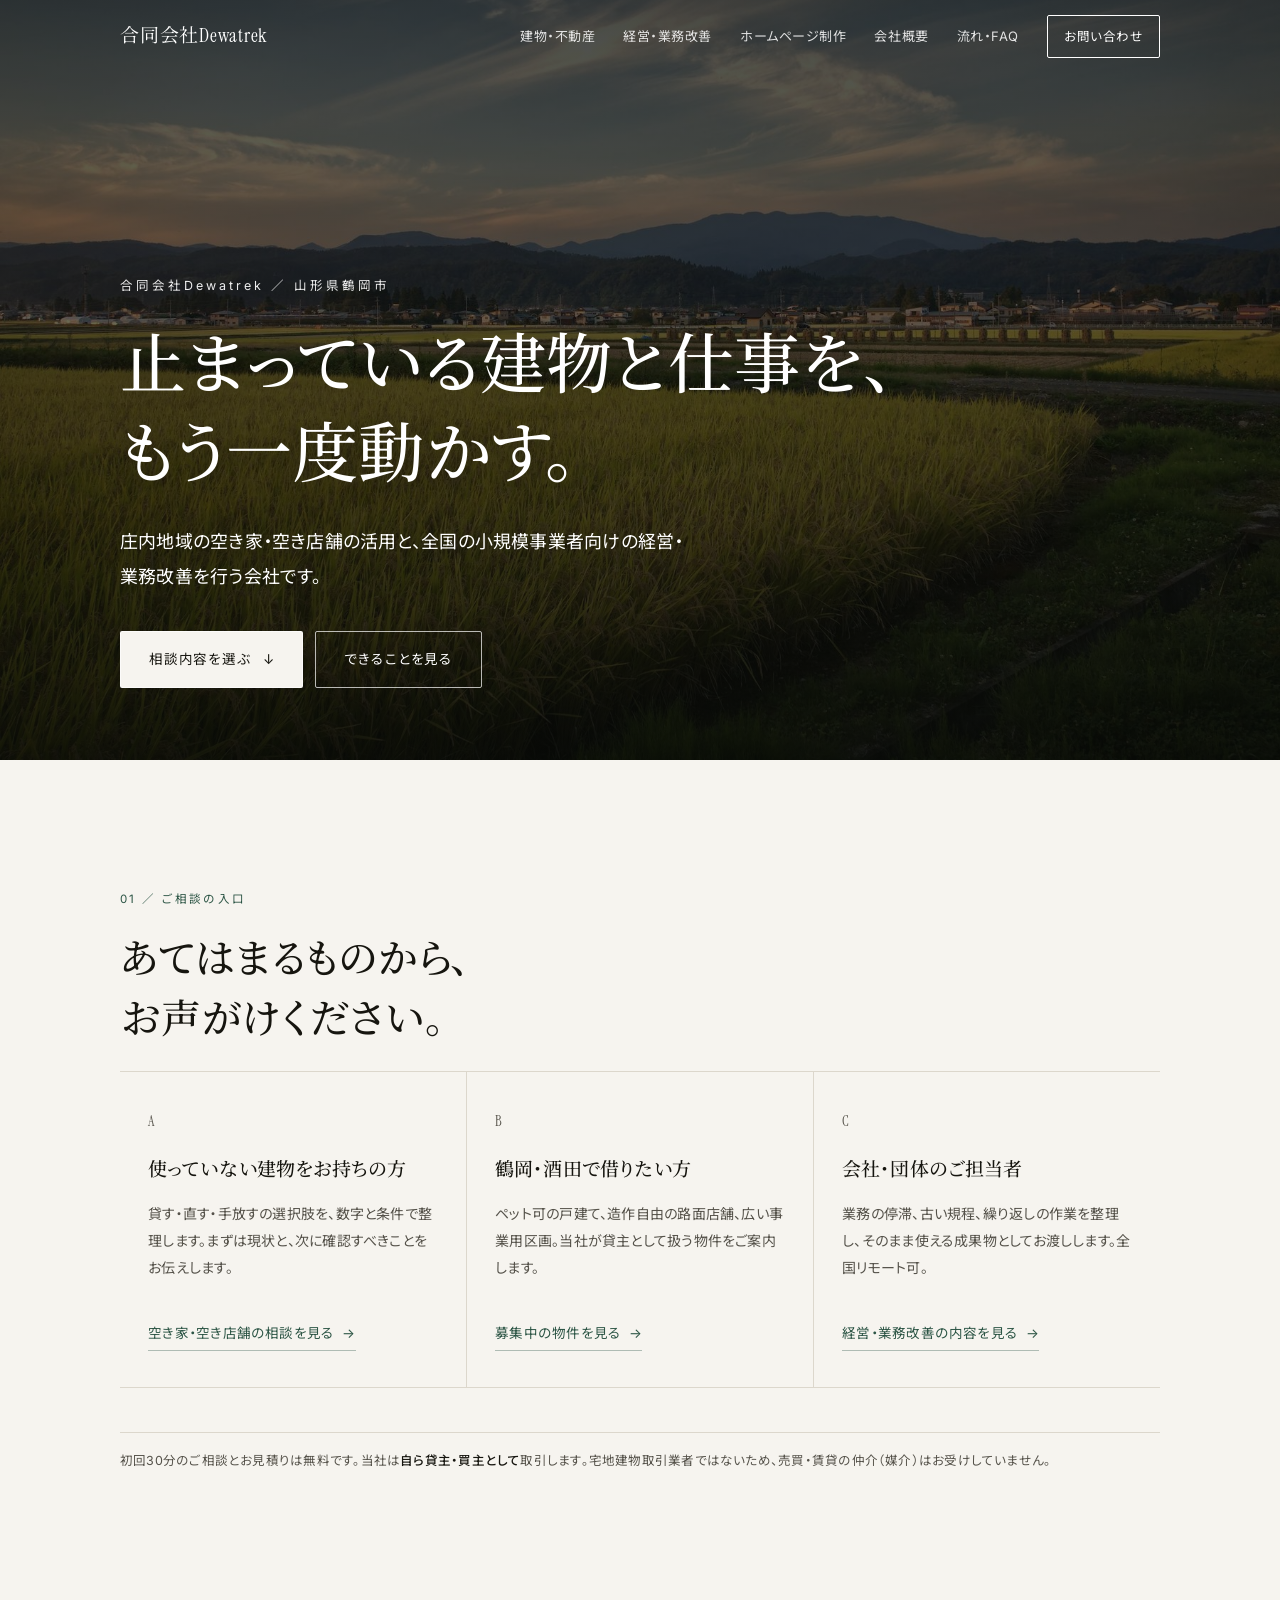
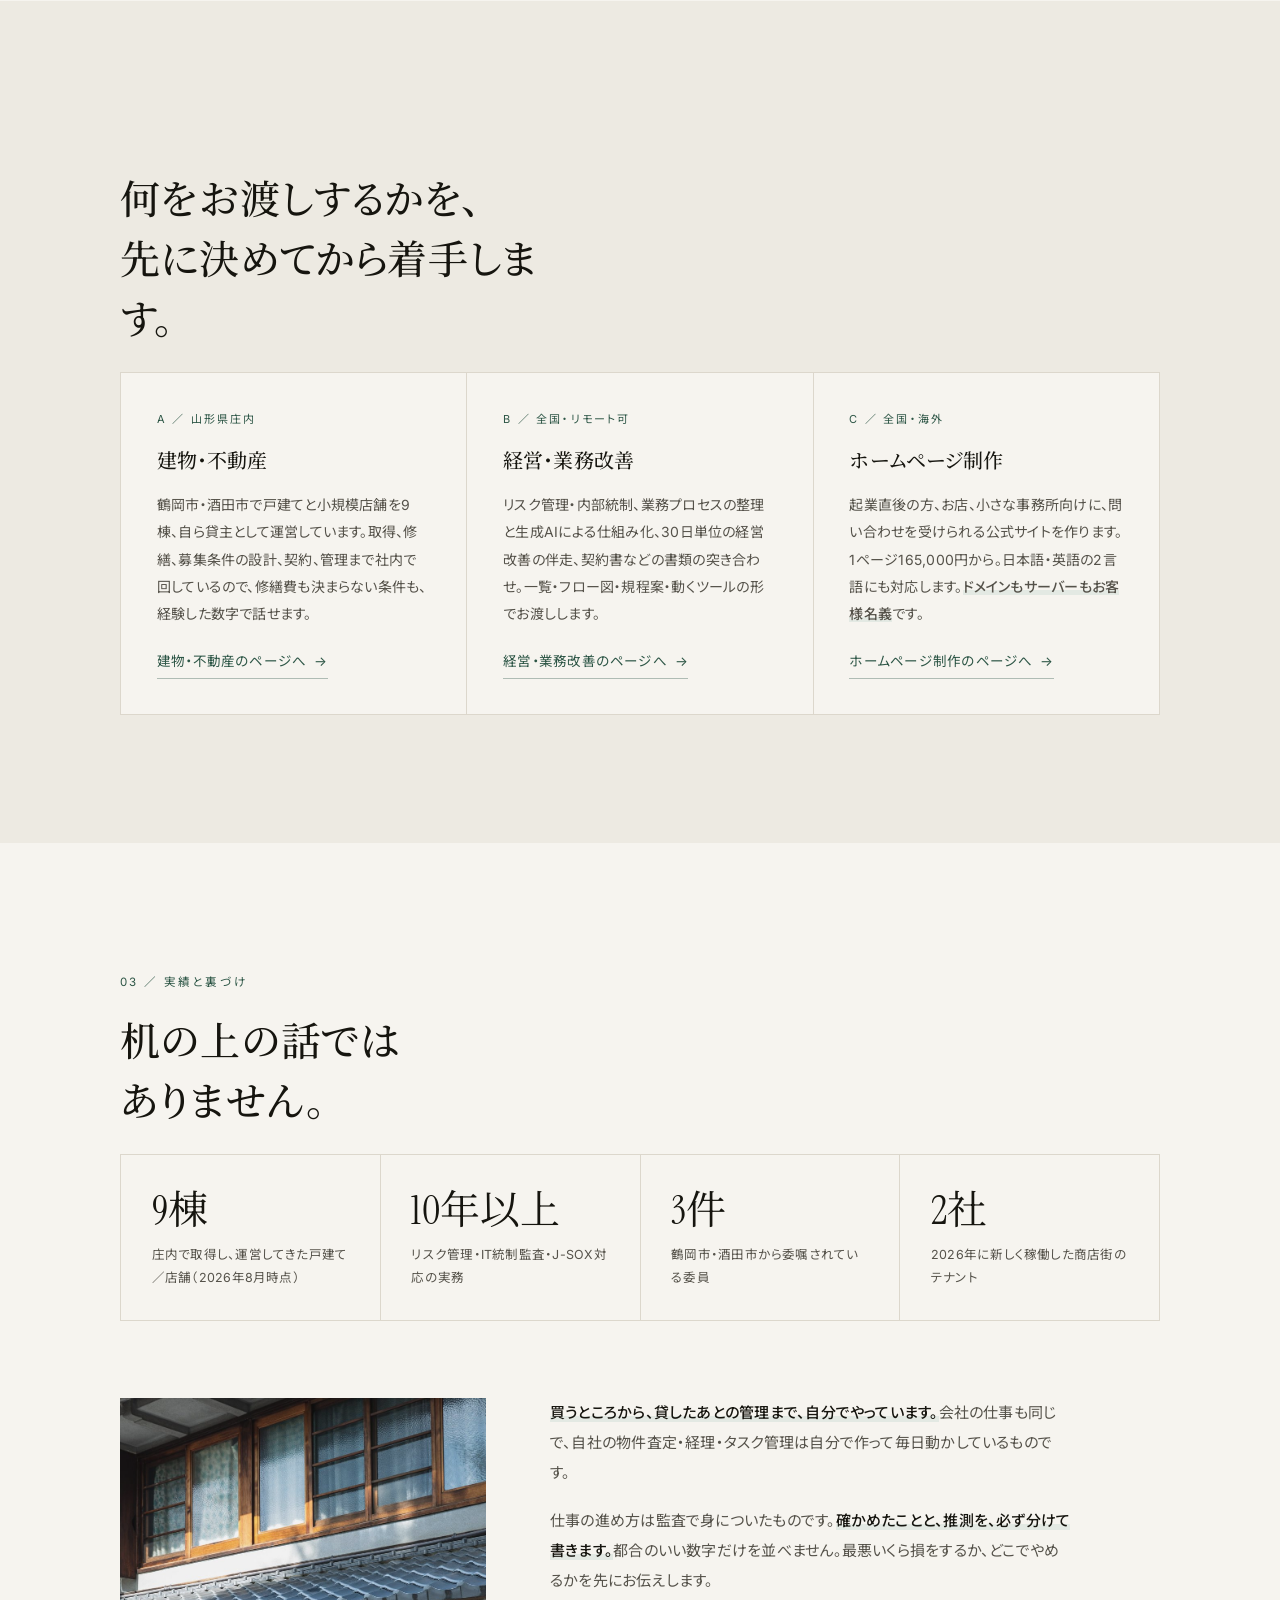
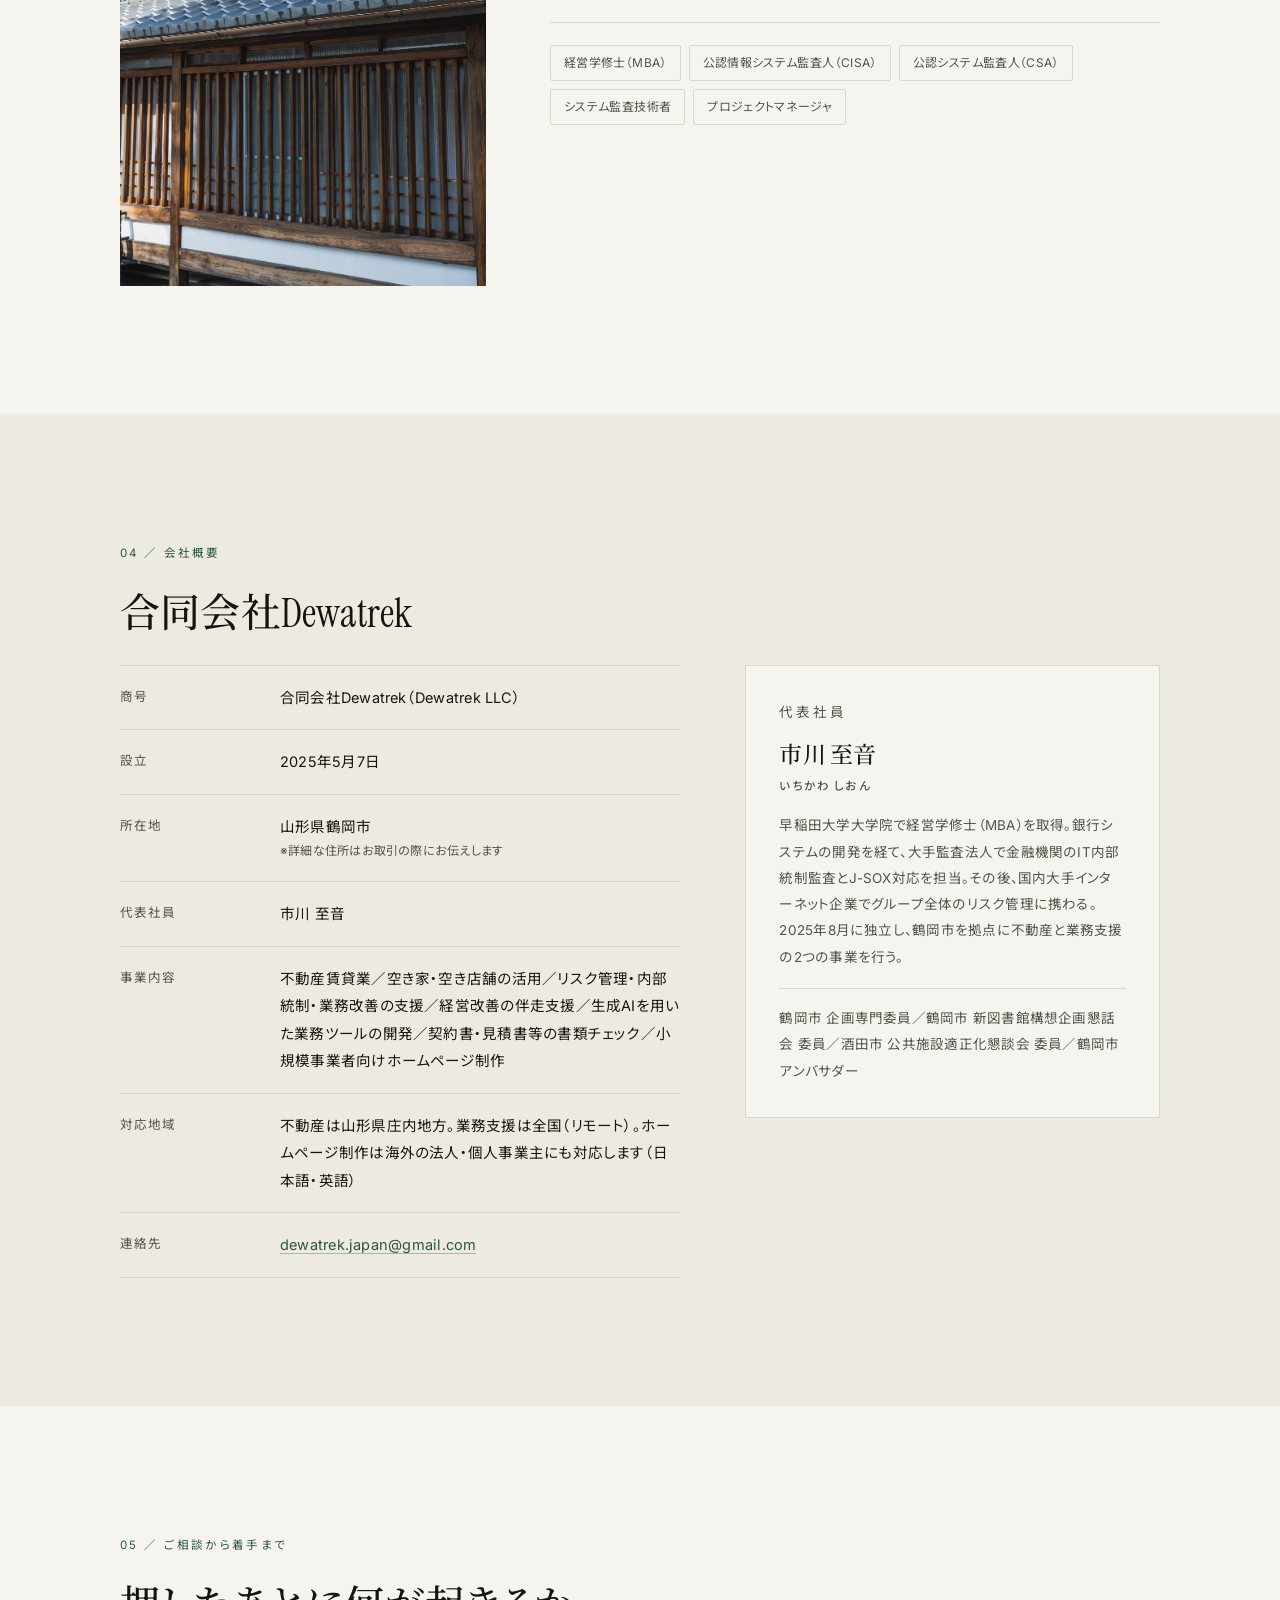
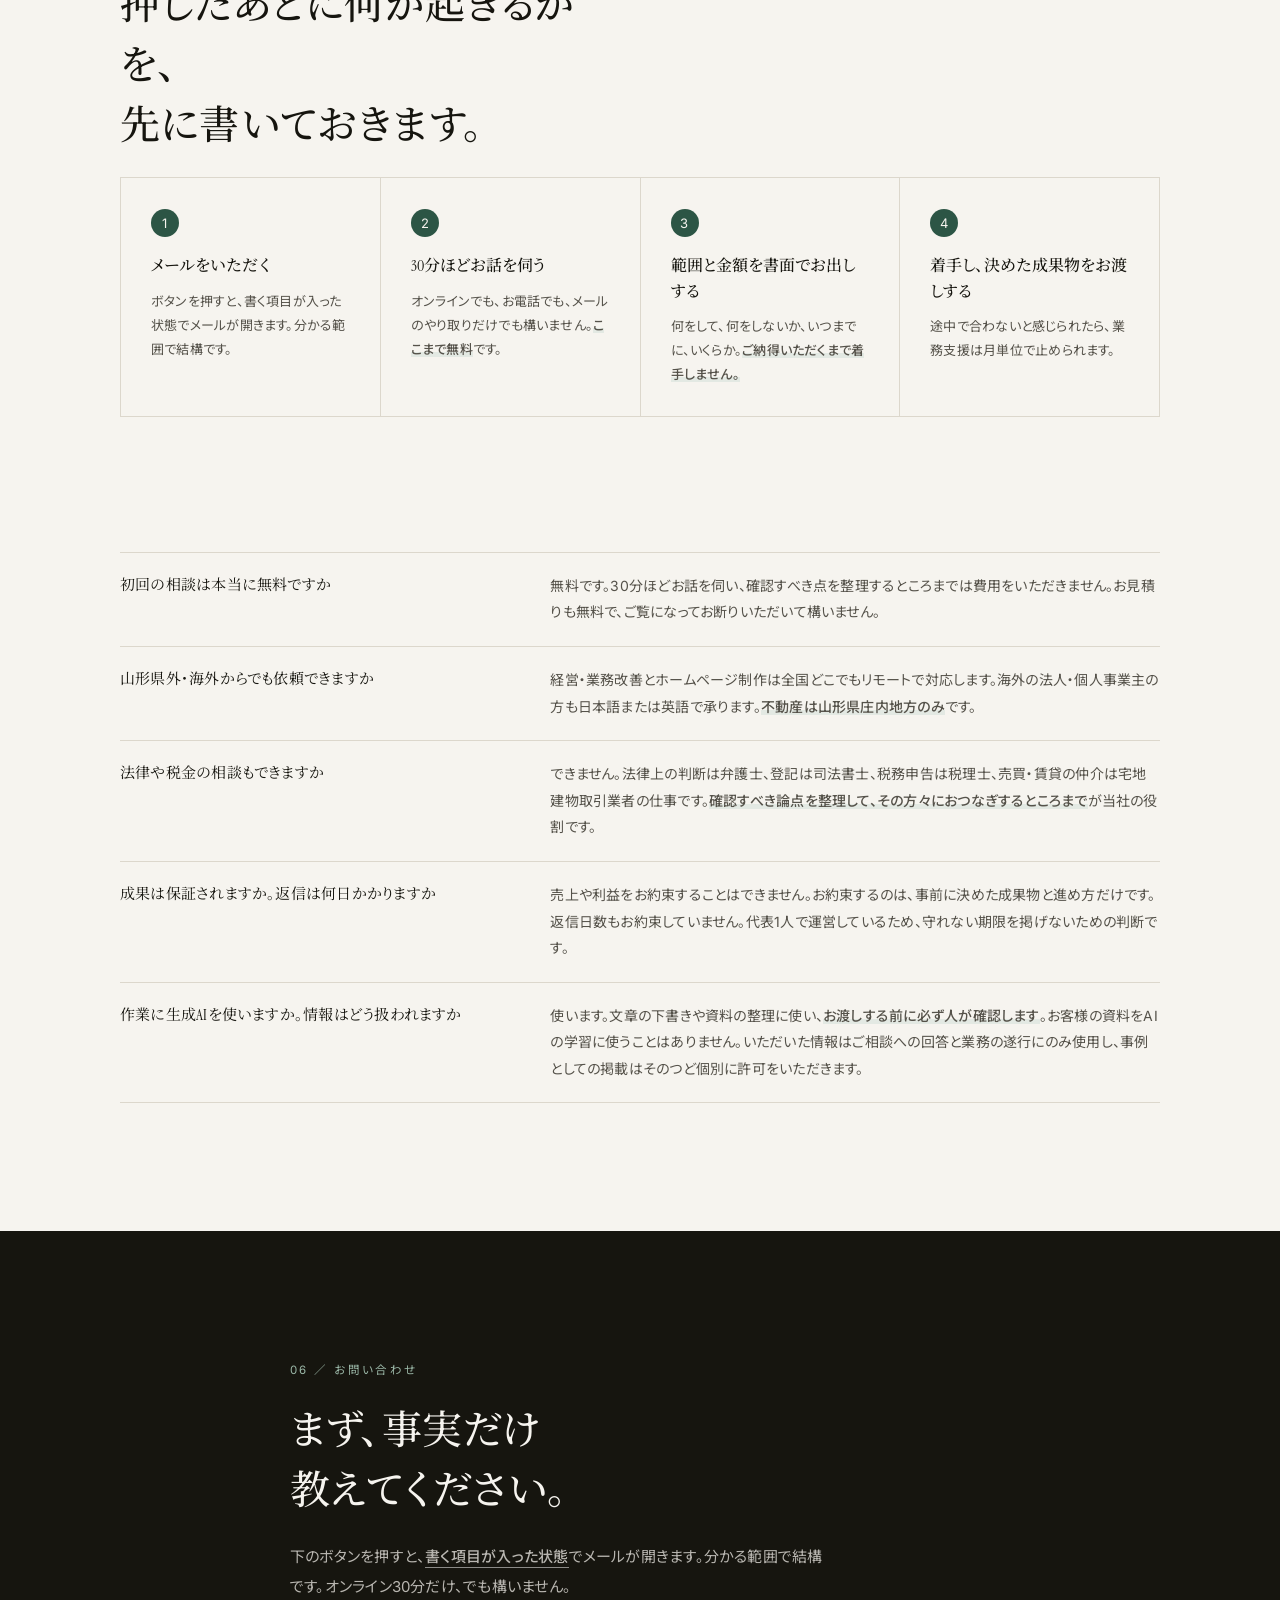
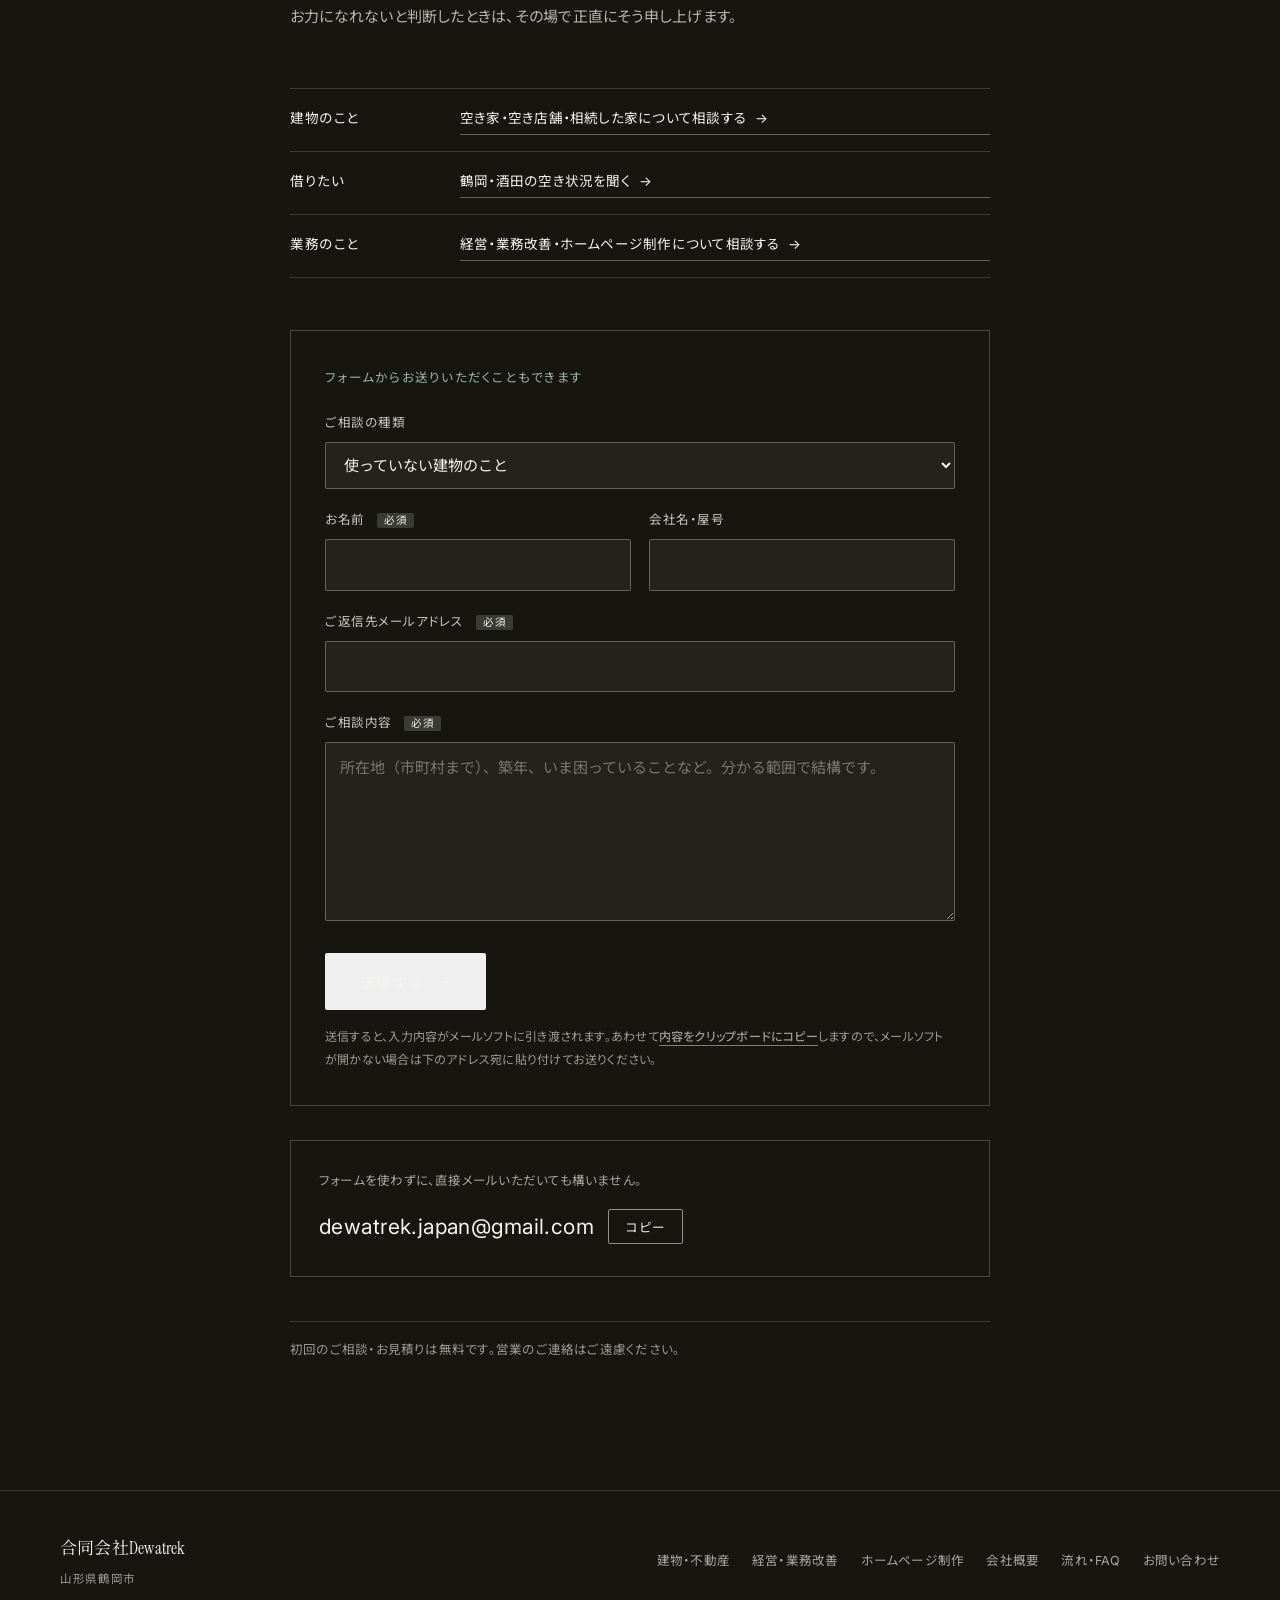
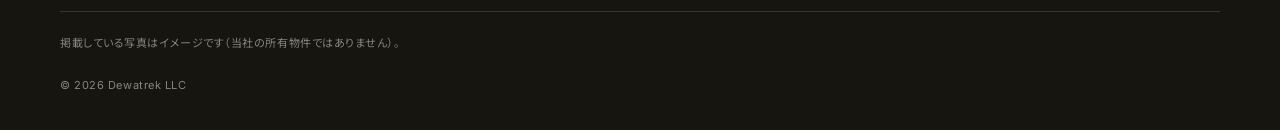
==== index.html @ 4a805bf4 "制作サービスとして不足していた要素を追加 ・制作の流れ6工程（どこで顧客承認を取るかを明示） ・お支払い・キャンセル・資料遅延・公開後保証の条件 ・「このサイト自体が制作例」セクション（重さ・コントラ" ====
<!DOCTYPE html>
<html lang="ja">
<head>
<meta charset="UTF-8">
<meta name="viewport" content="width=device-width, initial-scale=1">
<title>合同会社Dewatrek｜空き家活用・経営実行支援・ホームページ制作（山形県鶴岡市）</title>
<meta name="description" content="山形県庄内で空き家・空き店舗を9棟取得し、直して貸しています。あわせて全国の小規模事業者へ、リスク管理・内部統制、業務改善と生成AIの実装、30日単位の経営実行支援、ホームページ制作を行います。初回相談は無料。">
<!-- ★検索避け。検索に載せてよくなったら、この下の robots 行を消すこと（4ページ全部＋robots.txt） -->
<meta name="robots" content="noindex, nofollow">
<meta name="theme-color" content="#16150F">
<meta property="og:type" content="website">
<meta property="og:title" content="合同会社Dewatrek｜止まっている建物と仕事を、もう一度動かす。">
<meta property="og:description" content="山形県庄内の空き家・空き店舗活用と、全国の小規模事業者向け経営実行支援・ホームページ制作。">
<meta property="og:locale" content="ja_JP">
<meta property="og:image" content="assets/img/hero-shonai.jpg">
<link rel="icon" href="data:image/svg+xml,%3Csvg xmlns='http://www.w3.org/2000/svg' viewBox='0 0 64 64'%3E%3Crect width='64' height='64' fill='%2316150F'/%3E%3Cpath d='M19 17h12c11 0 17.5 6.4 17.5 15S42 47 31 47H19V17zm7 6v18h5c6.6 0 10.5-3.4 10.5-9s-3.9-9-10.5-9h-5z' fill='%23F6F4EF'/%3E%3C/svg%3E">
<script>document.documentElement.className+=' js';</script>
<link rel="manifest" href="manifest.json">
<link rel="apple-touch-icon" href="assets/img/apple-touch-icon.png">
<meta name="apple-mobile-web-app-capable" content="yes">
<meta name="apple-mobile-web-app-title" content="Dewatrek">
<meta name="mobile-web-app-capable" content="yes">
<link rel="preconnect" href="https://fonts.googleapis.com">
<link rel="preconnect" href="https://fonts.gstatic.com" crossorigin>
<link href="https://fonts.googleapis.com/css2?family=Instrument+Serif&family=Inter:wght@400;500&family=Noto+Sans+JP:wght@400;500&family=Noto+Serif+JP:wght@500;600&display=swap" rel="stylesheet">
<link rel="stylesheet" href="assets/css/style.css?v=20260807j">
<script type="application/ld+json">
{
  "@context":"https://schema.org",
  "@type":"Organization",
  "name":"合同会社Dewatrek",
  "alternateName":"Dewatrek LLC",
  "foundingDate":"2025-05-07",
  "email":"dewatrek.japan@gmail.com",
  "address":{"@type":"PostalAddress","addressRegion":"山形県","addressLocality":"鶴岡市","addressCountry":"JP"},
  "areaServed":"山形県庄内地方",
  "founder":{"@type":"Person","name":"市川至音"}
}
</script>
</head>
<body>

<a class="skip" href="#main">本文へスキップ</a>

<header class="hdr" id="hdr">
  <div class="shell hdr-in">
    <a class="brand" href="#top">合同会社Dewatrek</a>
    <nav class="nav" id="nav" aria-label="メインナビゲーション">
      <a href="real-estate.html">建物・不動産</a>
      <a href="business.html">経営・業務改善</a>
      <a href="web.html">ホームページ制作</a>
      <a href="#company">会社概要</a>
      <a href="#flow">流れ・FAQ</a>
      <a class="cta-sm" href="#contact">お問い合わせ</a>
    </nav>
    <button class="burger" id="burger" aria-expanded="false" aria-controls="nav" aria-label="メニューを開く"><span></span><span></span></button>
  </div>
</header>

<main id="main">

  <!-- HERO -->
  <section class="hero" id="top">
    <img class="hero-img" src="assets/img/hero-shonai.jpg" alt="" aria-hidden="true" fetchpriority="high" width="1800" height="1202">
    <div class="hero-scrim" aria-hidden="true"></div>
    <div class="shell hero-in">
      <p class="kicker fade">合同会社Dewatrek ／ 山形県鶴岡市</p>
      <h1 class="hero-h fade d1">止まっている<br class="mb">建物と仕事を、<br>もう一度動かす。</h1>
      <p class="hero-p fade d2">
        庄内地域の空き家・空き店舗の活用と、全国の小規模事業者向けの経営・業務改善を行う会社です。
      </p>
      <div class="hero-actions fade d3">
        <a class="btn btn-fill" href="#entry">相談内容を選ぶ<span aria-hidden="true">↓</span></a>
        <a class="btn" href="#pillars">できることを見る</a>
      </div>
    </div>
  </section>

  <!-- 01 相談の入口 -->
  <section class="sec" id="entry">
    <div class="shell">
      <p class="secnum fade">01 ／ ご相談の入口</p>
      <h2 class="sech fade">あてはまるものから、<br>お声がけください。</h2>

      <div class="entries">
        <article class="entry fade">
          <p class="entry-n">A</p>
          <h3>使っていない建物をお持ちの方</h3>
          <p>貸す・直す・手放すの選択肢を、数字と条件で整理します。まずは現状と、次に確認すべきことをお伝えします。</p>
          <a class="link" href="real-estate.html">空き家・空き店舗の相談を見る<span aria-hidden="true">→</span></a>
        </article>

        <article class="entry fade d1">
          <p class="entry-n">B</p>
          <h3>鶴岡・酒田で借りたい方</h3>
          <p>ペット可の戸建て、造作自由の路面店舗、広い事業用区画。当社が貸主として扱う物件をご案内します。</p>
          <a class="link" href="real-estate.html#rent">募集中の物件を見る<span aria-hidden="true">→</span></a>
        </article>

        <article class="entry fade d2">
          <p class="entry-n">C</p>
          <h3>会社・団体のご担当者</h3>
          <p>業務の停滞、古い規程、繰り返しの作業を整理し、そのまま使える成果物としてお渡しします。全国リモート可。</p>
          <a class="link" href="business.html">経営・業務改善の内容を見る<span aria-hidden="true">→</span></a>
        </article>
      </div>

      <p class="note fade">初回30分のご相談とお見積りは無料です。当社は<strong>自ら貸主・買主として</strong>取引します。宅地建物取引業者ではないため、売買・賃貸の仲介（媒介）はお受けしていません。</p>
    </div>
  </section>

  <!-- 02 3つの事業 -->
  <section class="sec sec-alt" id="pillars">
    <div class="shell">
      <p class="secnum fade">02 ／ 3つの事業</p>
      <h2 class="sech fade">何をお渡しするかを、<br>先に決めてから着手します。</h2>

      <div class="pillars3">
        <article class="fade">
          <p class="p-k">A ／ 山形県庄内</p>
          <h3>建物・不動産</h3>
          <p>鶴岡市・酒田市で戸建てと小規模店舗を9棟、自ら貸主として運営しています。取得、修繕、募集条件の設計、契約、管理まで社内で回しているので、修繕費も決まらない条件も、経験した数字で話せます。</p>
          <a class="link" href="real-estate.html">建物・不動産のページへ<span aria-hidden="true">→</span></a>
        </article>

        <article class="fade d1">
          <p class="p-k">B ／ 全国・リモート可</p>
          <h3>経営・業務改善</h3>
          <p>リスク管理・内部統制、業務プロセスの整理と生成AIによる仕組み化、30日単位の経営改善の伴走、契約書などの書類の突き合わせ。一覧・フロー図・規程案・動くツールの形でお渡しします。</p>
          <a class="link" href="business.html">経営・業務改善のページへ<span aria-hidden="true">→</span></a>
        </article>

        <article class="fade d2">
          <p class="p-k">C ／ 全国・海外</p>
          <h3>ホームページ制作</h3>
          <p>起業直後の方、お店、小さな事務所向けに、問い合わせを受けられる公式サイトを作ります。1ページ165,000円から。日本語・英語の2言語にも対応します。<strong>ドメインもサーバーもお客様名義</strong>です。</p>
          <a class="link" href="web.html">ホームページ制作のページへ<span aria-hidden="true">→</span></a>
        </article>
      </div>
    </div>
  </section>

  <!-- 03 実績と裏づけ -->
  <section class="sec" id="why">
    <div class="shell">
      <p class="secnum fade">03 ／ 実績と裏づけ</p>
      <h2 class="sech fade">机の上の話では<br>ありません。</h2>

      <dl class="facts">
        <div class="fade"><dt>9棟</dt><dd>庄内で取得し、運営してきた戸建て／店舗（2026年8月時点）</dd></div>
        <div class="fade d1"><dt>10年以上</dt><dd>リスク管理・IT統制監査・J-SOX対応の実務</dd></div>
        <div class="fade d2"><dt>3件</dt><dd>鶴岡市・酒田市から委嘱されている委員</dd></div>
        <div class="fade d3"><dt>2社</dt><dd>2026年に新しく稼働した商店街のテナント</dd></div>
      </dl>

      <div class="why-body">
        <figure class="why-fig fade">
          <img src="assets/img/koshi.jpg" alt="木の格子と瓦庇のある建物の外観" loading="lazy" width="900" height="1350">
        </figure>
        <div class="why-text">
          <p class="fade"><strong>買うところから、貸したあとの管理まで、自分でやっています。</strong>会社の仕事も同じで、自社の物件査定・経理・タスク管理は自分で作って毎日動かしているものです。</p>
          <p class="fade">仕事の進め方は監査で身についたものです。<strong>確かめたことと、推測を、必ず分けて書きます。</strong>都合のいい数字だけを並べません。最悪いくら損をするか、どこでやめるかを先にお伝えします。</p>
          <ul class="creds fade">
            <li>経営学修士（MBA）</li>
            <li>公認情報システム監査人（CISA）</li>
            <li>公認システム監査人（CSA）</li>
            <li>システム監査技術者</li>
            <li>プロジェクトマネージャ</li>
          </ul>
        </div>
      </div>
    </div>
  </section>

  <!-- ============================================================
       VOICES ／ 第三者の声（お客様の声）
       声が2件集まったらこのコメントを外して <li> を書き換えてください。
       「よかったです」で終わる声は載せない。困りごと→やったこと→どうなったか、が入っているものだけ。
       ============================================================
  <section class="sec voices">
    <div class="shell">
      <p class="secnum fade">— ／ お客様の声</p>
      <h2 class="sech fade">お取引いただいた方から。</h2>
      <ul class="voice-list">
        <li class="fade"><blockquote>（いただいた言葉をそのまま）</blockquote><p class="voice-w">鶴岡市／飲食店 A様</p></li>
        <li class="fade d1"><blockquote>（同上）</blockquote><p class="voice-w">酒田市／入居者 B様</p></li>
      </ul>
    </div>
  </section>
  -->

  <!-- 04 会社概要 -->
  <section class="sec sec-alt" id="company">
    <div class="shell">
      <p class="secnum fade">04 ／ 会社概要</p>
      <h2 class="sech fade">合同会社Dewatrek</h2>

      <div class="co">
        <dl class="dl fade">
          <div><dt>商号</dt><dd>合同会社Dewatrek（Dewatrek LLC）</dd></div>
          <div><dt>設立</dt><dd>2025年5月7日</dd></div>
          <div><dt>所在地</dt><dd>山形県鶴岡市<span class="sub">※詳細な住所はお取引の際にお伝えします</span></dd></div>
          <div><dt>代表社員</dt><dd>市川 至音</dd></div>
          <div><dt>事業内容</dt><dd>不動産賃貸業／空き家・空き店舗の活用／リスク管理・内部統制・業務改善の支援／経営改善の伴走支援／生成AIを用いた業務ツールの開発／契約書・見積書等の書類チェック／小規模事業者向けホームページ制作</dd></div>
          <div><dt>対応地域</dt><dd>不動産は山形県庄内地方。業務支援は全国（リモート）。ホームページ制作は海外の法人・個人事業主にも対応します（日本語・英語）</dd></div>
          <div><dt>連絡先</dt><dd><a href="mailto:dewatrek.japan@gmail.com">dewatrek.japan@gmail.com</a></dd></div>
        </dl>

        <aside class="rep fade">
          <p class="rep-k">代表社員</p>
          <h3 class="rep-n">市川 至音<span>いちかわ しおん</span></h3>
          <p>早稲田大学大学院で経営学修士（MBA）を取得。銀行システムの開発を経て、大手監査法人で金融機関のIT内部統制監査とJ-SOX対応を担当。その後、国内大手インターネット企業でグループ全体のリスク管理に携わる。2025年8月に独立し、鶴岡市を拠点に不動産と業務支援の2つの事業を行う。</p>
          <p class="rep-roles">鶴岡市 企画専門委員／鶴岡市 新図書館構想企画懇話会 委員／酒田市 公共施設適正化懇談会 委員／鶴岡市アンバサダー</p>
        </aside>
      </div>
    </div>
  </section>

  <!-- 05 流れ・FAQ -->
  <section class="sec" id="flow">
    <div class="shell">
      <p class="secnum fade">05 ／ ご相談から着手まで</p>
      <h2 class="sech fade">押したあとに何が起きるかを、<br>先に書いておきます。</h2>

      <ol class="flow">
        <li class="fade"><span>1</span><div><h3>メールをいただく</h3><p>ボタンを押すと、書く項目が入った状態でメールが開きます。分かる範囲で結構です。</p></div></li>
        <li class="fade"><span>2</span><div><h3>30分ほどお話を伺う</h3><p>オンラインでも、お電話でも、メールのやり取りだけでも構いません。<strong>ここまで無料</strong>です。</p></div></li>
        <li class="fade"><span>3</span><div><h3>範囲と金額を書面でお出しする</h3><p>何をして、何をしないか、いつまでに、いくらか。<strong>ご納得いただくまで着手しません。</strong></p></div></li>
        <li class="fade"><span>4</span><div><h3>着手し、決めた成果物をお渡しする</h3><p>途中で合わないと感じられたら、業務支援は月単位で止められます。</p></div></li>
      </ol>

      <h3 class="faq-h fade">よくいただくご質問</h3>
      <dl class="faq">
        <div class="fade"><dt>初回の相談は本当に無料ですか</dt><dd>無料です。30分ほどお話を伺い、確認すべき点を整理するところまでは費用をいただきません。お見積りも無料で、ご覧になってお断りいただいて構いません。</dd></div>
        <div class="fade"><dt>山形県外・海外からでも依頼できますか</dt><dd>経営・業務改善とホームページ制作は全国どこでもリモートで対応します。海外の法人・個人事業主の方も日本語または英語で承ります。<strong>不動産は山形県庄内地方のみ</strong>です。</dd></div>
        <div class="fade"><dt>法律や税金の相談もできますか</dt><dd>できません。法律上の判断は弁護士、登記は司法書士、税務申告は税理士、売買・賃貸の仲介は宅地建物取引業者の仕事です。<strong>確認すべき論点を整理して、その方々におつなぎするところまで</strong>が当社の役割です。</dd></div>
        <div class="fade"><dt>成果は保証されますか。返信は何日かかりますか</dt><dd>売上や利益をお約束することはできません。お約束するのは、事前に決めた成果物と進め方だけです。返信日数もお約束していません。代表1人で運営しているため、守れない期限を掲げないための判断です。</dd></div>
        <div class="fade"><dt>作業に生成AIを使いますか。情報はどう扱われますか</dt><dd>使います。文章の下書きや資料の整理に使い、<strong>お渡しする前に必ず人が確認します</strong>。お客様の資料をAIの学習に使うことはありません。いただいた情報はご相談への回答と業務の遂行にのみ使用し、事例としての掲載はそのつど個別に許可をいただきます。</dd></div>
      </dl>
    </div>
  </section>

  <!-- 06 お問い合わせ -->
  <section class="sec contact" id="contact">
    <div class="shell contact-in">
      <p class="secnum fade">06 ／ お問い合わせ</p>
      <h2 class="sech fade">まず、事実だけ<br>教えてください。</h2>
      <p class="lede fade">下のボタンを押すと、<strong>書く項目が入った状態</strong>でメールが開きます。分かる範囲で結構です。オンライン30分だけ、でも構いません。<br>お力になれないと判断したときは、その場で正直にそう申し上げます。</p>
      <ul class="ask fade">
        <li><span>建物のこと</span><a data-mail="building" href="mailto:dewatrek.japan@gmail.com?subject=%E5%BB%BA%E7%89%A9%E3%81%AE%E3%81%94%E7%9B%B8%E8%AB%87">空き家・空き店舗・相続した家について相談する<span aria-hidden="true">→</span></a></li>
        <li><span>借りたい</span><a data-mail="rent" href="mailto:dewatrek.japan@gmail.com?subject=%E5%85%A5%E5%B1%85%E3%81%AE%E3%81%94%E7%9B%B8%E8%AB%87">鶴岡・酒田の空き状況を聞く<span aria-hidden="true">→</span></a></li>
        <li><span>業務のこと</span><a data-mail="biz" href="mailto:dewatrek.japan@gmail.com?subject=%E6%A5%AD%E5%8B%99%E3%81%AE%E3%81%94%E7%9B%B8%E8%AB%87">経営・業務改善・ホームページ制作について相談する<span aria-hidden="true">→</span></a></li>
      </ul>
      <form class="cform fade" id="cform" novalidate>
        <p class="cform-k">フォームからお送りいただくこともできます</p>
        <div class="cform-row">
          <label for="f-type">ご相談の種類</label>
          <select id="f-type" name="type">
            <option>使っていない建物のこと</option>
            <option>鶴岡・酒田で借りたい</option>
            <option>経営・業務改善（リスク管理・内部統制・AI）</option>
            <option>ホームページ制作</option>
            <option>その他</option>
          </select>
        </div>
        <div class="cform-2">
          <div class="cform-row">
            <label for="f-name">お名前 <em>必須</em></label>
            <input id="f-name" name="name" type="text" autocomplete="name" required>
          </div>
          <div class="cform-row">
            <label for="f-org">会社名・屋号</label>
            <input id="f-org" name="org" type="text" autocomplete="organization">
          </div>
        </div>
        <div class="cform-row">
          <label for="f-mail">ご返信先メールアドレス <em>必須</em></label>
          <input id="f-mail" name="email" type="email" autocomplete="email" required>
        </div>
        <div class="cform-row">
          <label for="f-body">ご相談内容 <em>必須</em></label>
          <textarea id="f-body" name="message" rows="6" required placeholder="所在地（市町村まで）、築年、いま困っていることなど。分かる範囲で結構です。"></textarea>
        </div>
        <p class="cform-err" id="cform-err" role="alert" hidden></p>
        <button class="btn btn-lg" type="submit">送信する<span aria-hidden="true">→</span></button>
        <p class="cform-note">送信すると、入力内容がメールソフトに引き渡されます。あわせて<strong>内容をクリップボードにコピー</strong>しますので、メールソフトが開かない場合は下のアドレス宛に貼り付けてお送りください。</p>
      </form>

      <div class="mailbox fade">
        <p class="mailbox-k">フォームを使わずに、直接メールいただいても構いません。</p>
        <p class="mailbox-a"><span>dewatrek.japan@gmail.com</span><button type="button" class="copy" data-copy="dewatrek.japan@gmail.com">コピー</button></p>
      </div>
      <p class="note fade">初回のご相談・お見積りは無料です。営業のご連絡はご遠慮ください。</p>
    </div>
  </section>

</main>

<footer class="ftr">
  <div class="shell ftr-in">
    <p class="ftr-b">合同会社Dewatrek<span>山形県鶴岡市</span></p>
    <nav class="ftr-nav" aria-label="フッターナビゲーション">
      <a href="real-estate.html">建物・不動産</a>
      <a href="business.html">経営・業務改善</a>
      <a href="web.html">ホームページ制作</a>
      <a href="#company">会社概要</a>
      <a href="#flow">流れ・FAQ</a>
      <a href="#contact">お問い合わせ</a>
    </nav>
    <p class="ftr-note">掲載している写真はイメージです（当社の所有物件ではありません）。</p>
    <p class="ftr-c">© <span id="y">2026</span> Dewatrek LLC</p>
  </div>
</footer>

<script src="assets/js/main.js?v=20260807j"></script>
</body>
</html>
---- assets/css/style.css ----
/* =========================================================
   合同会社Dewatrek — corporate site
   方針: 静かなエディトリアル。紙色 + 墨 + 深緑1色。装飾より余白と罫線。
   ========================================================= */

:root{
  --paper:   #F6F4EF;
  --paper-2: #EDEAE2;
  --ink:     #16150F;
  --ink-2:   #55524A;
  --line:    #DCD7CC;
  --accent:  #2C5545;

  --shell: 1160px;
  --pad: clamp(20px, 5vw, 60px);

  --serif: "Instrument Serif", "Noto Serif JP", "Hiragino Mincho ProN", "Yu Mincho", serif;
  --sans:  "Inter", "Noto Sans JP", -apple-system, BlinkMacSystemFont, "Segoe UI",
           "Hiragino Kaku Gothic ProN", "Yu Gothic UI", Meiryo, sans-serif;
  --ease: cubic-bezier(.2,.7,.3,1);
}

*,*::before,*::after{box-sizing:border-box}
html{scroll-behavior:smooth;-webkit-text-size-adjust:100%}
body{
  margin:0;background:var(--paper);color:var(--ink);
  font-family:var(--sans);font-size:15px;line-height:2;
  font-feature-settings:"palt" 1;letter-spacing:.015em;
  -webkit-font-smoothing:antialiased;overflow-x:hidden;
}
img{display:block;max-width:100%;height:auto}
a{color:inherit;text-decoration:none}
h1,h2,h3{margin:0;font-weight:500;font-family:var(--serif);line-height:1.45;letter-spacing:.005em}
p{margin:0 0 1.2em}
p:last-child{margin-bottom:0}
ul,ol{margin:0;padding:0;list-style:none}
dl{margin:0}
strong{font-weight:500;background:linear-gradient(transparent 68%, #E3E9E3 68%)}

.shell{max-width:var(--shell);margin:0 auto;padding-left:var(--pad);padding-right:var(--pad)}
.sp{display:none}
/* 狭い画面でだけ入る改行。日本語の見出しが単語の途中で割れるのを防ぐ */
.mb{display:none}
@media (max-width:480px){ .mb{display:inline} }

.skip{position:absolute;left:-9999px;top:0;z-index:200;background:var(--ink);color:var(--paper);padding:12px 20px}
.skip:focus{left:0}
:focus-visible{outline:2px solid var(--accent);outline-offset:3px}

/* ---------- header ---------- */
.hdr{
  position:fixed;inset:0 0 auto 0;z-index:90;
  border-bottom:1px solid transparent;
  transition:background .45s var(--ease), border-color .45s var(--ease), color .45s var(--ease);
  color:#fff;
}
.hdr.stuck{
  background:rgba(246,244,239,.9);backdrop-filter:blur(12px);-webkit-backdrop-filter:blur(12px);
  border-bottom-color:var(--line);color:var(--ink);
}
.hdr-in{display:flex;align-items:center;justify-content:space-between;gap:20px;height:72px}
.brand{font-family:var(--serif);font-size:19px;letter-spacing:.04em;white-space:nowrap}
.nav{display:flex;align-items:center;gap:clamp(14px,2.2vw,30px)}
.nav a{font-size:13px;letter-spacing:.04em;opacity:.85;transition:opacity .25s}
.nav a:hover{opacity:1}
.nav .cta-sm{
  border:1px solid currentColor;border-radius:2px;padding:8px 16px;opacity:1;font-size:12.5px;
  transition:background .3s var(--ease), color .3s var(--ease);
}
.hdr.stuck .nav .cta-sm:hover{background:var(--ink);color:var(--paper)}
.nav .cta-sm:hover{background:#fff;color:var(--ink)}

.burger{display:none;width:40px;height:40px;border:0;background:none;padding:0;cursor:pointer;position:relative}
.burger span{position:absolute;left:9px;width:22px;height:1px;background:currentColor;transition:transform .3s var(--ease)}
.burger span:nth-child(1){top:17px}
.burger span:nth-child(2){top:23px}
.burger[aria-expanded="true"] span:nth-child(1){transform:translateY(3px) rotate(45deg)}
.burger[aria-expanded="true"] span:nth-child(2){transform:translateY(-3px) rotate(-45deg)}

/* ---------- hero ---------- */
.hero{position:relative;min-height:min(88vh,760px);display:flex;align-items:flex-end;overflow:hidden;color:#fff}
.hero-img{position:absolute;inset:0;width:100%;height:100%;object-fit:cover;object-position:center 62%}
/* 文字の可読性はデザインの好みではなくアクセシビリティの要件。
   稲や空の明るい部分に白文字が乗るため、全体を十分に暗く落としている。 */
.hero-scrim{
  position:absolute;inset:0;
  background:linear-gradient(180deg, rgba(8,10,7,.74) 0%, rgba(8,10,7,.58) 38%, rgba(8,10,7,.88) 100%);
}
.hero-in{position:relative;width:100%;padding-top:140px;padding-bottom:clamp(56px,8vh,96px)}
.kicker{font-size:12.5px;letter-spacing:.24em;margin-bottom:24px;color:rgba(255,255,255,.92)}
.hero-h{
  font-size:clamp(32px,6.2vw,66px);line-height:1.34;margin-bottom:26px;
  text-shadow:0 1px 30px rgba(0,0,0,.3);
}
.hero-p{font-size:clamp(16px,1.4vw,18px);max-width:52ch;color:#fff;margin-bottom:36px;line-height:1.95}
.hero-actions{display:flex;flex-wrap:wrap;gap:12px}
.btn-fill{background:var(--paper);color:var(--ink);border-color:var(--paper)}
.btn-fill:hover{background:transparent;color:#fff;border-color:rgba(255,255,255,.7)}
.hero-p strong{background:none;font-weight:500;border-bottom:1px solid rgba(255,255,255,.5);padding-bottom:1px}

.btn{
  display:inline-flex;align-items:center;gap:12px;
  border:1px solid rgba(255,255,255,.7);padding:14px 28px;border-radius:2px;
  font-size:13.5px;letter-spacing:.06em;
  transition:background .3s var(--ease), color .3s var(--ease), border-color .3s var(--ease);
}
.btn:hover{background:#fff;color:var(--ink);border-color:#fff}
.btn span{transition:transform .3s var(--ease)}
.btn:hover span{transform:translateY(2px)}
.btn-lg{border-color:var(--ink);color:var(--ink);font-size:15px;padding:17px 34px;font-family:var(--sans)}
.btn-lg:hover{background:var(--ink);color:var(--paper)}
.btn-lg:hover span{transform:translateX(4px)}

.wide-fig{margin:0 0 clamp(34px,4.5vw,56px)}
.wide-fig img{width:100%;aspect-ratio:21/9;object-fit:cover;object-position:center 40%;filter:saturate(.82)}

/* 下層ページの見出し帯（写真なし） */
.phero{background:var(--ink);color:var(--paper);padding:calc(72px + clamp(56px,8vw,96px)) 0 clamp(48px,7vw,84px)}
.phero .kicker{color:rgba(255,255,255,.8)}
.phero h1{font-size:clamp(28px,4.4vw,50px);line-height:1.4;margin-bottom:22px}
.phero p{font-size:clamp(16px,1.35vw,17px);color:rgba(255,255,255,.92);max-width:56ch;line-height:1.95}
.phero strong,.contact strong{
  background:none;font-weight:500;border-bottom:1px solid rgba(255,255,255,.5);padding-bottom:1px;
}
.crumb{font-size:12px;color:rgba(255,255,255,.62);margin-bottom:20px}
.crumb a{border-bottom:1px solid rgba(255,255,255,.3)}
.crumb a:hover{border-color:var(--paper)}

/* トップの3事業カード */
.pillars3{display:grid;grid-template-columns:repeat(3,1fr);gap:1px;background:var(--line);border:1px solid var(--line)}
.pillars3 article{background:var(--paper);padding:clamp(26px,2.8vw,36px);display:flex;flex-direction:column}
.pillars3 .p-k{font-size:11px;letter-spacing:.2em;color:var(--accent);margin-bottom:16px}
.pillars3 h3{font-size:20px;margin-bottom:14px;line-height:1.55}
.pillars3 p{font-size:14px;color:var(--ink-2);line-height:1.95;flex:1;margin-bottom:20px}
.pillars3 .link{margin-top:0}
@media (max-width:1000px){.pillars3{grid-template-columns:1fr}}

/* ---------- sections ---------- */
/* 固定ヘッダーの下に見出しが隠れないよう、リンクで飛んだときの余白を確保する */
section[id]{scroll-margin-top:76px}
.sec{padding:clamp(72px,10vw,132px) 0}
.sec-alt{background:var(--paper-2)}
.secnum{font-size:11.5px;letter-spacing:.2em;color:var(--accent);margin-bottom:18px}
.sech{font-size:clamp(23px,3.4vw,40px);line-height:1.5;margin-bottom:22px;max-width:26ch}
.lede{color:var(--ink-2);max-width:60ch;margin-bottom:clamp(34px,4.5vw,56px)}
.note{
  margin-top:clamp(28px,3.5vw,44px);font-size:12.5px;line-height:1.9;color:var(--ink-2);
  border-top:1px solid var(--line);padding-top:16px;
}
.note strong{background:none;font-weight:500;color:var(--ink)}

/* entries */
.entries{display:grid;grid-template-columns:repeat(3,1fr);gap:1px;background:var(--line);border-top:1px solid var(--line);border-bottom:1px solid var(--line)}
.entry{background:var(--paper);padding:clamp(26px,2.8vw,38px) clamp(22px,2.2vw,32px);display:flex;flex-direction:column}
.entry-n{
  font-family:var(--serif);font-size:13px;letter-spacing:.2em;color:var(--accent);
  margin-bottom:20px;
}
.entry h3{font-size:19px;margin-bottom:14px;line-height:1.6}
.entry p{font-size:14px;color:var(--ink-2);line-height:1.95;flex:1}
.sit{margin:0 0 16px;padding-bottom:14px;border-bottom:1px solid var(--line)}
.sit li{
  font-size:13px;color:var(--ink-2);line-height:1.8;padding-left:16px;position:relative;margin-bottom:6px;
}
.sit li::before{content:"";position:absolute;left:0;top:11px;width:7px;height:1px;background:var(--accent)}
.link{
  display:inline-flex;align-items:center;gap:8px;margin-top:22px;
  font-size:13.5px;color:var(--accent);border-bottom:1px solid rgba(44,85,69,.35);
  padding-bottom:3px;align-self:flex-start;transition:border-color .3s, gap .3s var(--ease);
}
.link:hover{border-color:var(--accent);gap:12px}

/* services */
.svc{display:grid;grid-template-columns:1.25fr .75fr;gap:clamp(32px,5vw,72px);align-items:start}
.svc-list{border-top:1px solid var(--line)}
.svc-g{
  margin:0;padding:20px 0 10px;font-size:15px;letter-spacing:.04em;color:var(--accent);
  font-family:var(--serif);display:flex;align-items:baseline;gap:12px;flex-wrap:wrap;
}
.svc-g b{
  font-family:var(--sans);font-size:11px;font-weight:500;letter-spacing:.1em;
  border:1px solid var(--accent);border-radius:2px;padding:2px 8px;
}
.svc-g em{font-family:var(--sans);font-style:normal;font-size:11.5px;letter-spacing:.08em;color:var(--ink-2)}
.svc-i + .svc-g{margin-top:18px;border-top:1px solid var(--line)}
.svc-i{padding:26px 0;border-bottom:1px solid var(--line)}
.svc-i h3{font-size:19px;margin-bottom:10px;display:flex;gap:16px;align-items:baseline;line-height:1.5}
.svc-i h3 span{font-family:var(--sans);font-size:11.5px;letter-spacing:.14em;color:var(--accent);flex:0 0 auto}
.svc-i p{font-size:14px;color:var(--ink-2);margin:0;padding-left:38px;line-height:1.95}
.deliv{
  margin:16px 0 0 38px;padding:16px 0 0;border-top:1px solid var(--line);
  display:grid;grid-template-columns:104px 1fr;gap:6px 18px;
}
.deliv dt{font-size:11.5px;letter-spacing:.08em;color:var(--accent);padding-top:3px}
.deliv dd{margin:0;font-size:13px;color:var(--ink-2);line-height:1.85}
.svc-fig{margin:0}
.svc-fig img{width:100%;aspect-ratio:3/4;object-fit:cover;filter:saturate(.82)}

/* 費用の考え方 */
.price{
  margin-top:clamp(38px,5vw,64px);border:1px solid var(--line);
  padding:clamp(26px,3vw,40px);background:var(--paper);
}
.price h3{font-size:19px;margin-bottom:20px}
.price ul{border-top:1px solid var(--line)}
.price li{
  display:grid;grid-template-columns:130px 1fr;gap:20px;padding:14px 0;
  border-bottom:1px solid var(--line);font-size:13.5px;color:var(--ink-2);line-height:1.85;
}
.price li span:first-child{color:var(--ink);letter-spacing:.04em}
.price-n{margin:16px 0 0;font-size:12.5px;color:var(--ink-2)}

/* facts */
.facts{
  display:grid;grid-template-columns:repeat(4,1fr);gap:1px;background:var(--line);
  border:1px solid var(--line);margin-bottom:clamp(44px,6vw,80px);
}
.facts>div{background:var(--paper);padding:clamp(22px,2.4vw,32px)}
.facts dt{font-family:var(--serif);font-size:clamp(28px,3.4vw,40px);line-height:1.2;margin-bottom:10px}
.facts dd{margin:0;font-size:12.5px;color:var(--ink-2);line-height:1.8}

.why-body{display:grid;grid-template-columns:.75fr 1.25fr;gap:clamp(32px,5vw,72px);align-items:start}
.why-fig{margin:0}
.why-fig img{width:100%;aspect-ratio:3/4;object-fit:cover;filter:saturate(.82)}
.why-text p{color:var(--ink-2);max-width:58ch}
.why-text strong{color:var(--ink)}
.creds{display:flex;flex-wrap:wrap;gap:8px;margin-top:26px;border-top:1px solid var(--line);padding-top:22px}
.creds li{font-size:12px;letter-spacing:.03em;color:var(--ink-2);border:1px solid var(--line);padding:5px 13px;border-radius:2px}

/* voices（第三者の声。index.html のコメントを外すと有効になる） */
.voice-list{display:grid;grid-template-columns:repeat(2,1fr);gap:1px;background:var(--line);border:1px solid var(--line)}
.voice-list li{background:var(--paper);padding:clamp(26px,2.8vw,38px)}
.voice-list blockquote{
  margin:0 0 18px;font-family:var(--serif);font-size:clamp(16px,1.7vw,20px);line-height:1.85;
}
.voice-list blockquote::before{content:"「"}
.voice-list blockquote::after{content:"」"}
.voice-w{margin:0;font-size:12.5px;color:var(--ink-2);letter-spacing:.06em}

/* company */
.co{display:grid;grid-template-columns:1.15fr .85fr;gap:clamp(32px,5vw,72px);align-items:start}
.dl{border-top:1px solid var(--line)}
.dl>div{display:grid;grid-template-columns:140px 1fr;gap:20px;padding:18px 0;border-bottom:1px solid var(--line)}
.dl dt{font-size:12.5px;letter-spacing:.08em;color:var(--ink-2)}
.dl dd{margin:0;font-size:14.5px;line-height:1.9}
.dl .sub{display:block;font-size:12px;color:var(--ink-2)}
.dl a{color:var(--accent);border-bottom:1px solid rgba(44,85,69,.35)}
.rep{border:1px solid var(--line);padding:clamp(24px,2.6vw,34px);background:var(--paper)}
.rep-k{font-size:11.5px;letter-spacing:.2em;color:var(--accent);margin-bottom:14px}
.rep-n{font-size:23px;margin-bottom:18px;display:flex;flex-direction:column;gap:5px}
.rep-n span{font-family:var(--sans);font-size:11.5px;letter-spacing:.1em;color:var(--ink-2)}
.rep p{font-size:13.5px;color:var(--ink-2);line-height:1.95}
.rep-roles{border-top:1px solid var(--line);padding-top:16px;margin-top:18px;font-size:12.5px}

/* 利用の流れ */
.flow{
  display:grid;grid-template-columns:repeat(4,1fr);gap:1px;background:var(--line);
  border:1px solid var(--line);margin-bottom:clamp(48px,6vw,84px);
}
.flow li{background:var(--paper);padding:clamp(22px,2.4vw,30px)}
.flow-6{grid-template-columns:repeat(3,1fr)}
@media (max-width:1000px){.flow-6{grid-template-columns:repeat(2,1fr)}}
@media (max-width:430px){.flow-6{grid-template-columns:1fr}}
.flow li span{
  display:inline-grid;place-items:center;width:28px;height:28px;border-radius:50%;
  background:var(--accent);color:var(--paper);font-size:13px;margin-bottom:16px;
}
.flow h3{font-size:16px;margin-bottom:10px;line-height:1.6}
.flow p{font-size:13px;color:var(--ink-2);margin:0;line-height:1.85}

/* FAQ */
.faq-h{font-size:clamp(19px,2.2vw,26px);margin-bottom:20px}
.faq{border-top:1px solid var(--line)}
.faq>div{
  display:grid;grid-template-columns:minmax(240px,.9fr) 1.4fr;gap:16px clamp(20px,3vw,44px);
  padding:20px 0;border-bottom:1px solid var(--line);
}
.faq dt{font-size:15px;font-family:var(--serif);line-height:1.7}
.faq dd{margin:0;font-size:14px;color:var(--ink-2);line-height:1.9}

/* contact */
.contact{background:var(--ink);color:var(--paper)}
.contact .secnum{color:#9BB8A8}
.contact .lede{color:rgba(246,244,239,.72)}
.contact .note{border-top-color:rgba(255,255,255,.16);color:rgba(246,244,239,.6)}
.contact-in{max-width:820px}
.ask{border-top:1px solid rgba(255,255,255,.16);margin-bottom:clamp(34px,4.5vw,52px)}
.ask li{
  display:grid;grid-template-columns:150px 1fr;gap:20px;padding:16px 0;
  border-bottom:1px solid rgba(255,255,255,.16);font-size:13.5px;color:rgba(246,244,239,.8);
}
.ask li span{color:var(--paper);letter-spacing:.04em}
.ask li a{
  display:inline-flex;align-items:center;gap:8px;color:var(--paper);
  border-bottom:1px solid rgba(246,244,239,.35);padding-bottom:2px;
  transition:border-color .3s, gap .3s var(--ease);
}
.ask li a:hover{border-bottom-color:var(--paper);gap:12px}
.contact .btn-lg{border-color:rgba(246,244,239,.7);color:var(--paper)}
.contact .btn-lg:hover{background:var(--paper);color:var(--ink)}

/* 問い合わせフォーム */
.cform{
  border:1px solid rgba(255,255,255,.22);padding:clamp(22px,3vw,34px);
  margin-bottom:clamp(24px,3vw,34px);text-align:left;
}
.cform-k{margin:0 0 20px;font-size:12.5px;letter-spacing:.1em;color:#9BB8A8}
.cform-row{margin-bottom:18px}
.cform-2{display:grid;grid-template-columns:1fr 1fr;gap:0 18px}
.cform label{display:block;font-size:12.5px;color:rgba(246,244,239,.8);margin-bottom:7px;letter-spacing:.04em}
.cform label em{
  font-style:normal;font-size:10.5px;margin-left:8px;padding:1px 7px;border-radius:2px;
  background:rgba(255,255,255,.16);color:var(--paper);letter-spacing:.06em;
}
.cform input,.cform select,.cform textarea{
  width:100%;font-family:var(--sans);font-size:15px;color:var(--paper);line-height:1.7;
  background:rgba(255,255,255,.06);border:1px solid rgba(255,255,255,.28);border-radius:2px;
  padding:12px 14px;transition:border-color .25s, background .25s;
}
.cform textarea{resize:vertical;min-height:120px}
.cform input:focus,.cform select:focus,.cform textarea:focus{
  outline:none;border-color:var(--paper);background:rgba(255,255,255,.1);
}
.cform input::placeholder,.cform textarea::placeholder{color:rgba(246,244,239,.4)}
.cform select option{background:var(--ink);color:var(--paper)}
.cform .btn-lg{margin-top:4px}
.cform-err{
  margin:0 0 14px;font-size:13px;color:#FFC7B8;
  border-left:2px solid #FFC7B8;padding-left:12px;
}
.cform-note{margin:16px 0 0;font-size:12px;color:rgba(246,244,239,.6);line-height:1.85}
.cform-note strong{background:none;border-bottom:1px solid rgba(255,255,255,.45);font-weight:500}
.cform-ok{
  margin:16px 0 0;font-size:13.5px;color:var(--paper);
  border:1px solid rgba(255,255,255,.35);padding:14px 16px;line-height:1.85;
}
@media (max-width:640px){ .cform-2{grid-template-columns:1fr} }

/* メールソフトが無い環境でも行き止まりにならないよう、宛先を必ず文字で出す */
.mailbox{
  border:1px solid rgba(255,255,255,.22);padding:clamp(20px,2.4vw,28px);
  margin-bottom:clamp(28px,3.5vw,40px);
}
.mailbox-k{margin:0 0 14px;font-size:12.5px;color:rgba(246,244,239,.65);line-height:1.85}
.mailbox-a{
  margin:0;display:flex;align-items:center;gap:14px;flex-wrap:wrap;
  font-size:clamp(16px,2vw,21px);letter-spacing:.02em;
}
.mailbox-a span{user-select:all;-webkit-user-select:all}
.copy{
  font-family:var(--sans);font-size:12.5px;letter-spacing:.04em;cursor:pointer;
  background:none;color:var(--paper);border:1px solid rgba(246,244,239,.55);
  border-radius:2px;padding:7px 16px;transition:background .3s var(--ease), color .3s var(--ease);
}
.copy:hover{background:var(--paper);color:var(--ink)}
.copy.done{background:var(--paper);color:var(--ink);border-color:var(--paper)}

/* footer */
.ftr{background:var(--ink);color:var(--paper);border-top:1px solid rgba(255,255,255,.14)}
.ftr-in{display:grid;grid-template-columns:1fr auto;gap:20px 40px;padding:40px 0 34px;align-items:center}
.ftr-b{margin:0;font-family:var(--serif);font-size:17px;display:flex;flex-direction:column;gap:3px}
.ftr-b span{font-family:var(--sans);font-size:11.5px;color:rgba(246,244,239,.6);letter-spacing:.06em}
.ftr-nav{display:flex;flex-wrap:wrap;gap:6px 22px;justify-content:flex-end}
.ftr-nav a{font-size:12.5px;color:rgba(246,244,239,.65);transition:color .25s}
.ftr-nav a:hover{color:var(--paper)}
.ftr-note,.ftr-c{
  grid-column:1/-1;margin:0;font-size:11px;color:rgba(246,244,239,.5);letter-spacing:.05em;
}
.ftr-note{border-top:1px solid rgba(255,255,255,.14);padding-top:20px}

/* ---------- motion ---------- */
/* ★ .js が付いているとき（＝JavaScriptが動くとき）だけ隠す。
   これが無いと、JS無効の閲覧者と印刷・PDF化で全ページ真っ白になる。 */
.js .fade{opacity:0;transform:translateY(14px);transition:opacity .9s var(--ease), transform .9s var(--ease)}
.fade.in{opacity:1;transform:none}
.fade.d1{transition-delay:.08s}
.fade.d2{transition-delay:.16s}
.fade.d3{transition-delay:.24s}

/* ---------- responsive ---------- */
@media (max-width:1000px){
  .svc,.why-body,.co{grid-template-columns:1fr}
  .svc-fig,.why-fig{order:-1}
  .svc-fig img,.why-fig img{aspect-ratio:16/9}
  .entries{grid-template-columns:1fr}
  .facts,.flow{grid-template-columns:repeat(2,1fr)}
  .voice-list{grid-template-columns:1fr}
  .faq>div{grid-template-columns:1fr;gap:6px}
}
@media (max-width:760px){
  .sp{display:inline}
  .burger{display:block}
  .nav{
    position:fixed;inset:72px 0 auto 0;flex-direction:column;align-items:stretch;gap:0;
    background:rgba(22,21,15,.97);color:#fff;padding:8px var(--pad) 26px;
    opacity:0;transform:translateY(-10px);pointer-events:none;
    transition:opacity .3s var(--ease), transform .3s var(--ease);
  }
  .nav.open{opacity:1;transform:none;pointer-events:auto}
  .nav a{padding:15px 0;border-bottom:1px solid rgba(255,255,255,.12);font-size:14.5px;color:#fff;opacity:.9}
  .nav .cta-sm{margin-top:18px;text-align:center;border-color:rgba(255,255,255,.6);border-radius:2px}
  .hero{min-height:82vh}
  .hero-in{padding-top:120px}
  .dl>div{grid-template-columns:1fr;gap:2px;padding:15px 0}
  .ask li,.price li{grid-template-columns:1fr;gap:2px}
  .deliv{grid-template-columns:1fr;gap:2px 0;margin-left:0}
  .deliv dt{padding-top:10px}
  .ftr-in{grid-template-columns:1fr}
  .ftr-nav{justify-content:flex-start}
}
@media (max-width:430px){
  .facts,.flow{grid-template-columns:1fr}
  .svc-i p{padding-left:0}
}

@media (prefers-reduced-motion: reduce){
  html{scroll-behavior:auto}
  *,*::before,*::after{transition-duration:.001ms !important;animation-duration:.001ms !important}
  .fade{opacity:1;transform:none}
}

/* 印刷・PDF。空白ページを出さないことを最優先にする。
   （原因だったのは .fade の opacity:0 で、それは .js 側で解決済み） */
@media print{
  .hdr,.burger,.btn,.hero-scrim,.hero-actions{display:none!important}
  body,.contact,.ftr,.sec-alt{background:#fff!important;color:#000!important}
  .contact *,.ftr *{color:#000!important}
  .hero{min-height:auto!important;display:block;color:#000!important}
  .hero-img{position:static!important;height:auto!important;max-height:70mm}
  .hero-in{padding:16px 0!important}
  .hero-h,.hero-p,.kicker{color:#000!important;text-shadow:none!important}
  .fade{opacity:1!important;transform:none!important}
  .svc-i,.entry,.flow li,.faq>div,.dl>div,.price li{break-inside:avoid}
  .sec{padding:18px 0!important}
  img{max-height:80mm;object-fit:contain}
  a[href^="mailto"]::after{content:" (" attr(href) ")";font-size:10px}
}
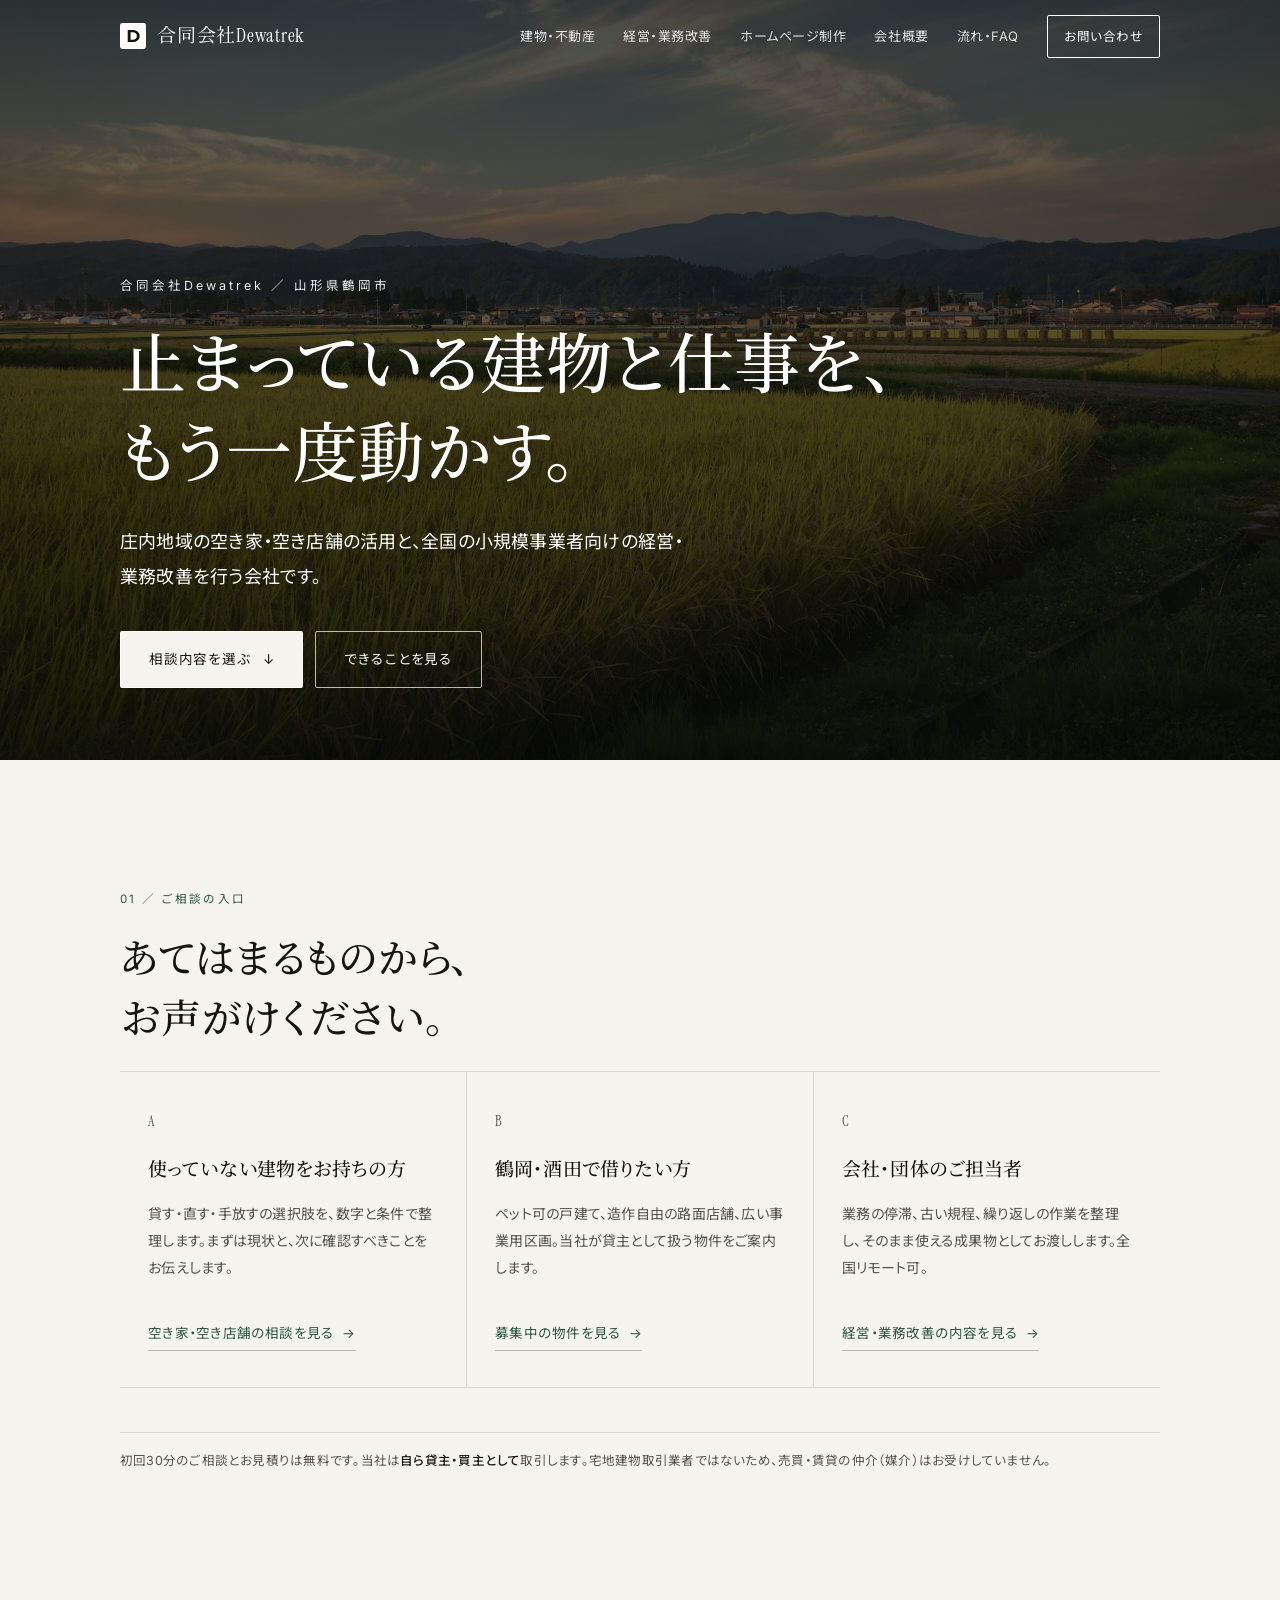
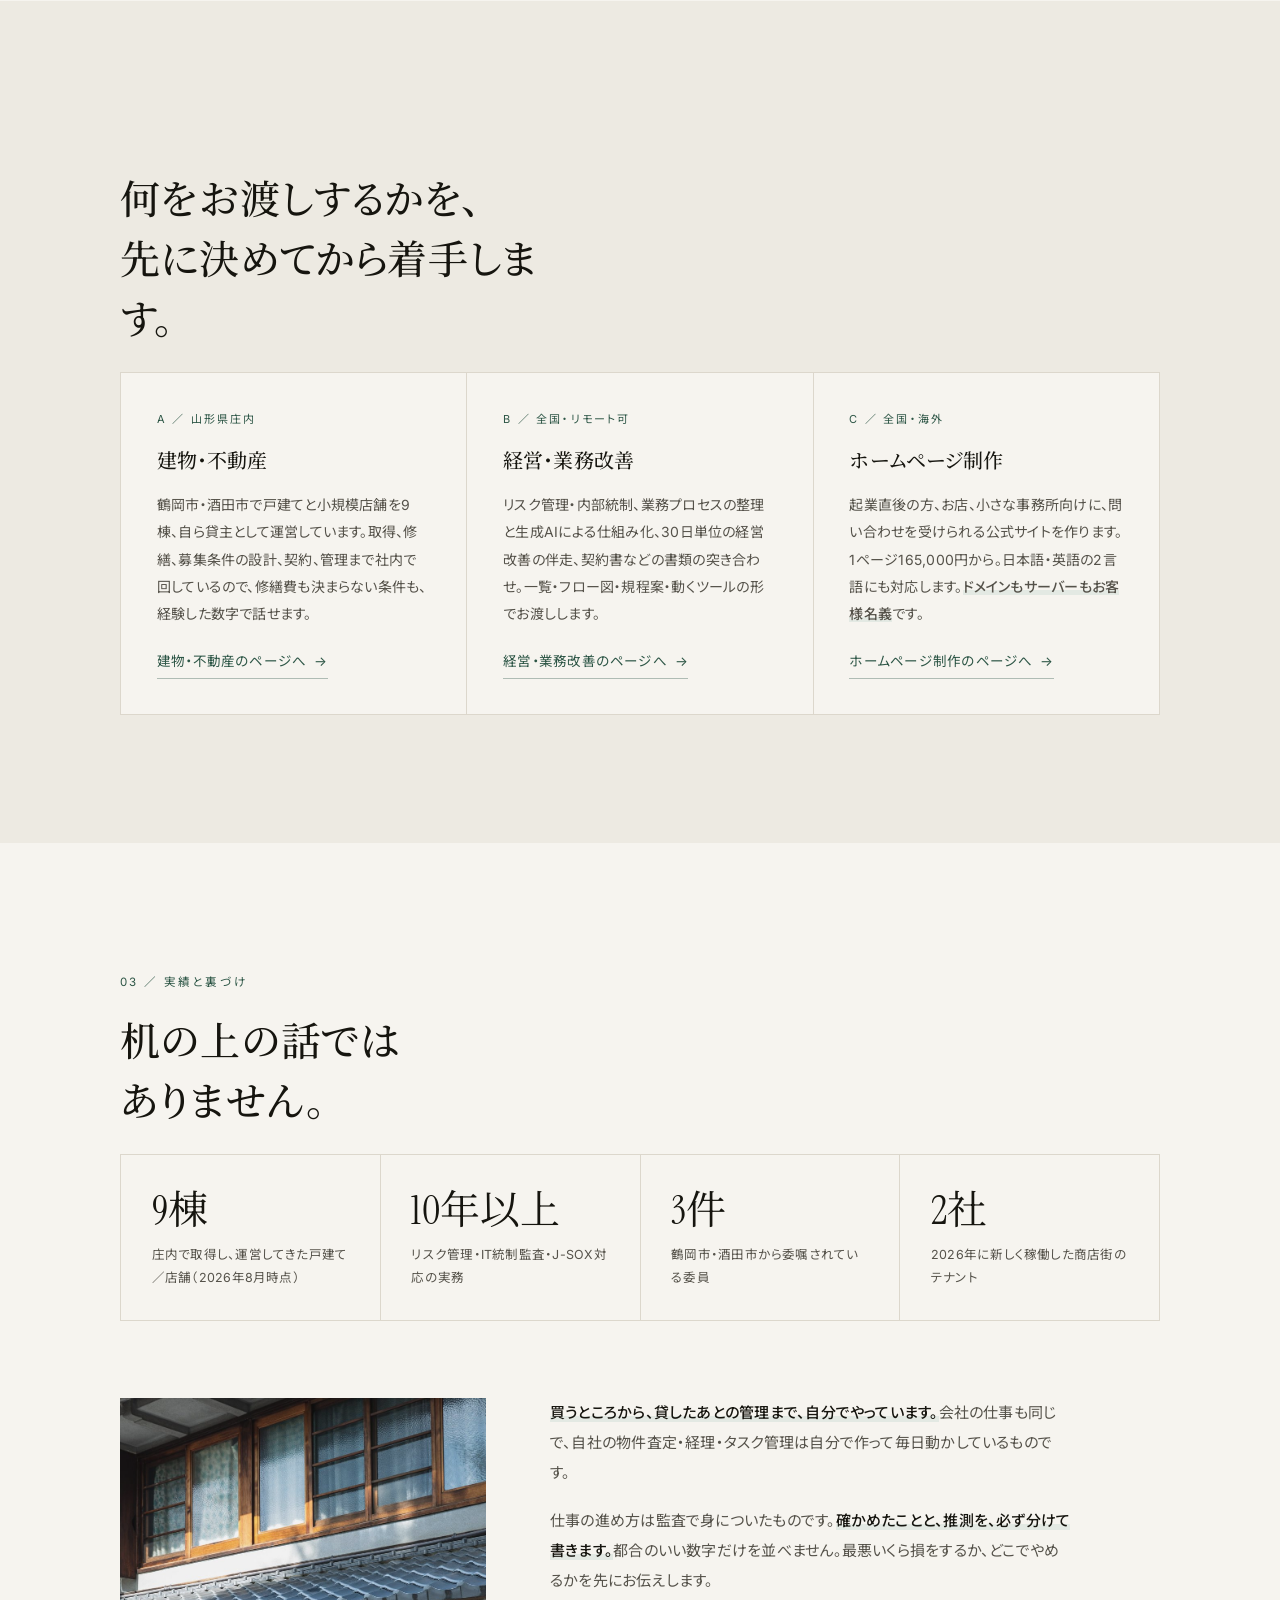
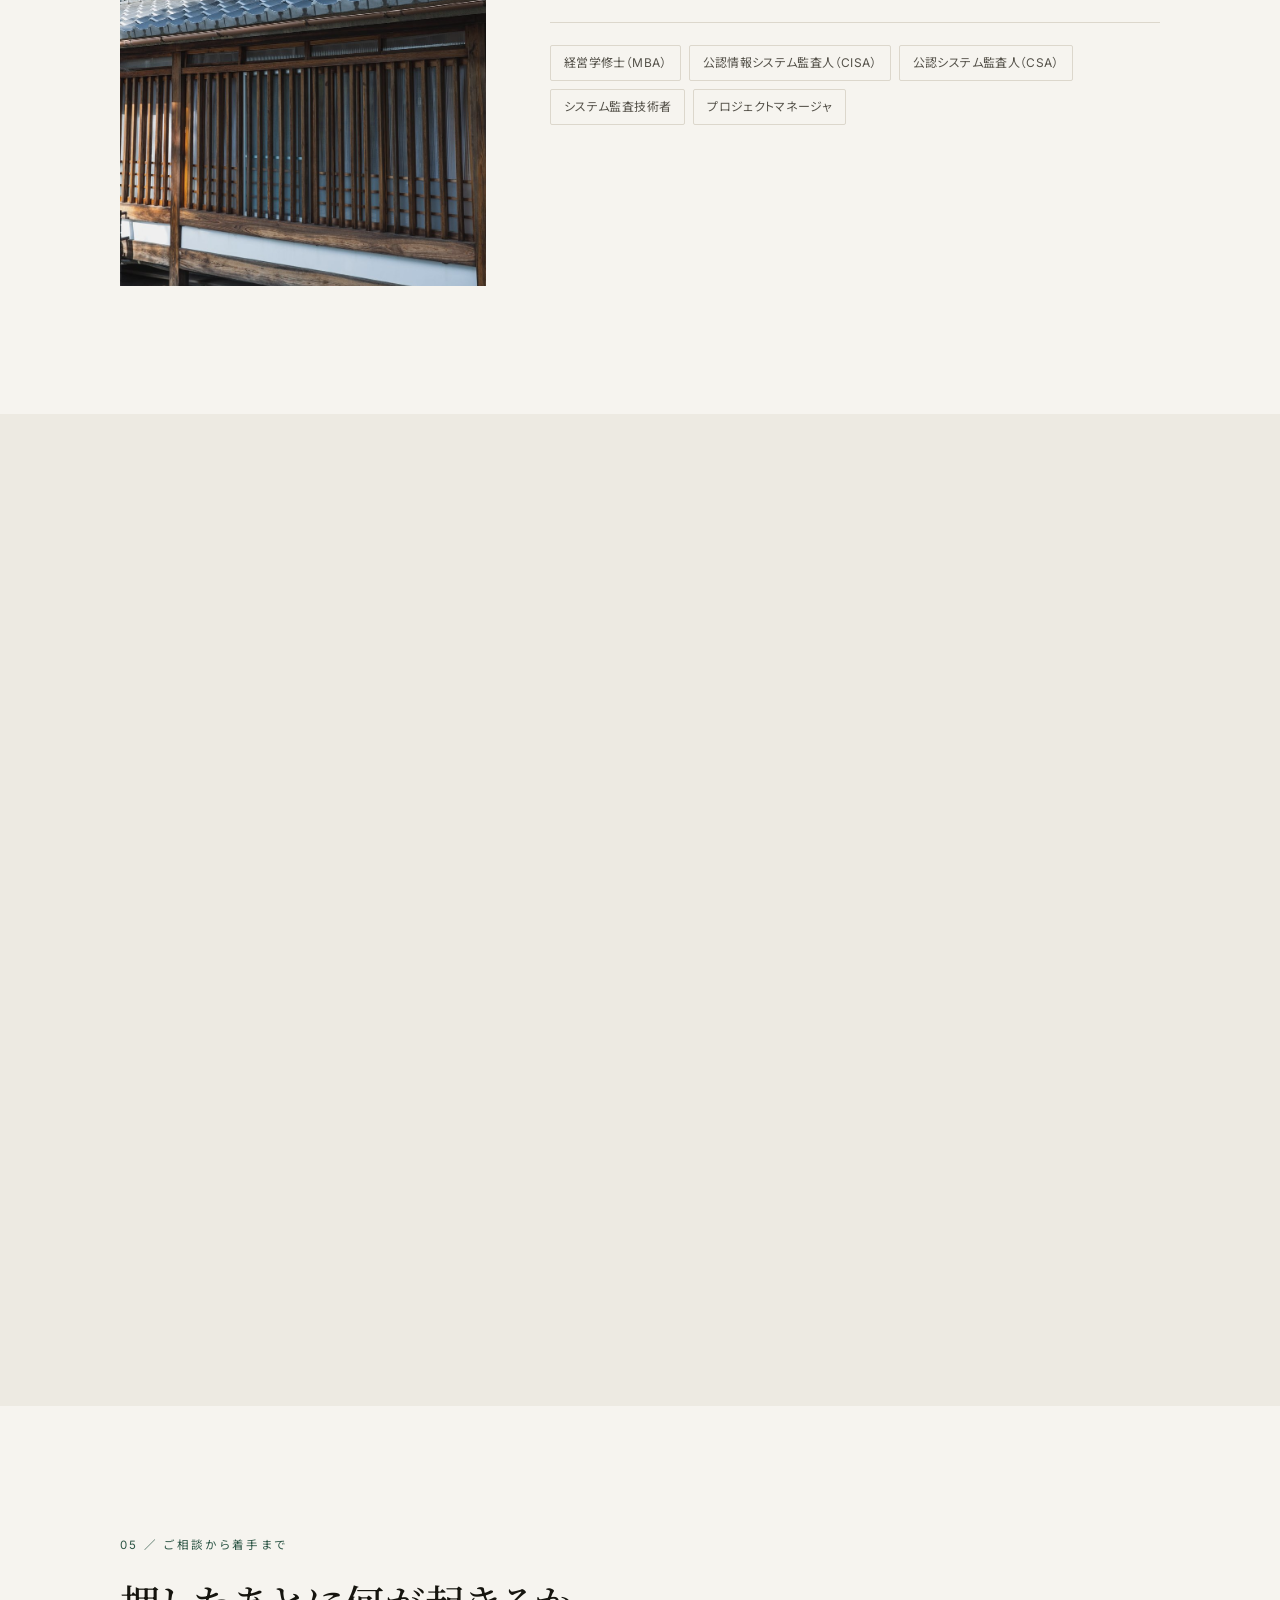
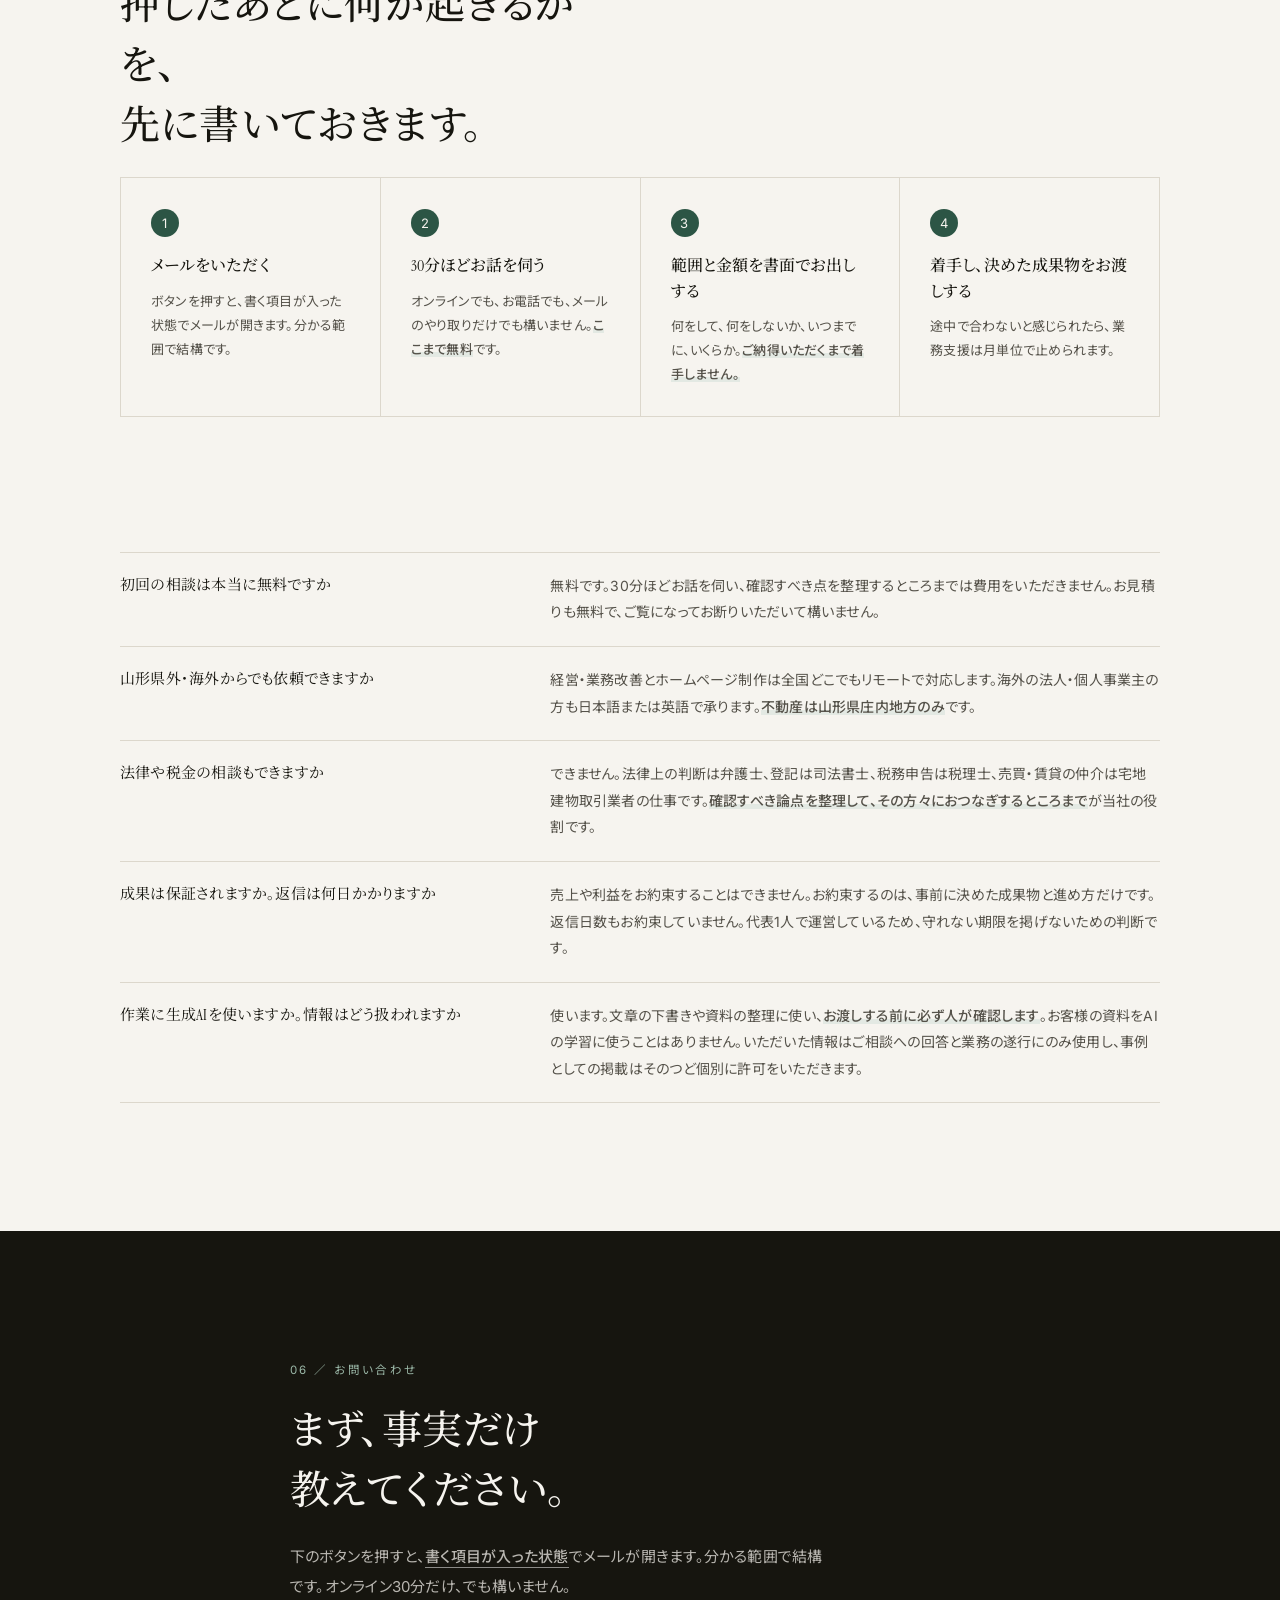
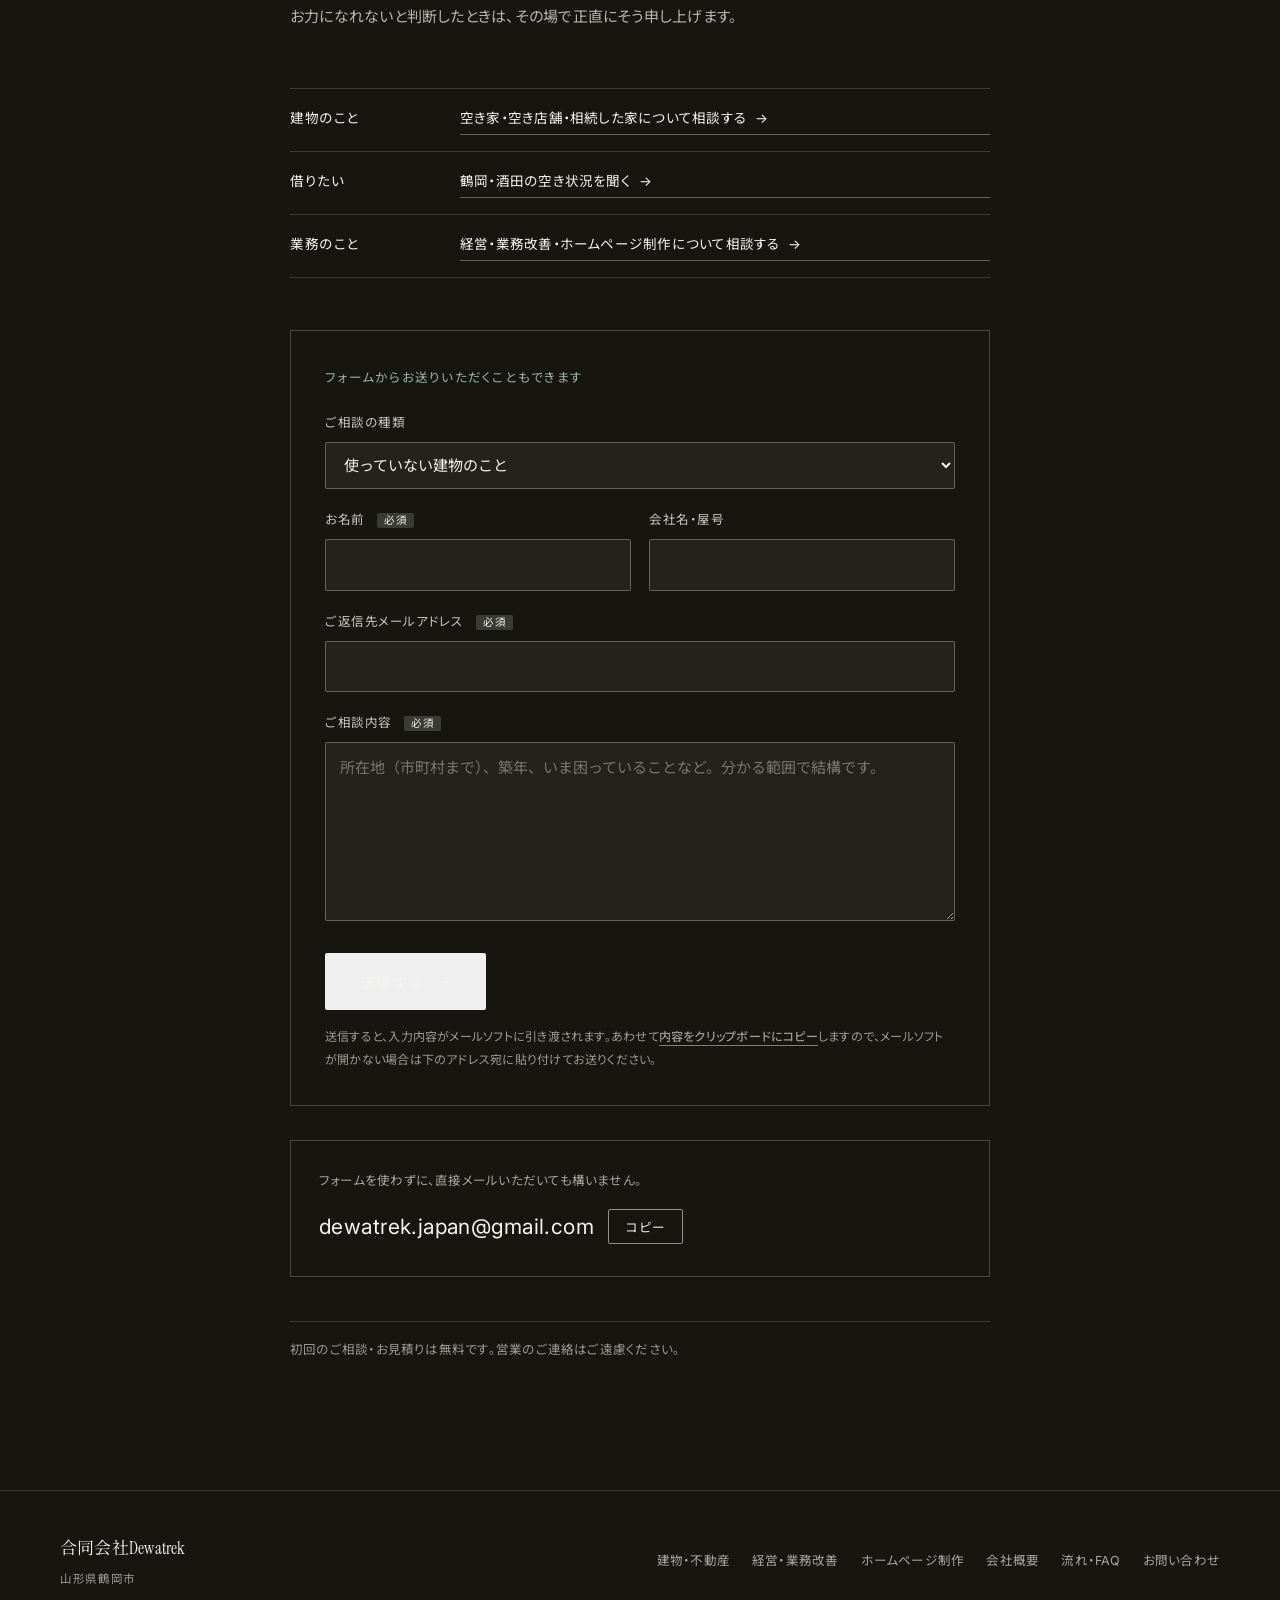
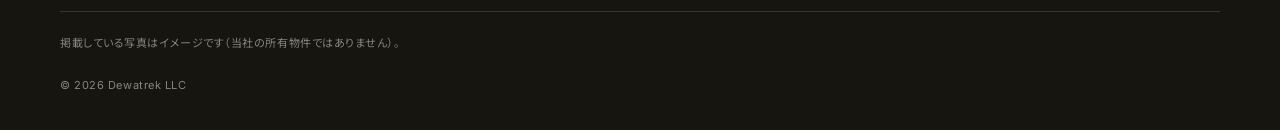
==== commit 06d6869f: "ヘッダーに社名マークを追加 競合比較で、ロゴが無いことが第一印象の差になっていたため。 既存のアプリアイコンと同じDマークをヘッダーにも表示する。  Co-Authored-By: Claude Op" ====
--- a/index.html
+++ b/index.html
@@ -23,7 +23,7 @@
 <link rel="preconnect" href="https://fonts.googleapis.com">
 <link rel="preconnect" href="https://fonts.gstatic.com" crossorigin>
 <link href="https://fonts.googleapis.com/css2?family=Instrument+Serif&family=Inter:wght@400;500&family=Noto+Sans+JP:wght@400;500&family=Noto+Serif+JP:wght@500;600&display=swap" rel="stylesheet">
-<link rel="stylesheet" href="assets/css/style.css?v=20260807j">
+<link rel="stylesheet" href="assets/css/style.css?v=20260807k">
 <script type="application/ld+json">
 {
   "@context":"https://schema.org",
@@ -44,7 +44,7 @@
 
 <header class="hdr" id="hdr">
   <div class="shell hdr-in">
-    <a class="brand" href="#top">合同会社Dewatrek</a>
+    <a class="brand" href="#top"><span class="bmark" aria-hidden="true"><svg viewBox="0 0 64 64" width="26" height="26"><rect width="64" height="64" rx="6"/><path d="M19 17h12c11 0 17.5 6.4 17.5 15S42 47 31 47H19V17zm7 6v18h5c6.6 0 10.5-3.4 10.5-9s-3.9-9-10.5-9h-5z"/></svg></span><span>合同会社Dewatrek</span></a>
     <nav class="nav" id="nav" aria-label="メインナビゲーション">
       <a href="real-estate.html">建物・不動産</a>
       <a href="business.html">経営・業務改善</a>
@@ -312,6 +312,6 @@
   </div>
 </footer>
 
-<script src="assets/js/main.js?v=20260807j"></script>
+<script src="assets/js/main.js?v=20260807k"></script>
 </body>
 </html>
--- a/assets/css/style.css
+++ b/assets/css/style.css
@@ -59,7 +59,15 @@
   border-bottom-color:var(--line);color:var(--ink);
 }
 .hdr-in{display:flex;align-items:center;justify-content:space-between;gap:20px;height:72px}
-.brand{font-family:var(--serif);font-size:19px;letter-spacing:.04em;white-space:nowrap}
+.brand{
+  font-family:var(--serif);font-size:19px;letter-spacing:.04em;white-space:nowrap;
+  display:flex;align-items:center;gap:11px;
+}
+.bmark{display:flex;flex:0 0 auto}
+.bmark svg rect{fill:currentColor}
+.bmark svg path{fill:var(--ink)}
+.hdr.stuck .bmark svg path{fill:var(--paper)}
+@media (max-width:400px){ .brand{font-size:16px;gap:9px} .bmark svg{width:22px;height:22px} }
 .nav{display:flex;align-items:center;gap:clamp(14px,2.2vw,30px)}
 .nav a{font-size:13px;letter-spacing:.04em;opacity:.85;transition:opacity .25s}
 .nav a:hover{opacity:1}
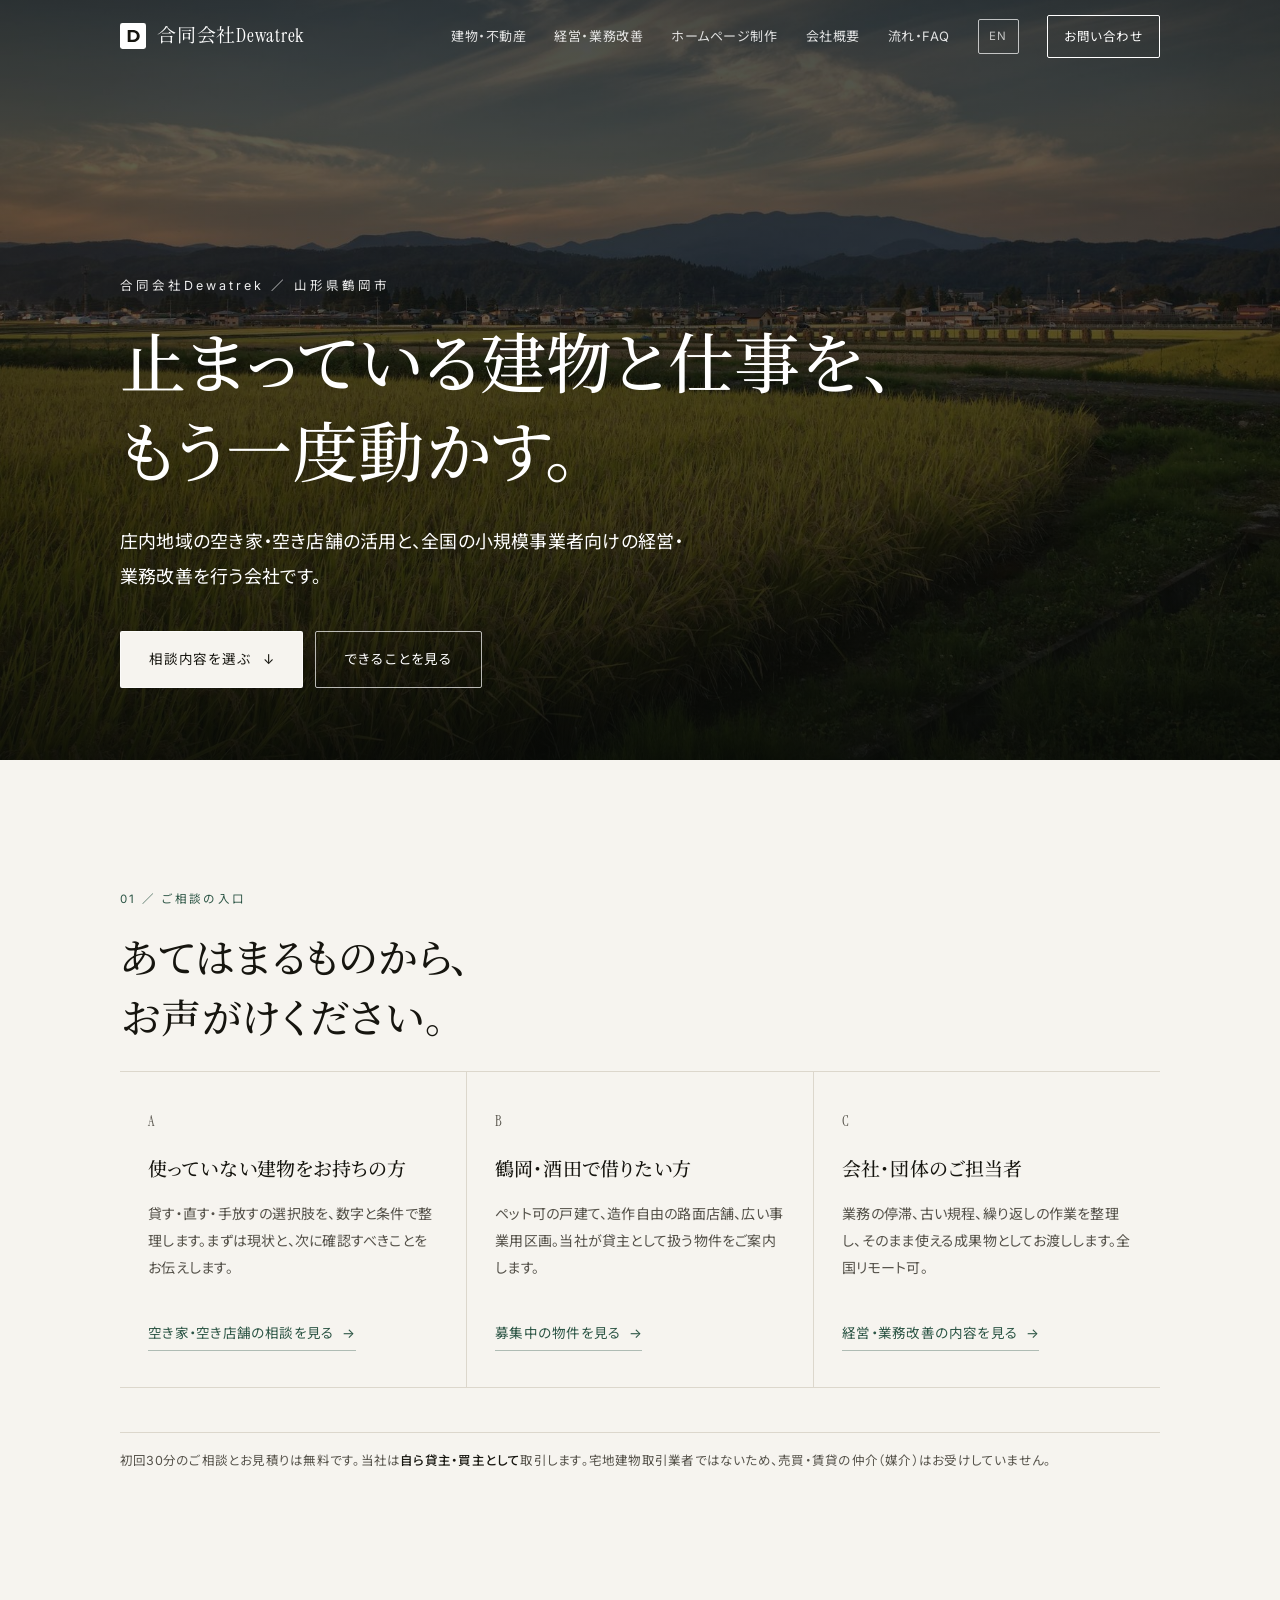
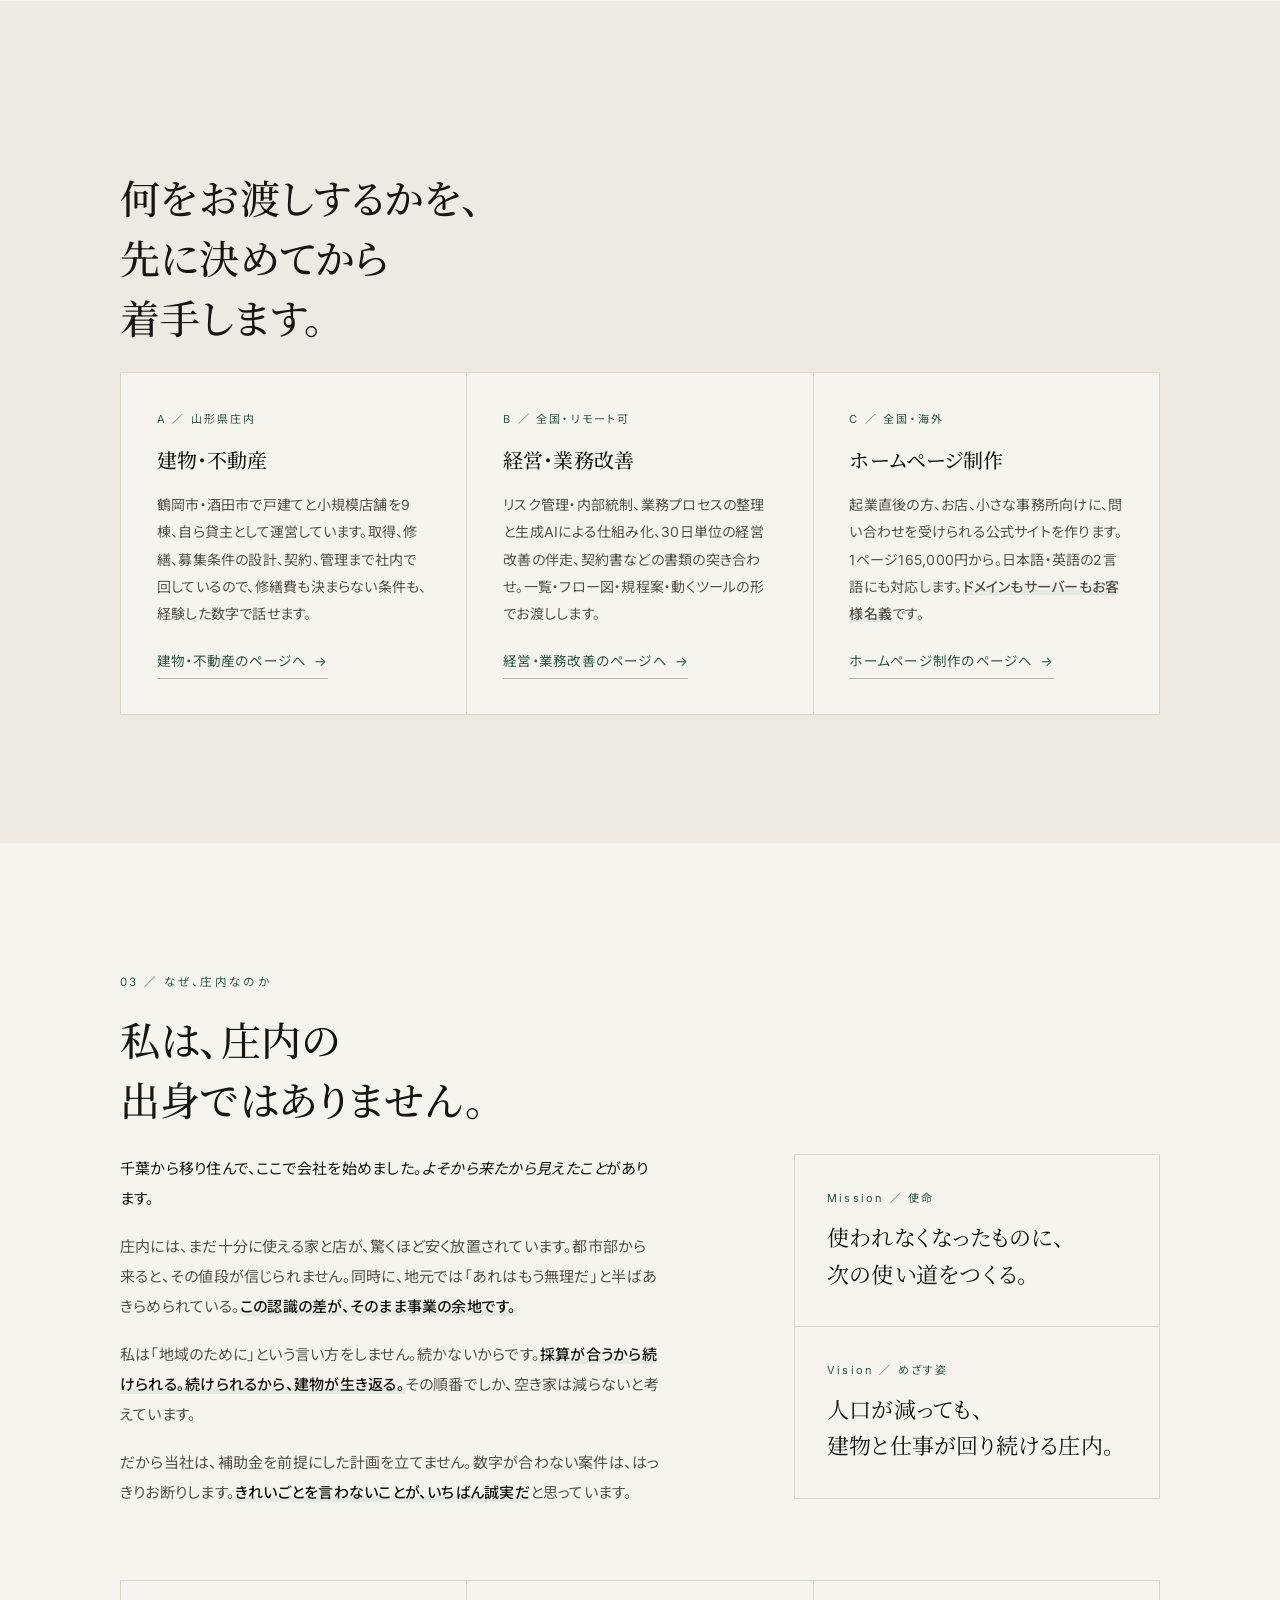
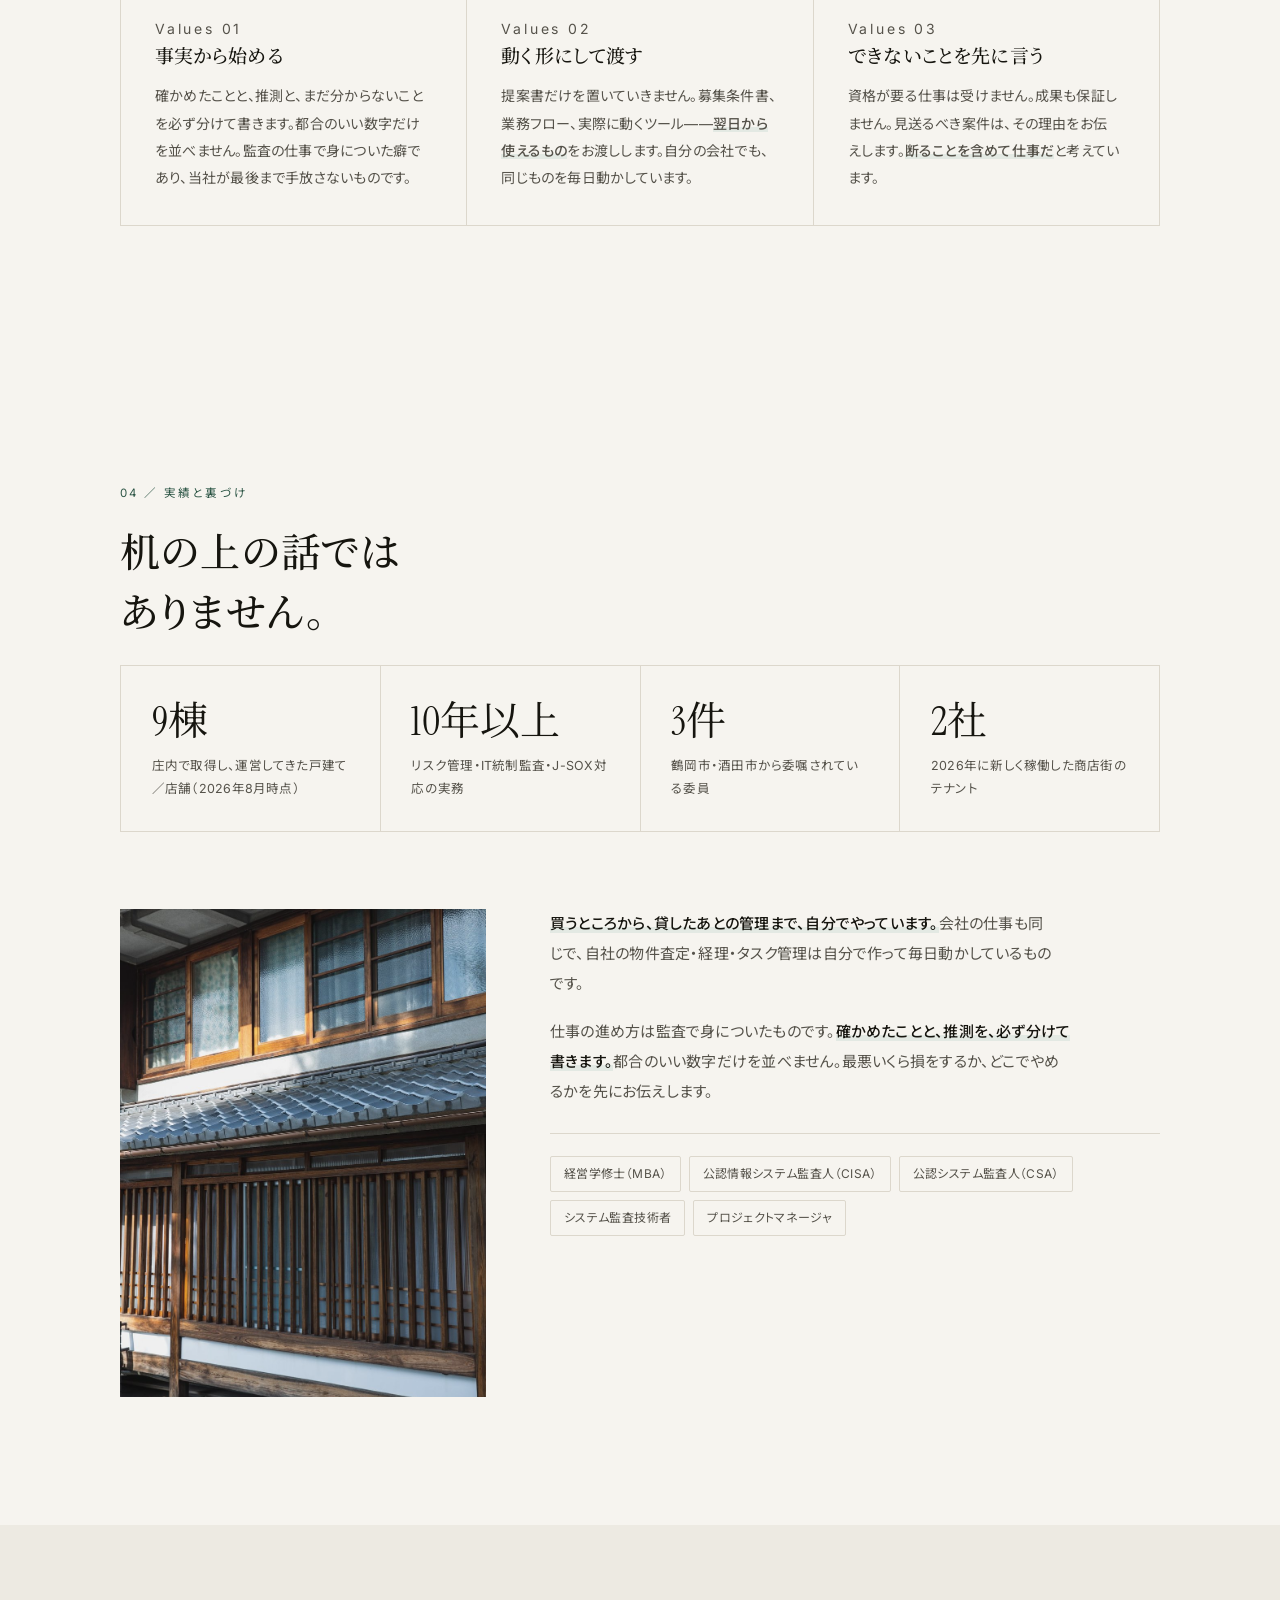
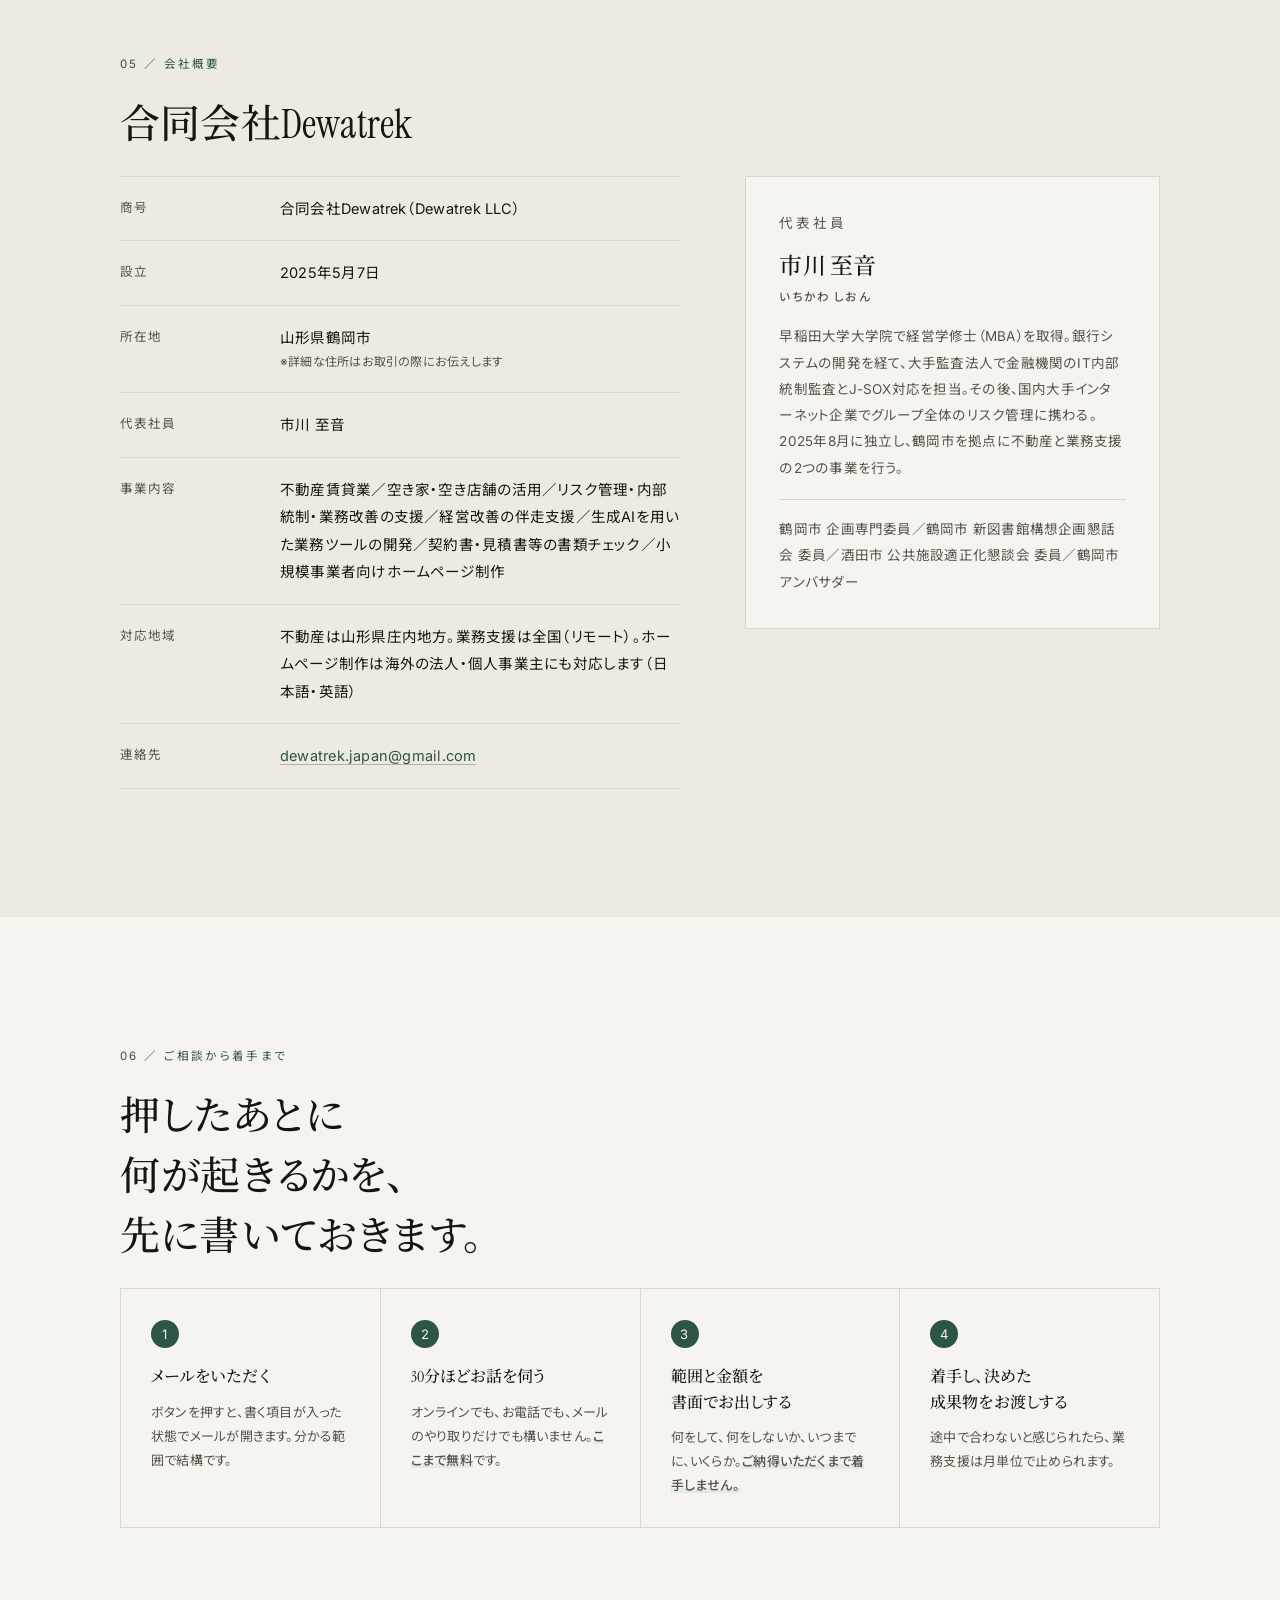
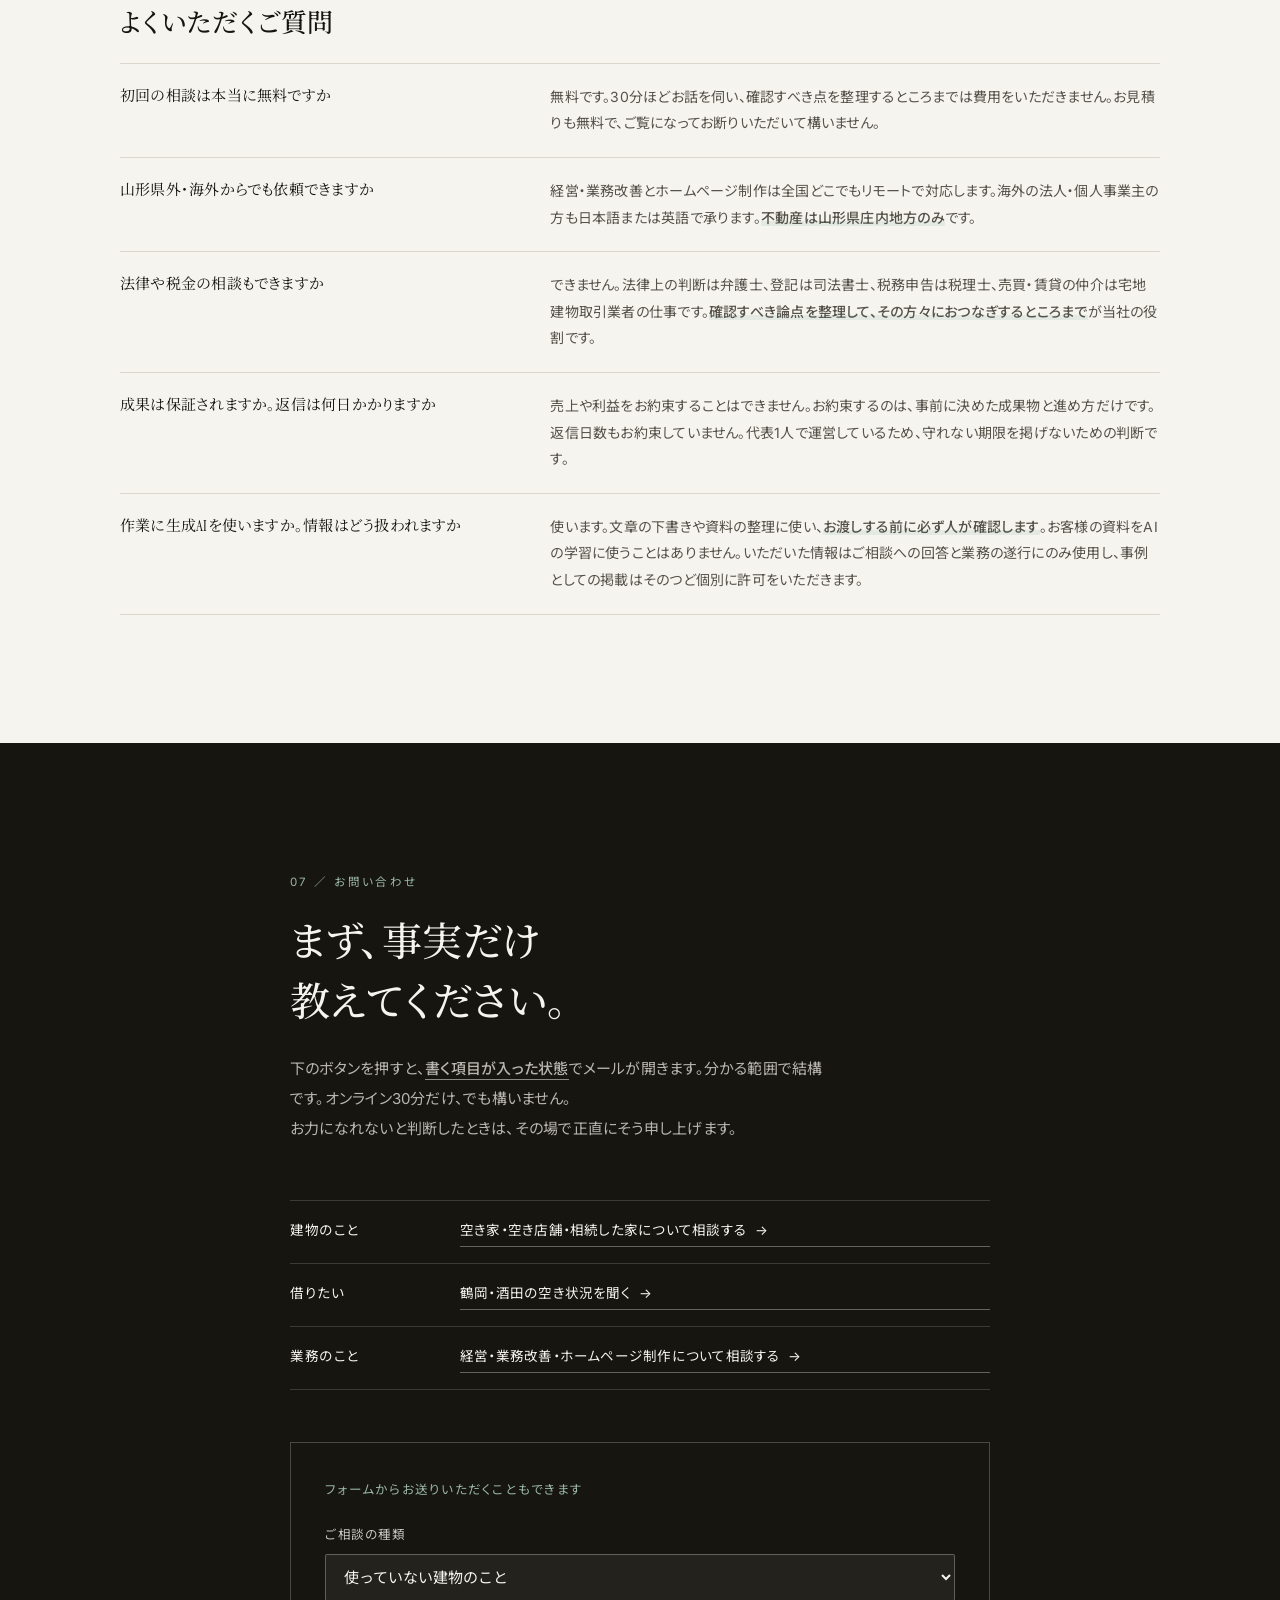
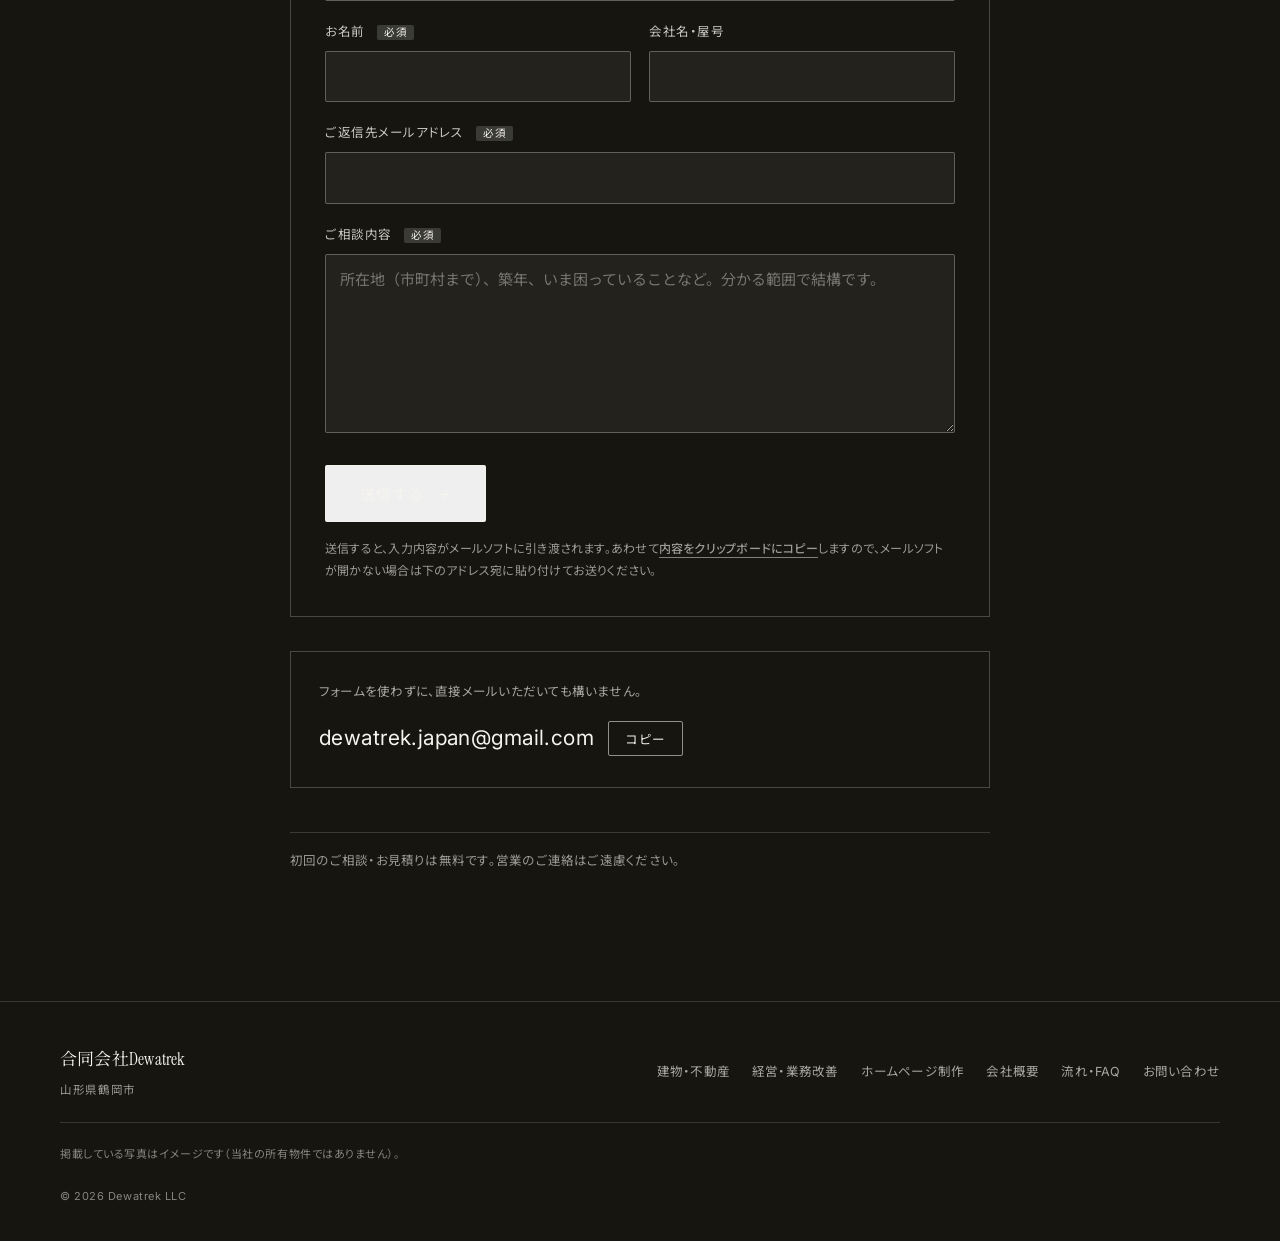
==== commit 6b77f40d: "英語版・思想セクション・CSSの最新化 ・en/index.html を追加（1ページに集約。4ページ分の英語は保守できないため） ・hreflang と言語切替リンクを全ページに ・「なぜ、庄内なの" ====
--- a/index.html
+++ b/index.html
@@ -8,6 +8,9 @@
 <!-- ★検索避け。検索に載せてよくなったら、この下の robots 行を消すこと（4ページ全部＋robots.txt） -->
 <meta name="robots" content="noindex, nofollow">
 <meta name="theme-color" content="#16150F">
+<link rel="alternate" hreflang="ja" href="index.html">
+<link rel="alternate" hreflang="en" href="en/index.html">
+<link rel="alternate" hreflang="x-default" href="index.html">
 <meta property="og:type" content="website">
 <meta property="og:title" content="合同会社Dewatrek｜止まっている建物と仕事を、もう一度動かす。">
 <meta property="og:description" content="山形県庄内の空き家・空き店舗活用と、全国の小規模事業者向け経営実行支援・ホームページ制作。">
@@ -23,7 +26,7 @@
 <link rel="preconnect" href="https://fonts.googleapis.com">
 <link rel="preconnect" href="https://fonts.gstatic.com" crossorigin>
 <link href="https://fonts.googleapis.com/css2?family=Instrument+Serif&family=Inter:wght@400;500&family=Noto+Sans+JP:wght@400;500&family=Noto+Serif+JP:wght@500;600&display=swap" rel="stylesheet">
-<link rel="stylesheet" href="assets/css/style.css?v=20260807k">
+<link rel="stylesheet" href="assets/css/style.css?v=20260807l">
 <script type="application/ld+json">
 {
   "@context":"https://schema.org",
@@ -51,6 +54,7 @@
       <a href="web.html">ホームページ制作</a>
       <a href="#company">会社概要</a>
       <a href="#flow">流れ・FAQ</a>
+      <a class="lang" href="en/index.html" hreflang="en">EN</a>
       <a class="cta-sm" href="#contact">お問い合わせ</a>
     </nav>
     <button class="burger" id="burger" aria-expanded="false" aria-controls="nav" aria-label="メニューを開く"><span></span><span></span></button>
@@ -140,10 +144,56 @@
     </div>
   </section>
 
-  <!-- 03 実績と裏づけ -->
+  <!-- 03 なぜ庄内なのか -->
+  <section class="sec" id="why-shonai">
+    <div class="shell">
+      <p class="secnum fade">03 ／ なぜ、庄内なのか</p>
+      <h2 class="sech fade">私は、庄内の出身ではありません。</h2>
+
+      <div class="creed">
+        <div class="creed-body fade">
+          <p class="lead-xl">千葉から移り住んで、ここで会社を始めました。<em>よそから来たから見えたこと</em>があります。</p>
+          <p>庄内には、まだ十分に使える家と店が、驚くほど安く放置されています。都市部から来ると、その値段が信じられません。同時に、地元では「あれはもう無理だ」と半ばあきらめられている。<strong>この認識の差が、そのまま事業の余地です。</strong></p>
+          <p>私は「地域のために」という言い方をしません。続かないからです。<strong>採算が合うから続けられる。続けられるから、建物が生き返る。</strong>その順番でしか、空き家は減らないと考えています。</p>
+          <p>だから当社は、補助金を前提にした計画を立てません。数字が合わない案件は、はっきりお断りします。<strong>きれいごとを言わないことが、いちばん誠実だ</strong>と思っています。</p>
+        </div>
+
+        <div class="creed-mv">
+          <div class="mv fade">
+            <p class="mv-k">Mission ／ 使命</p>
+            <p class="mv-t">使われなくなったものに、<br>次の使い道をつくる。</p>
+          </div>
+          <div class="mv fade d1">
+            <p class="mv-k">Vision ／ めざす姿</p>
+            <p class="mv-t">人口が減っても、<br>建物と仕事が回り続ける庄内。</p>
+          </div>
+        </div>
+      </div>
+
+      <ol class="values">
+        <li class="fade">
+          <p class="v-n">Values 01</p>
+          <h3>事実から始める</h3>
+          <p>確かめたことと、推測と、まだ分からないことを必ず分けて書きます。都合のいい数字だけを並べません。監査の仕事で身についた癖であり、当社が最後まで手放さないものです。</p>
+        </li>
+        <li class="fade d1">
+          <p class="v-n">Values 02</p>
+          <h3>動く形にして渡す</h3>
+          <p>提案書だけを置いていきません。募集条件書、業務フロー、実際に動くツール——<strong>翌日から使えるもの</strong>をお渡しします。自分の会社でも、同じものを毎日動かしています。</p>
+        </li>
+        <li class="fade d2">
+          <p class="v-n">Values 03</p>
+          <h3>できないことを先に言う</h3>
+          <p>資格が要る仕事は受けません。成果も保証しません。見送るべき案件は、その理由をお伝えします。<strong>断ることを含めて仕事だ</strong>と考えています。</p>
+        </li>
+      </ol>
+    </div>
+  </section>
+
+  <!-- 04 実績と裏づけ -->
   <section class="sec" id="why">
     <div class="shell">
-      <p class="secnum fade">03 ／ 実績と裏づけ</p>
+      <p class="secnum fade">04 ／ 実績と裏づけ</p>
       <h2 class="sech fade">机の上の話では<br>ありません。</h2>
 
       <dl class="facts">
@@ -192,7 +242,7 @@
   <!-- 04 会社概要 -->
   <section class="sec sec-alt" id="company">
     <div class="shell">
-      <p class="secnum fade">04 ／ 会社概要</p>
+      <p class="secnum fade">05 ／ 会社概要</p>
       <h2 class="sech fade">合同会社Dewatrek</h2>
 
       <div class="co">
@@ -219,7 +269,7 @@
   <!-- 05 流れ・FAQ -->
   <section class="sec" id="flow">
     <div class="shell">
-      <p class="secnum fade">05 ／ ご相談から着手まで</p>
+      <p class="secnum fade">06 ／ ご相談から着手まで</p>
       <h2 class="sech fade">押したあとに何が起きるかを、<br>先に書いておきます。</h2>
 
       <ol class="flow">
@@ -243,7 +293,7 @@
   <!-- 06 お問い合わせ -->
   <section class="sec contact" id="contact">
     <div class="shell contact-in">
-      <p class="secnum fade">06 ／ お問い合わせ</p>
+      <p class="secnum fade">07 ／ お問い合わせ</p>
       <h2 class="sech fade">まず、事実だけ<br>教えてください。</h2>
       <p class="lede fade">下のボタンを押すと、<strong>書く項目が入った状態</strong>でメールが開きます。分かる範囲で結構です。オンライン30分だけ、でも構いません。<br>お力になれないと判断したときは、その場で正直にそう申し上げます。</p>
       <ul class="ask fade">
@@ -312,6 +362,6 @@
   </div>
 </footer>
 
-<script src="assets/js/main.js?v=20260807k"></script>
+<script src="assets/js/main.js?v=20260807l"></script>
 </body>
 </html>
--- a/assets/css/style.css
+++ b/assets/css/style.css
@@ -20,8 +20,15 @@
   --ease: cubic-bezier(.2,.7,.3,1);
 }
 
+/* ページ遷移をなめらかにする。対応していないブラウザは今までどおり切り替わるだけ。 */
+@view-transition { navigation: auto; }
+
 *,*::before,*::after{box-sizing:border-box}
-html{scroll-behavior:smooth;-webkit-text-size-adjust:100%}
+html{
+  scroll-behavior:smooth;-webkit-text-size-adjust:100%;
+  /* 一部のAndroidが勝手に色を反転させるのを防ぐ（このサイトは明るい配色で設計している） */
+  color-scheme:light;
+}
 body{
   margin:0;background:var(--paper);color:var(--ink);
   font-family:var(--sans);font-size:15px;line-height:2;
@@ -30,8 +37,14 @@
 }
 img{display:block;max-width:100%;height:auto}
 a{color:inherit;text-decoration:none}
-h1,h2,h3{margin:0;font-weight:500;font-family:var(--serif);line-height:1.45;letter-spacing:.005em}
-p{margin:0 0 1.2em}
+h1,h2,h3{
+  margin:0;font-weight:500;font-family:var(--serif);line-height:1.45;letter-spacing:.005em;
+  /* 見出しの行の長さを自動でそろえ、日本語は文節で折り返す。
+     対応ブラウザでは手で <br> を入れなくてもきれいに割れる（保守が楽になる） */
+  text-wrap:balance;
+  word-break:auto-phrase;
+}
+p{margin:0 0 1.2em;text-wrap:pretty}
 p:last-child{margin-bottom:0}
 ul,ol{margin:0;padding:0;list-style:none}
 dl{margin:0}
@@ -71,6 +84,11 @@
 .nav{display:flex;align-items:center;gap:clamp(14px,2.2vw,30px)}
 .nav a{font-size:13px;letter-spacing:.04em;opacity:.85;transition:opacity .25s}
 .nav a:hover{opacity:1}
+.nav .lang{
+  font-size:11.5px;letter-spacing:.12em;border:1px solid currentColor;border-radius:2px;
+  padding:5px 10px;opacity:.7;
+}
+.nav .lang:hover{opacity:1}
 .nav .cta-sm{
   border:1px solid currentColor;border-radius:2px;padding:8px 16px;opacity:1;font-size:12.5px;
   transition:background .3s var(--ease), color .3s var(--ease);
@@ -259,6 +277,23 @@
 .rep-n span{font-family:var(--sans);font-size:11.5px;letter-spacing:.1em;color:var(--ink-2)}
 .rep p{font-size:13.5px;color:var(--ink-2);line-height:1.95}
 .rep-roles{border-top:1px solid var(--line);padding-top:16px;margin-top:18px;font-size:12.5px}
+
+/* なぜ庄内なのか（Mission / Vision / Values） */
+.creed{display:grid;grid-template-columns:1.25fr .75fr;gap:clamp(32px,5vw,72px);align-items:start;margin-bottom:clamp(44px,6vw,72px)}
+.creed-body p{color:var(--ink-2);max-width:60ch}
+.creed-body .lead-xl{color:var(--ink)}
+.creed-body strong{color:var(--ink)}
+.creed-mv{display:grid;gap:1px;background:var(--line);border:1px solid var(--line)}
+.mv{background:var(--paper);padding:clamp(24px,2.6vw,32px)}
+.mv-k{margin:0 0 12px;font-size:11px;letter-spacing:.2em;color:var(--accent)}
+.mv-t{margin:0;font-family:var(--serif);font-size:clamp(18px,1.9vw,22px);line-height:1.65}
+
+.values{display:grid;grid-template-columns:repeat(3,1fr);gap:1px;background:var(--line);border:1px solid var(--line)}
+.values li{background:var(--paper);padding:clamp(24px,2.8vw,34px)}
+.v-n{margin:0 0 14px;font-size:11px;letter-spacing:.2em;color:var(--accent)}
+.values h3{font-size:19px;margin-bottom:12px}
+.values p{font-size:14px;color:var(--ink-2);line-height:1.95;margin:0}
+@media (max-width:1000px){.creed{grid-template-columns:1fr}.values{grid-template-columns:1fr}}
 
 /* 利用の流れ */
 .flow{
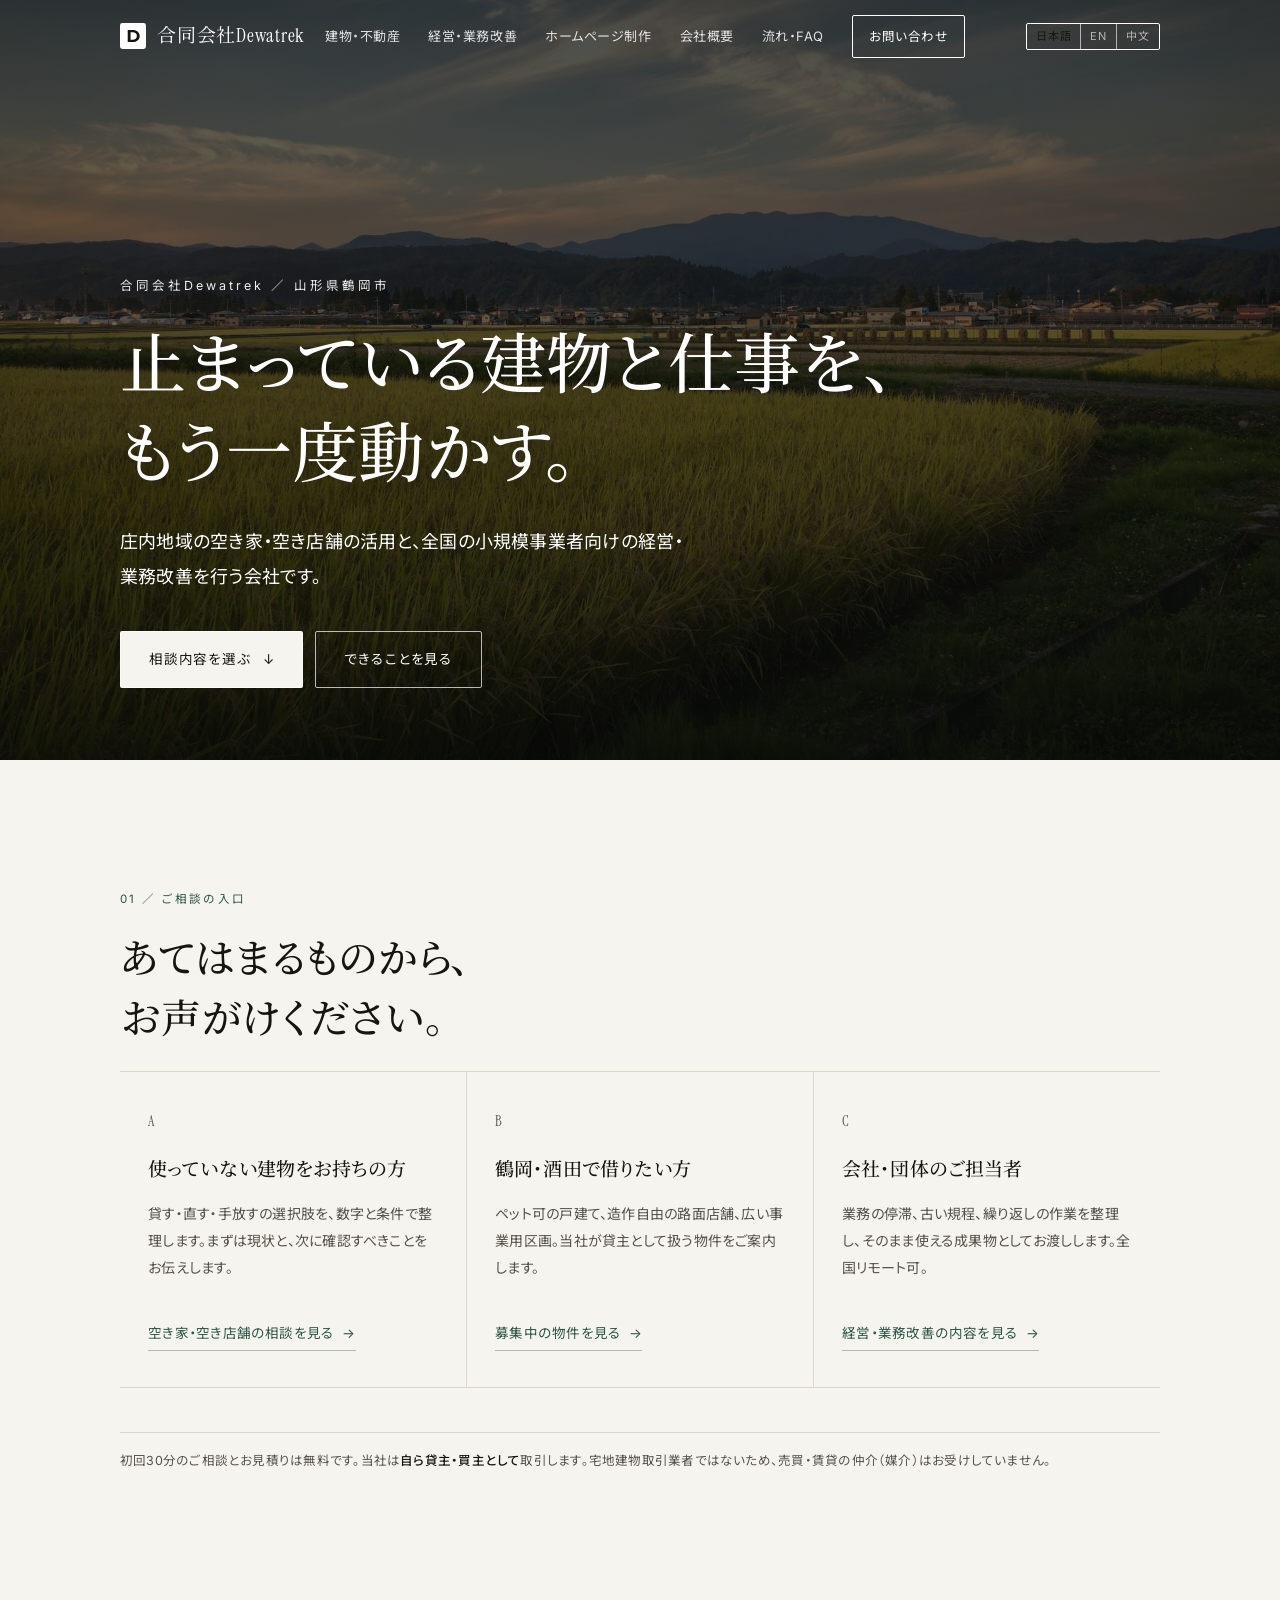
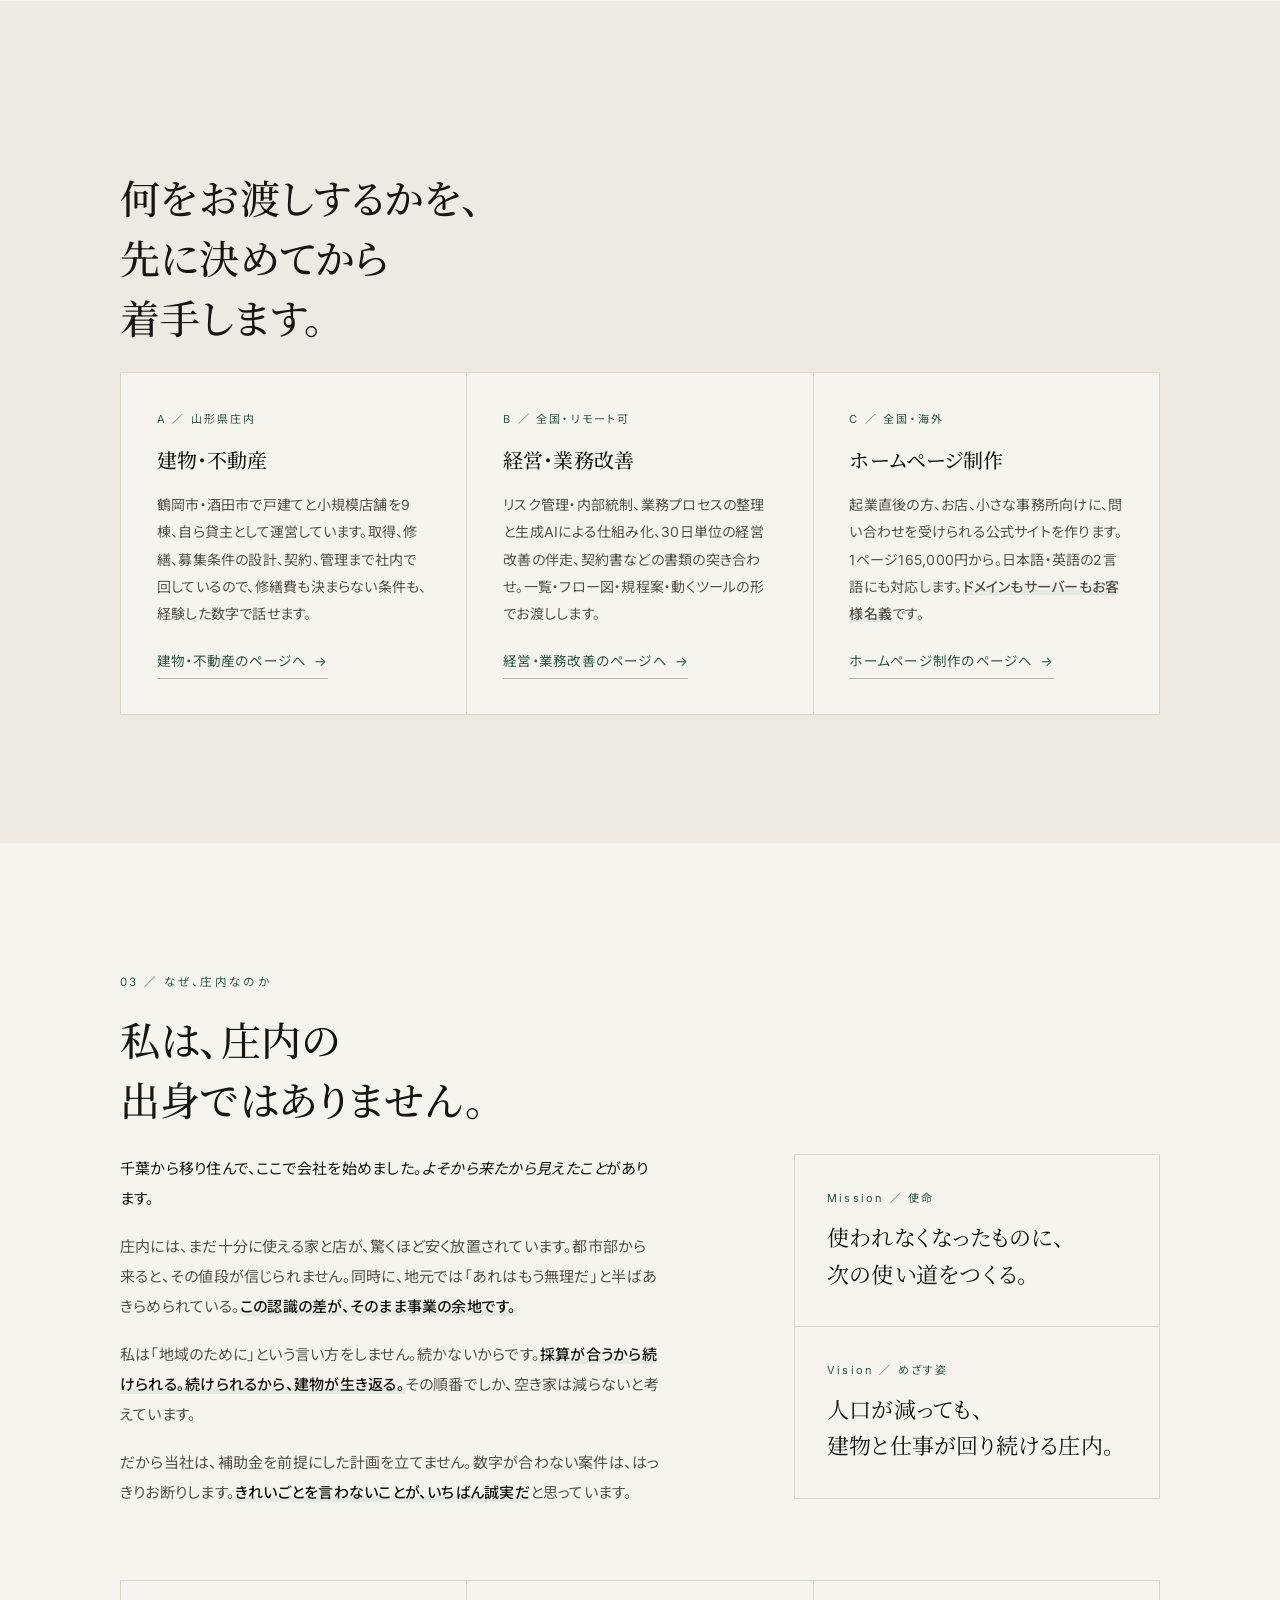
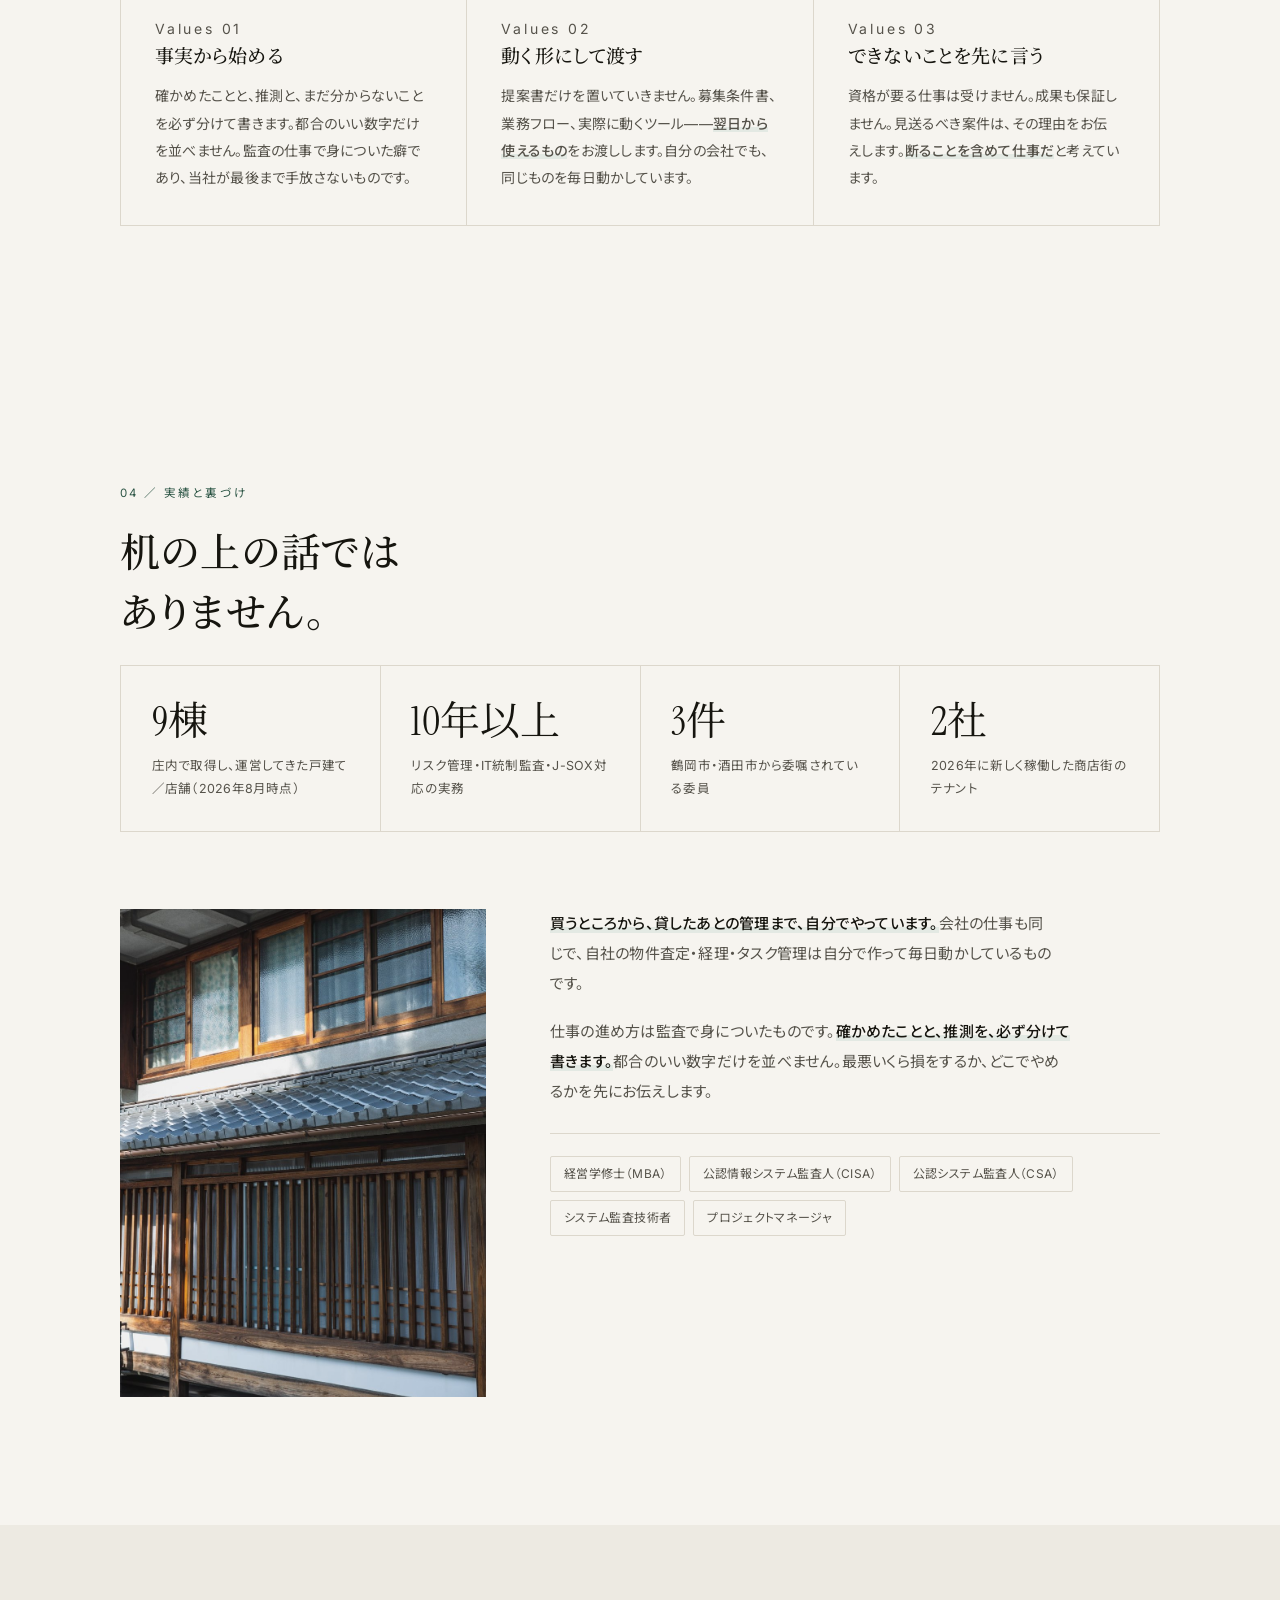
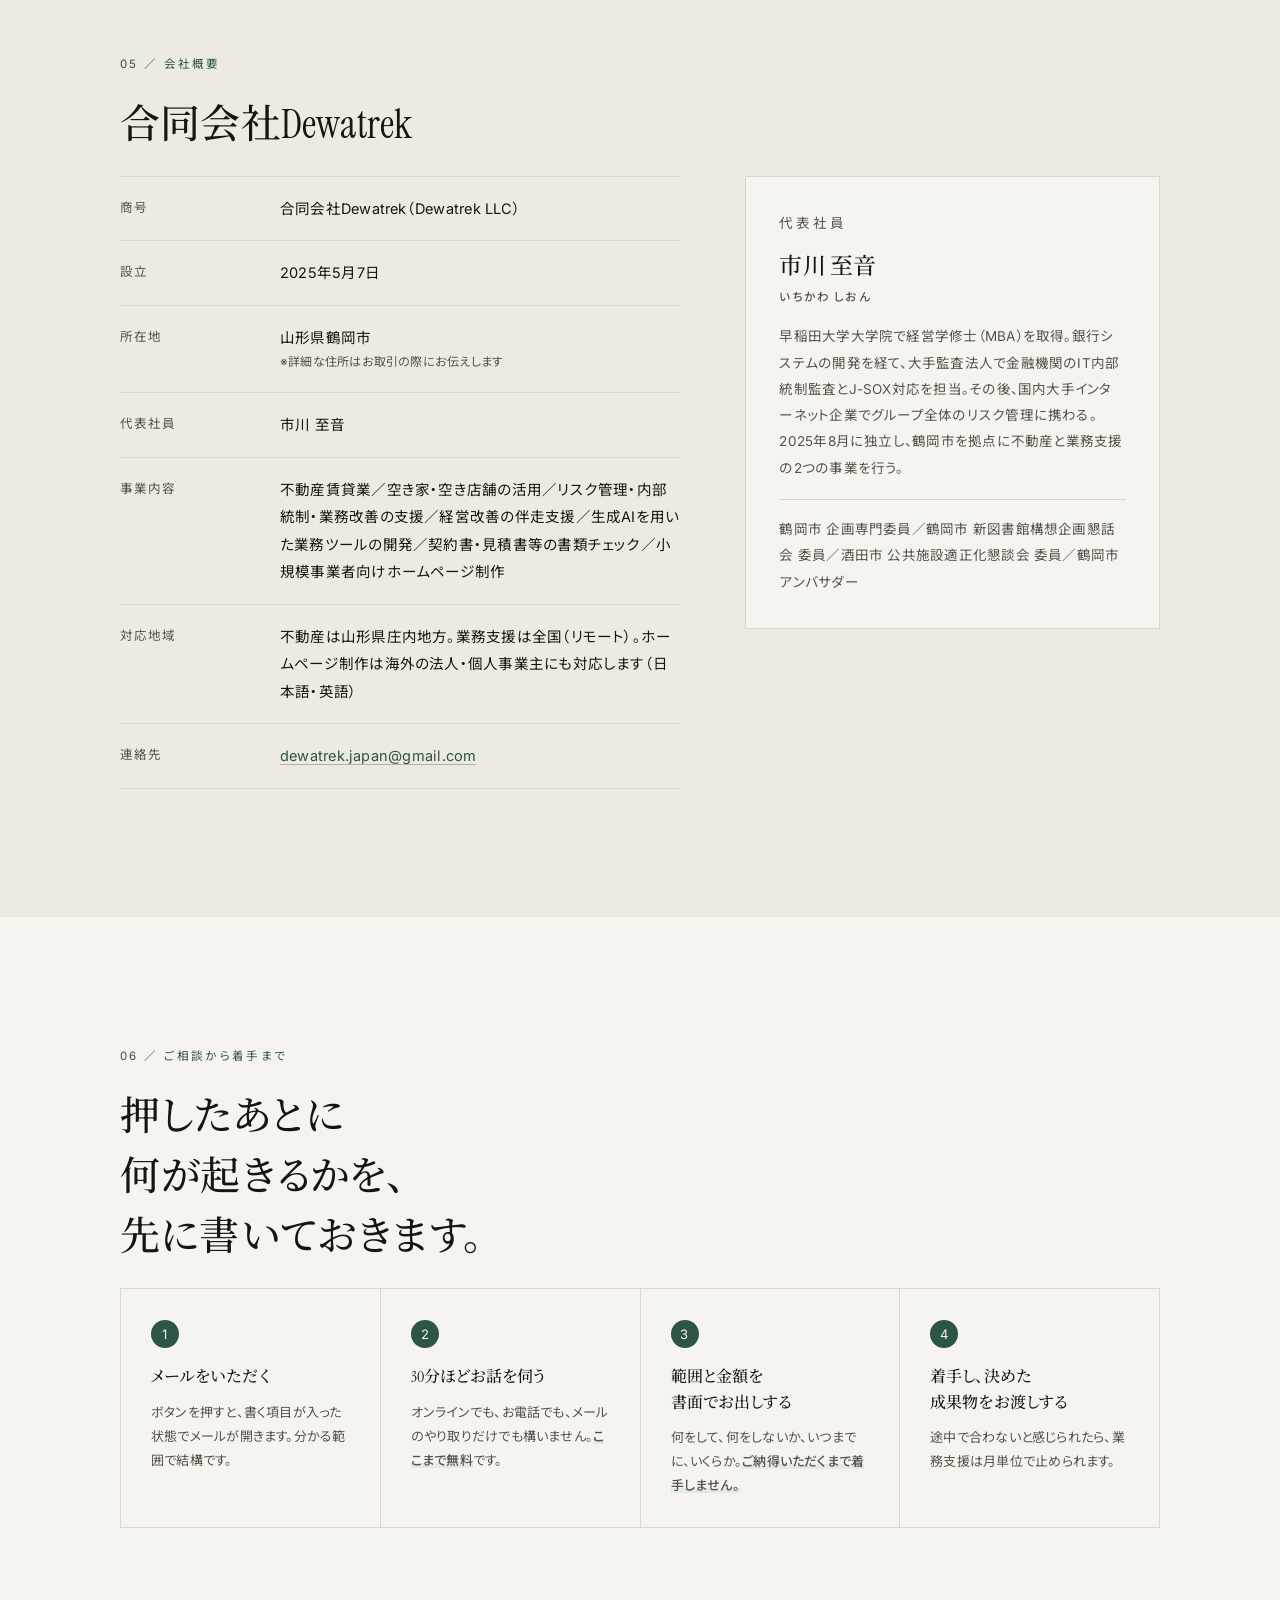
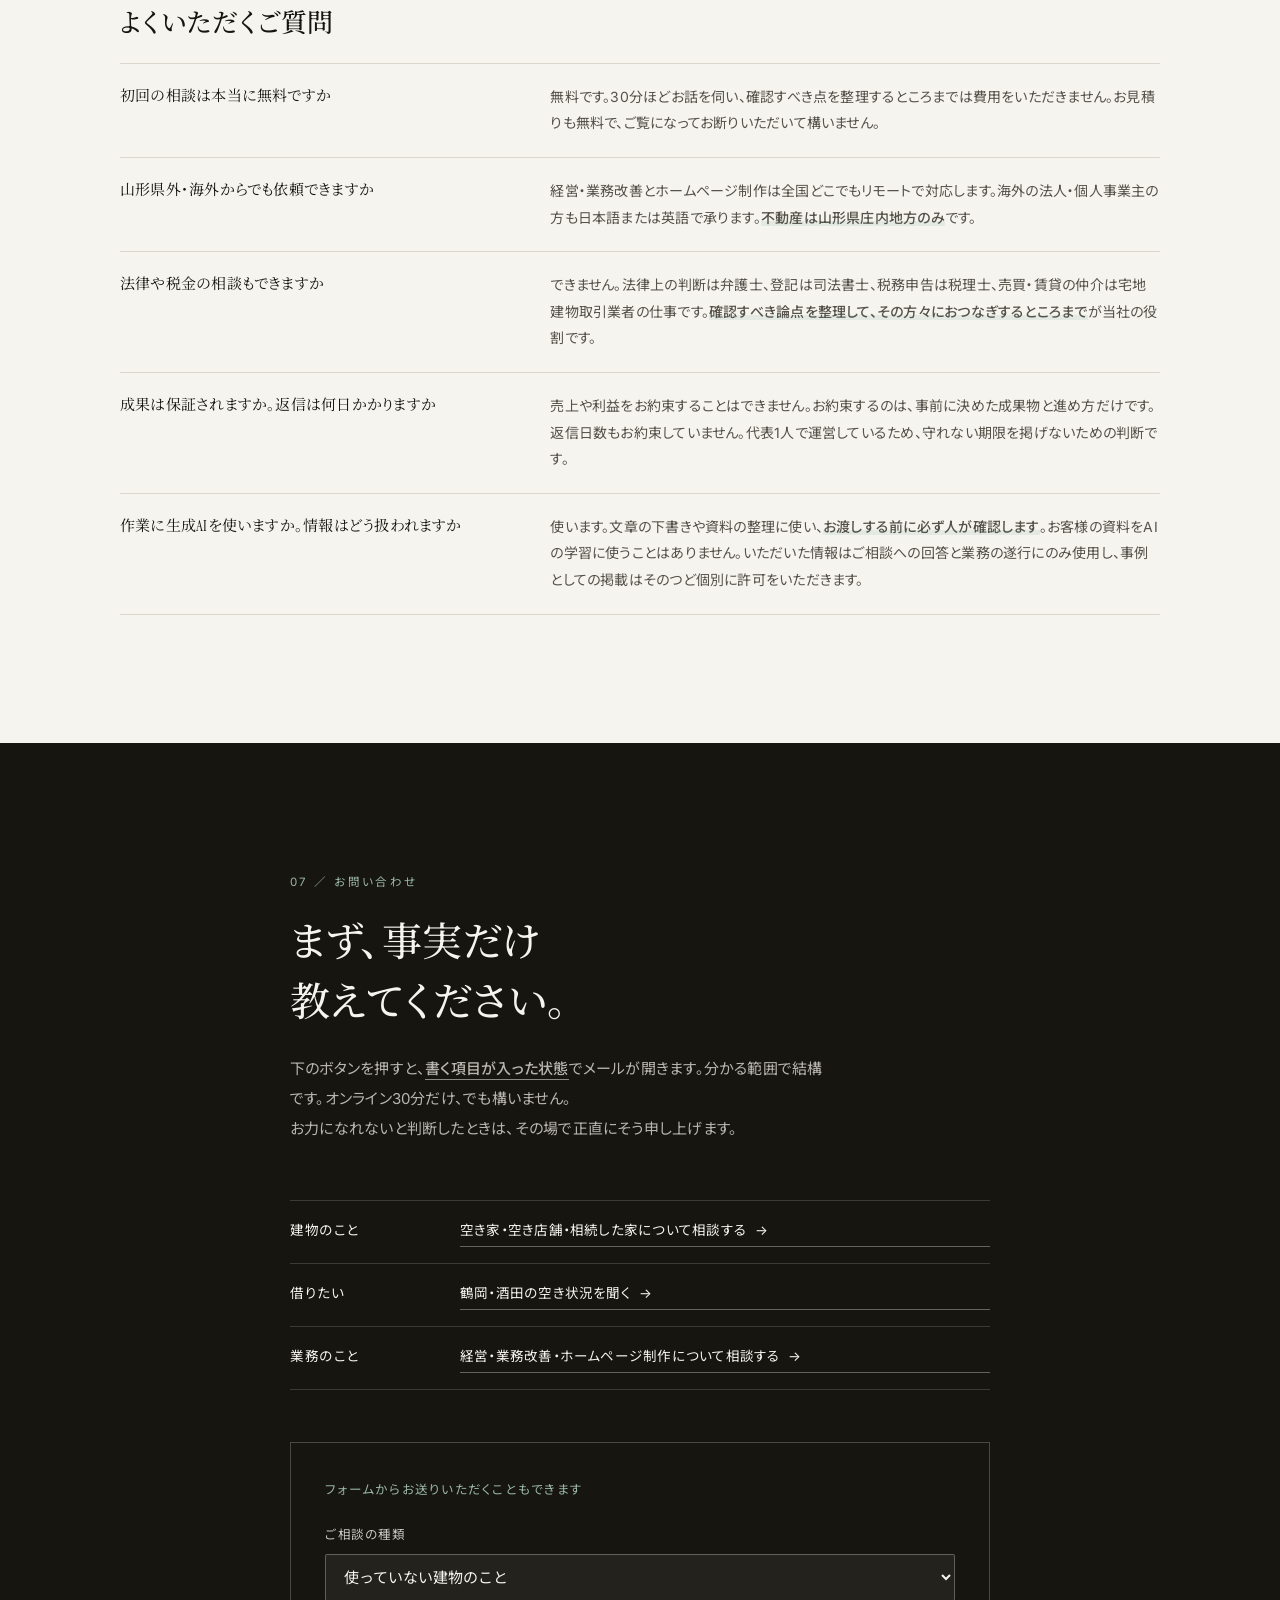
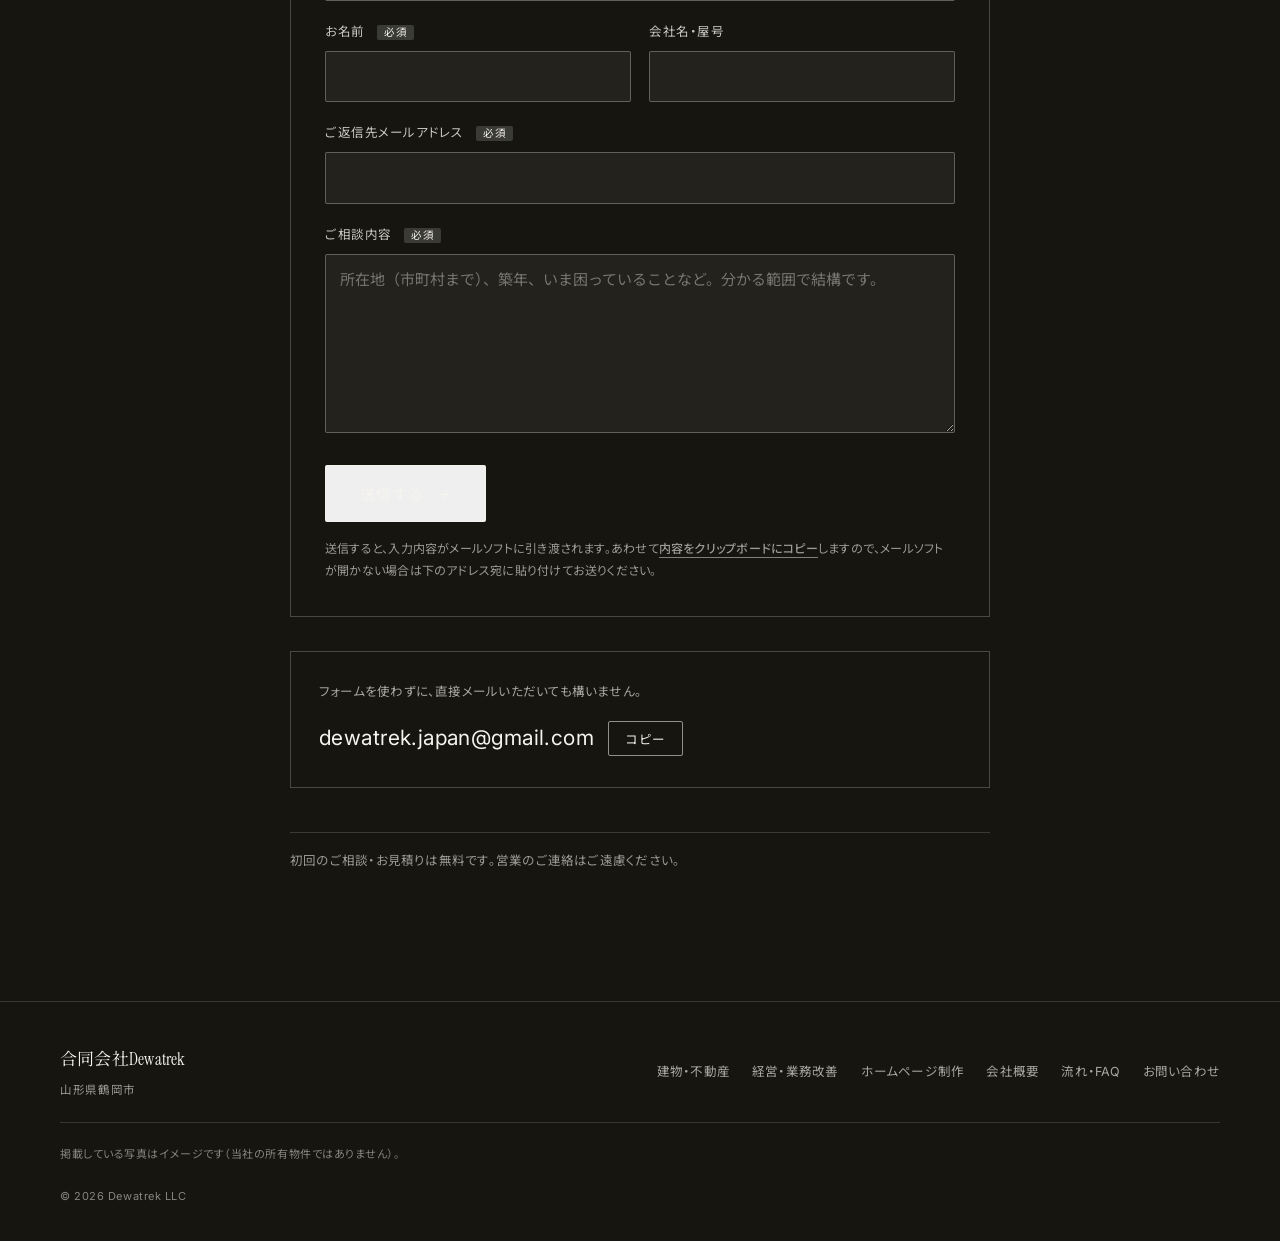
==== commit 7877e7a9: "言語切替タブと中国語版を追加 ヘッダー右上に 日本語／EN／中文 の切替を常時表示（スマホでもメニューを開かず切替可能）。 英語・中国語は1ページに集約。全ページの翻訳版は保守できないため、 会社の全" ====
--- a/index.html
+++ b/index.html
@@ -26,7 +26,7 @@
 <link rel="preconnect" href="https://fonts.googleapis.com">
 <link rel="preconnect" href="https://fonts.gstatic.com" crossorigin>
 <link href="https://fonts.googleapis.com/css2?family=Instrument+Serif&family=Inter:wght@400;500&family=Noto+Sans+JP:wght@400;500&family=Noto+Serif+JP:wght@500;600&display=swap" rel="stylesheet">
-<link rel="stylesheet" href="assets/css/style.css?v=20260807l">
+<link rel="stylesheet" href="assets/css/style.css?v=20260807m">
 <script type="application/ld+json">
 {
   "@context":"https://schema.org",
@@ -54,9 +54,13 @@
       <a href="web.html">ホームページ制作</a>
       <a href="#company">会社概要</a>
       <a href="#flow">流れ・FAQ</a>
-      <a class="lang" href="en/index.html" hreflang="en">EN</a>
       <a class="cta-sm" href="#contact">お問い合わせ</a>
     </nav>
+    <div class="langs" role="group" aria-label="言語切替 / Language">
+      <span aria-current="page">日本語</span>
+      <a href="en/index.html" hreflang="en" lang="en">EN</a>
+      <a href="zh/index.html" hreflang="zh-Hans" lang="zh-Hans">中文</a>
+    </div>
     <button class="burger" id="burger" aria-expanded="false" aria-controls="nav" aria-label="メニューを開く"><span></span><span></span></button>
   </div>
 </header>
@@ -362,6 +366,6 @@
   </div>
 </footer>
 
-<script src="assets/js/main.js?v=20260807l"></script>
+<script src="assets/js/main.js?v=20260807m"></script>
 </body>
 </html>
--- a/assets/css/style.css
+++ b/assets/css/style.css
@@ -84,11 +84,28 @@
 .nav{display:flex;align-items:center;gap:clamp(14px,2.2vw,30px)}
 .nav a{font-size:13px;letter-spacing:.04em;opacity:.85;transition:opacity .25s}
 .nav a:hover{opacity:1}
-.nav .lang{
-  font-size:11.5px;letter-spacing:.12em;border:1px solid currentColor;border-radius:2px;
-  padding:5px 10px;opacity:.7;
-}
-.nav .lang:hover{opacity:1}
+/* 言語切替。ヘッダー右上に常時表示（スマホでもメニューを開かずに切り替えられる） */
+.langs{
+  display:flex;align-items:stretch;border:1px solid currentColor;border-radius:2px;
+  overflow:hidden;flex:0 0 auto;margin-left:auto;
+}
+.langs > *{
+  font-family:var(--sans);font-size:11px;letter-spacing:.08em;line-height:1;
+  padding:7px 9px;white-space:nowrap;transition:background .25s var(--ease), color .25s var(--ease);
+}
+.langs a{opacity:.62}
+.langs a:hover{opacity:1;background:rgba(128,128,128,.18)}
+.langs [aria-current]{background:currentColor;opacity:1}
+.langs [aria-current]::selection{background:none}
+/* 現在の言語は反転表示。文字色は背景と入れ替える */
+.hdr .langs [aria-current]{color:transparent}
+.hdr .langs [aria-current]{
+  background:currentColor;
+  -webkit-text-fill-color:var(--ink);
+}
+.hdr.stuck .langs [aria-current]{-webkit-text-fill-color:var(--paper)}
+.langs a + a, .langs span + a{border-left:1px solid currentColor}
+@media (max-width:900px){ .langs{margin-left:0;margin-right:6px} }
 .nav .cta-sm{
   border:1px solid currentColor;border-radius:2px;padding:8px 16px;opacity:1;font-size:12.5px;
   transition:background .3s var(--ease), color .3s var(--ease);
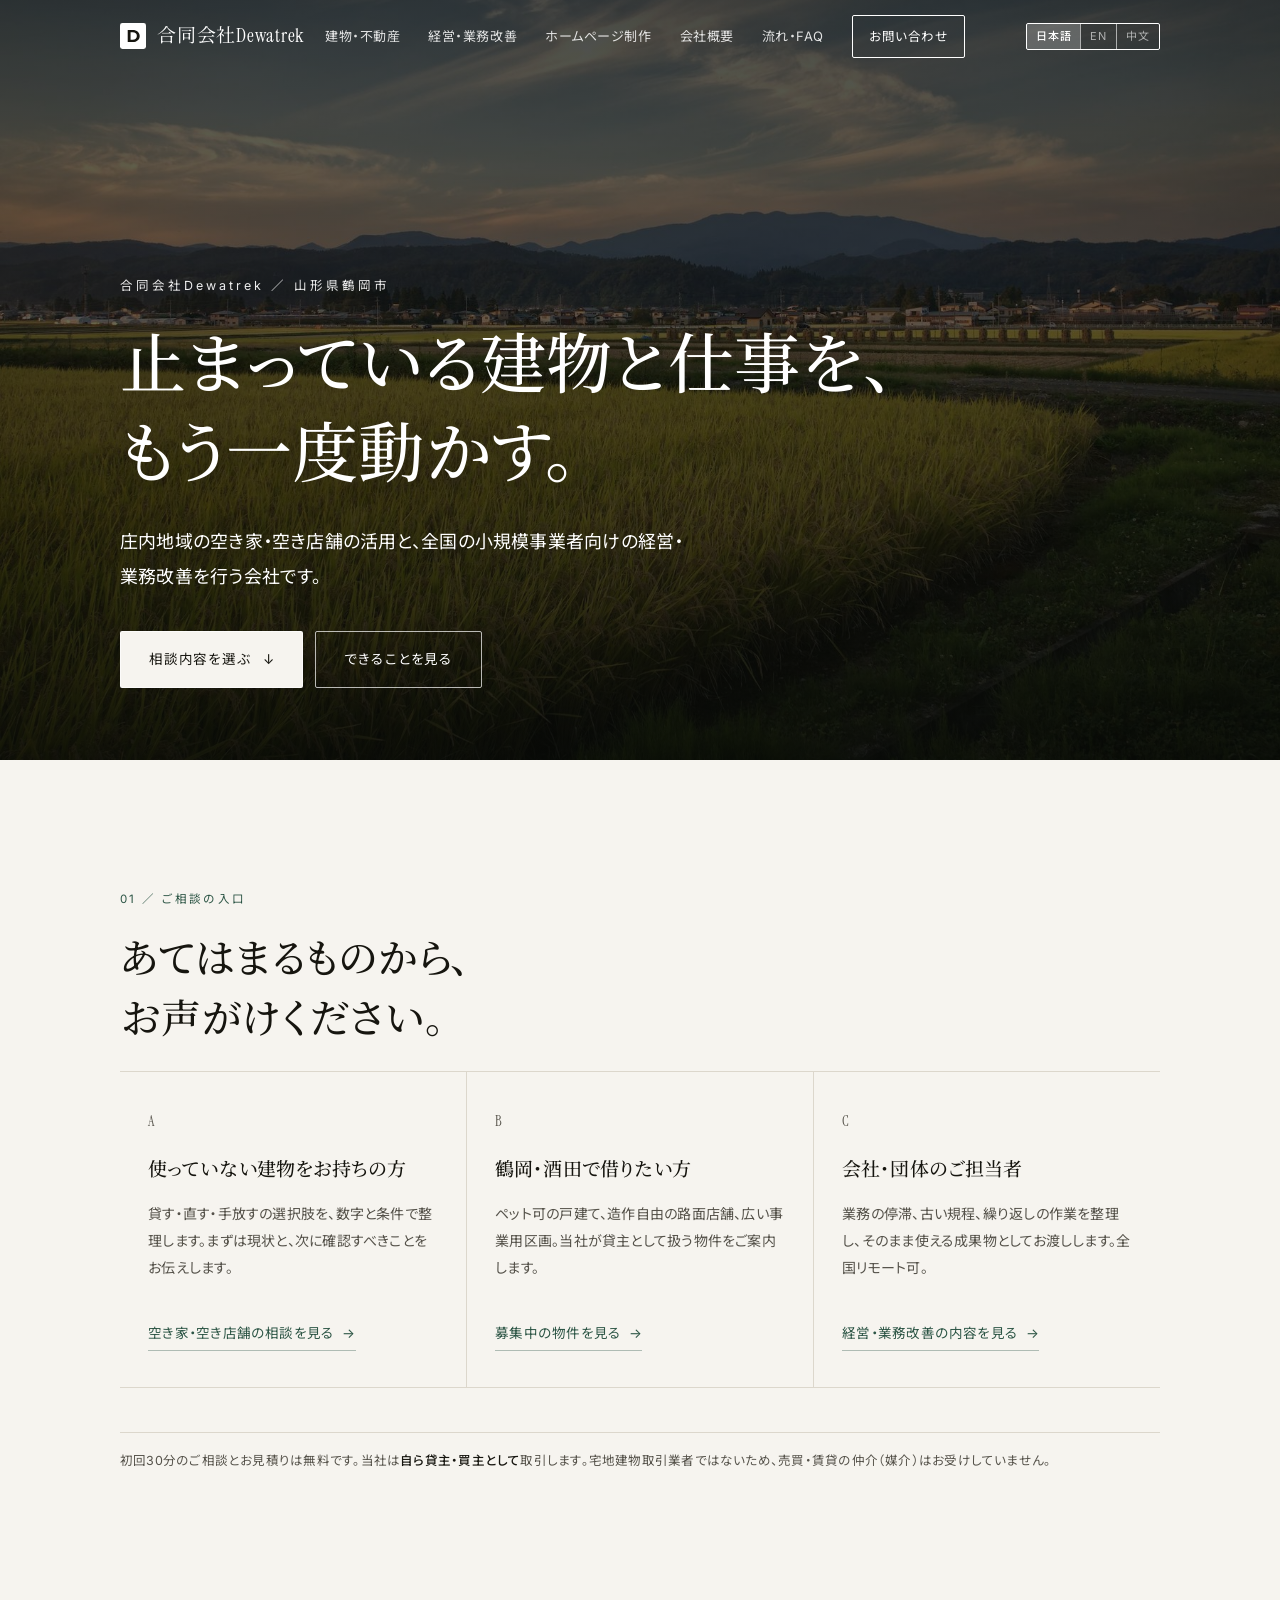
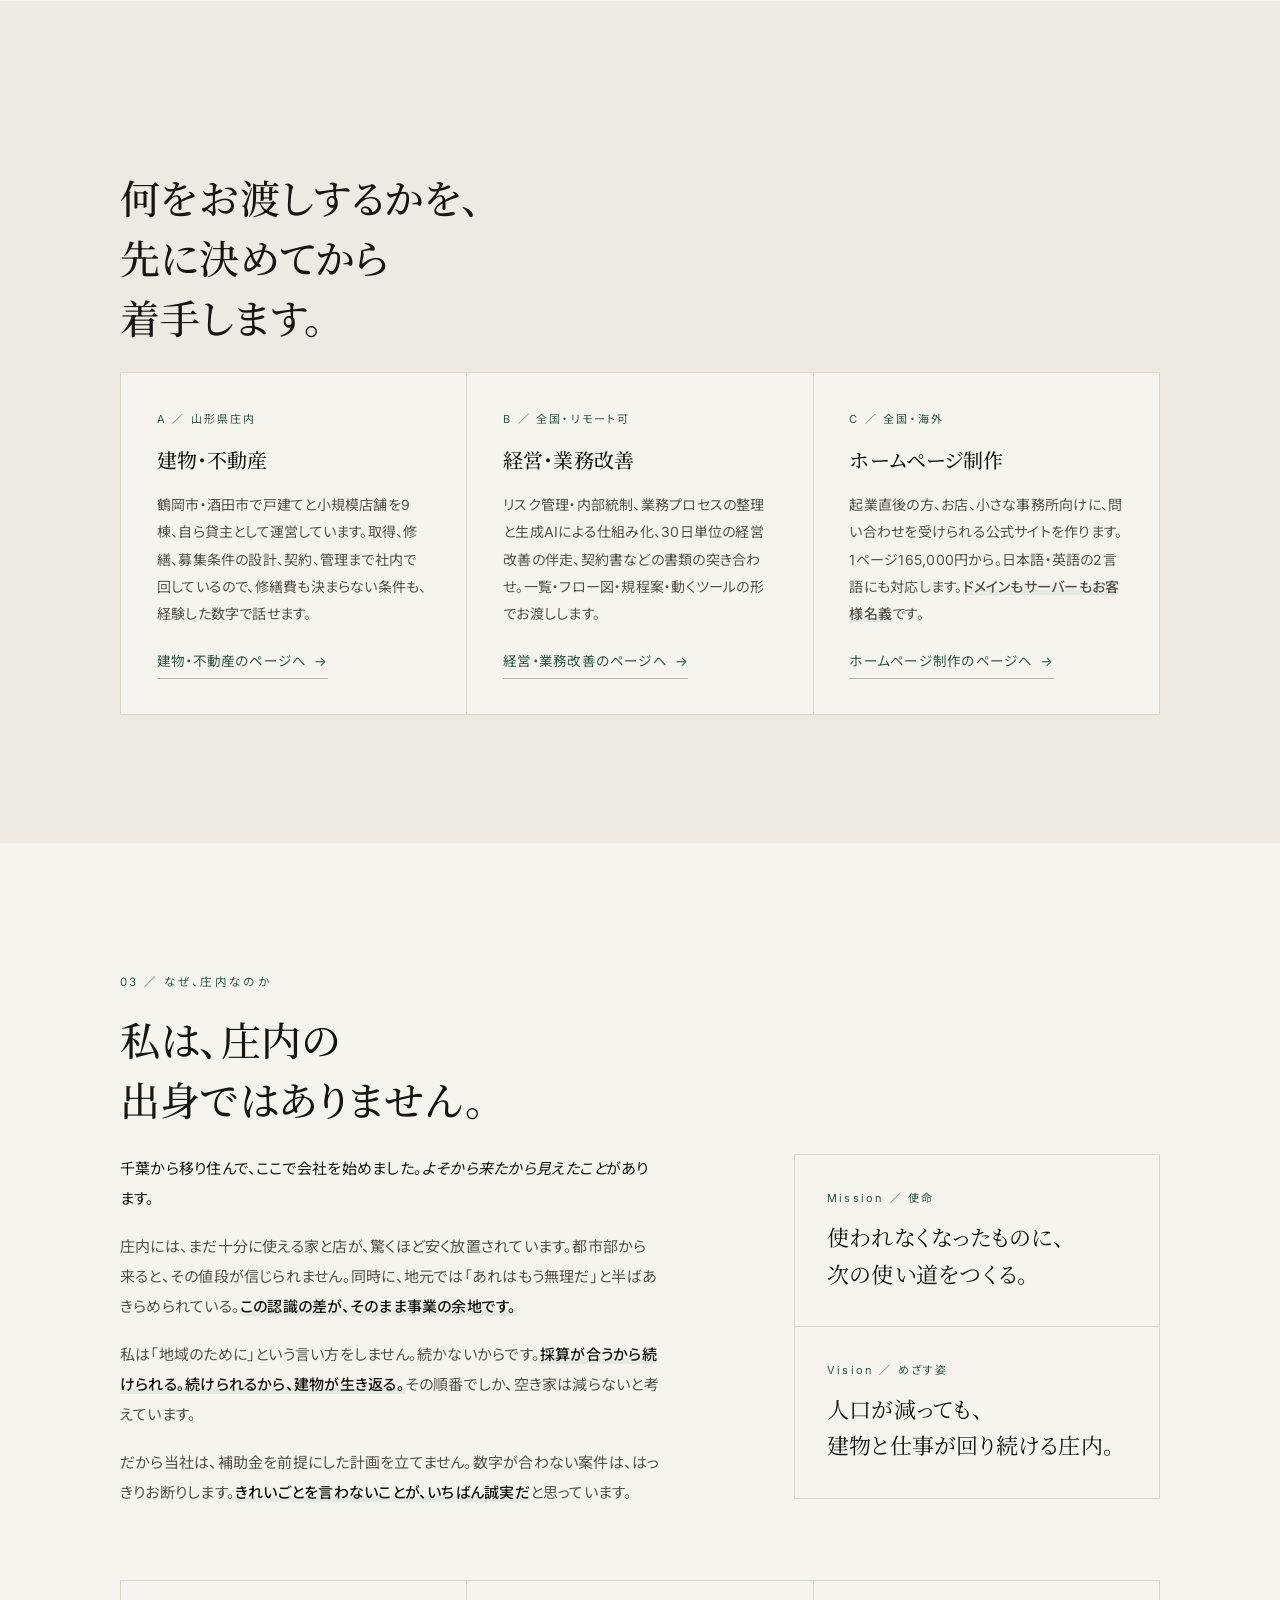
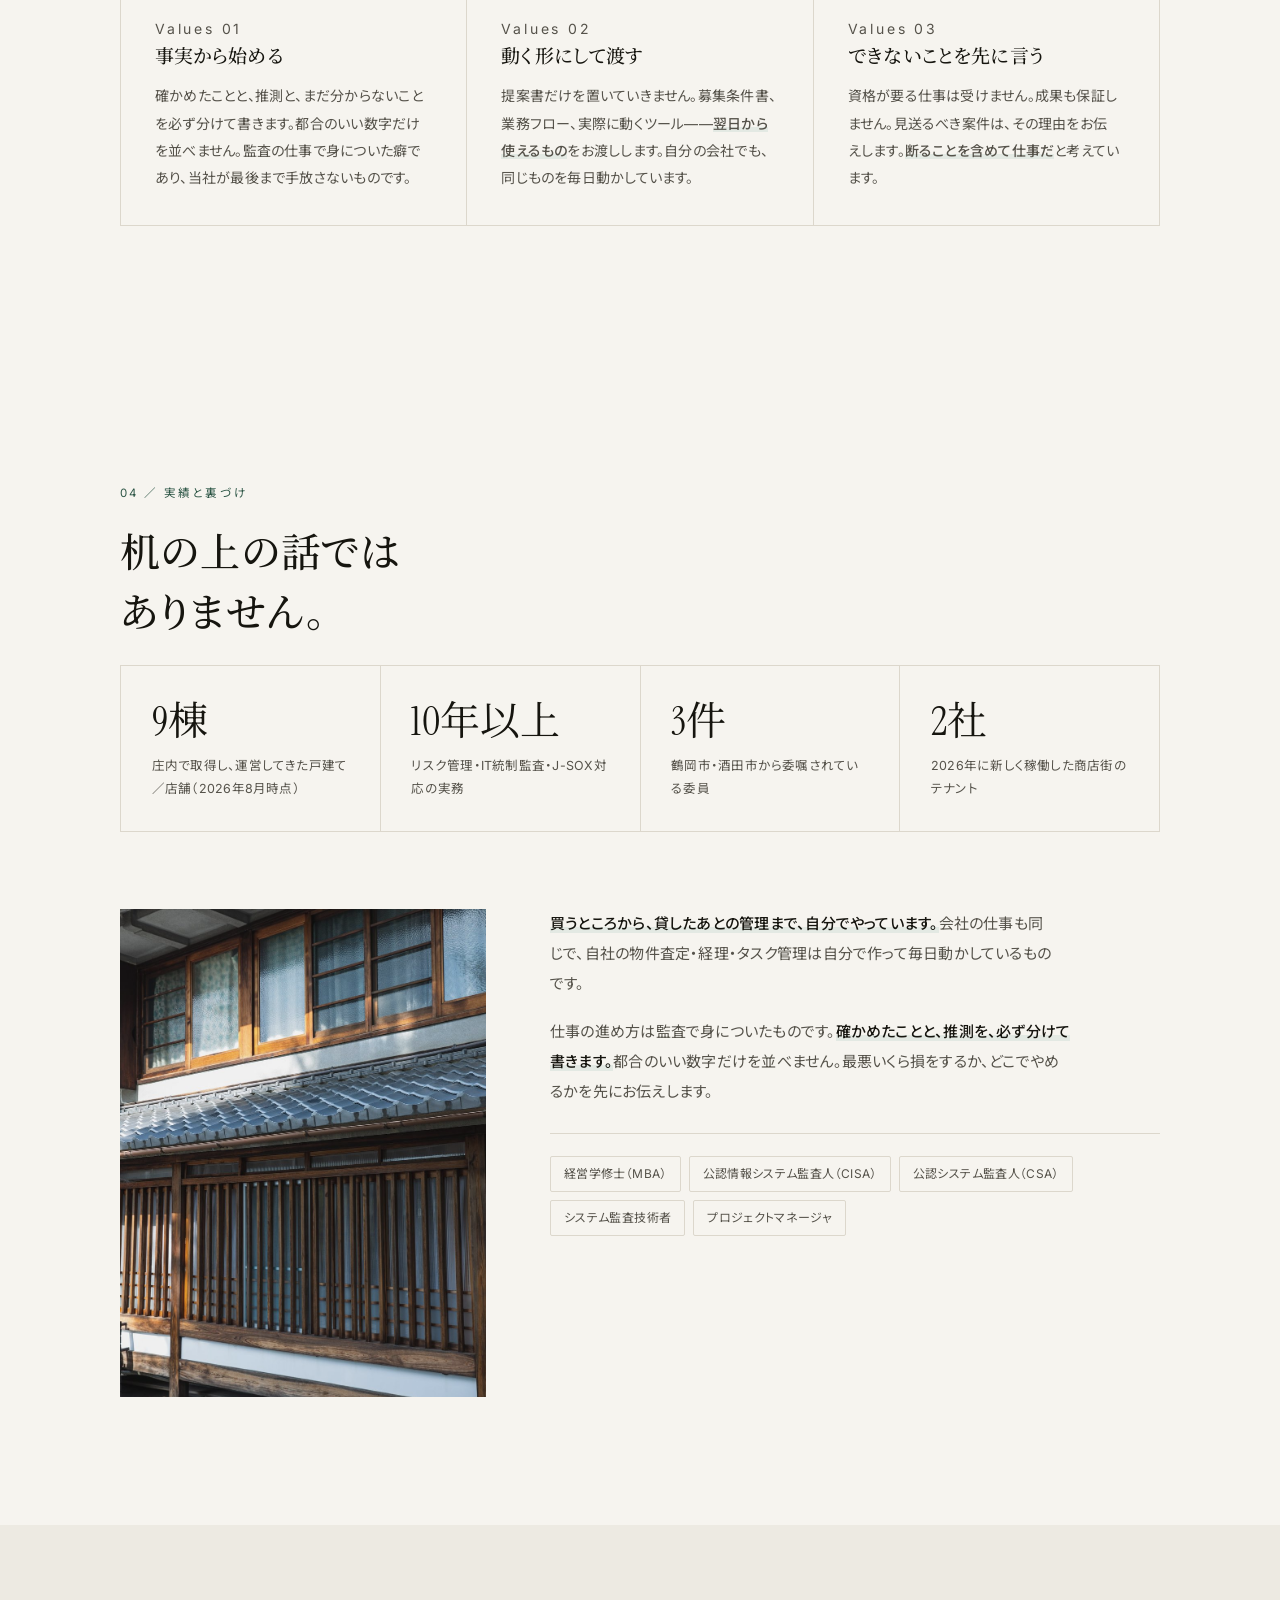
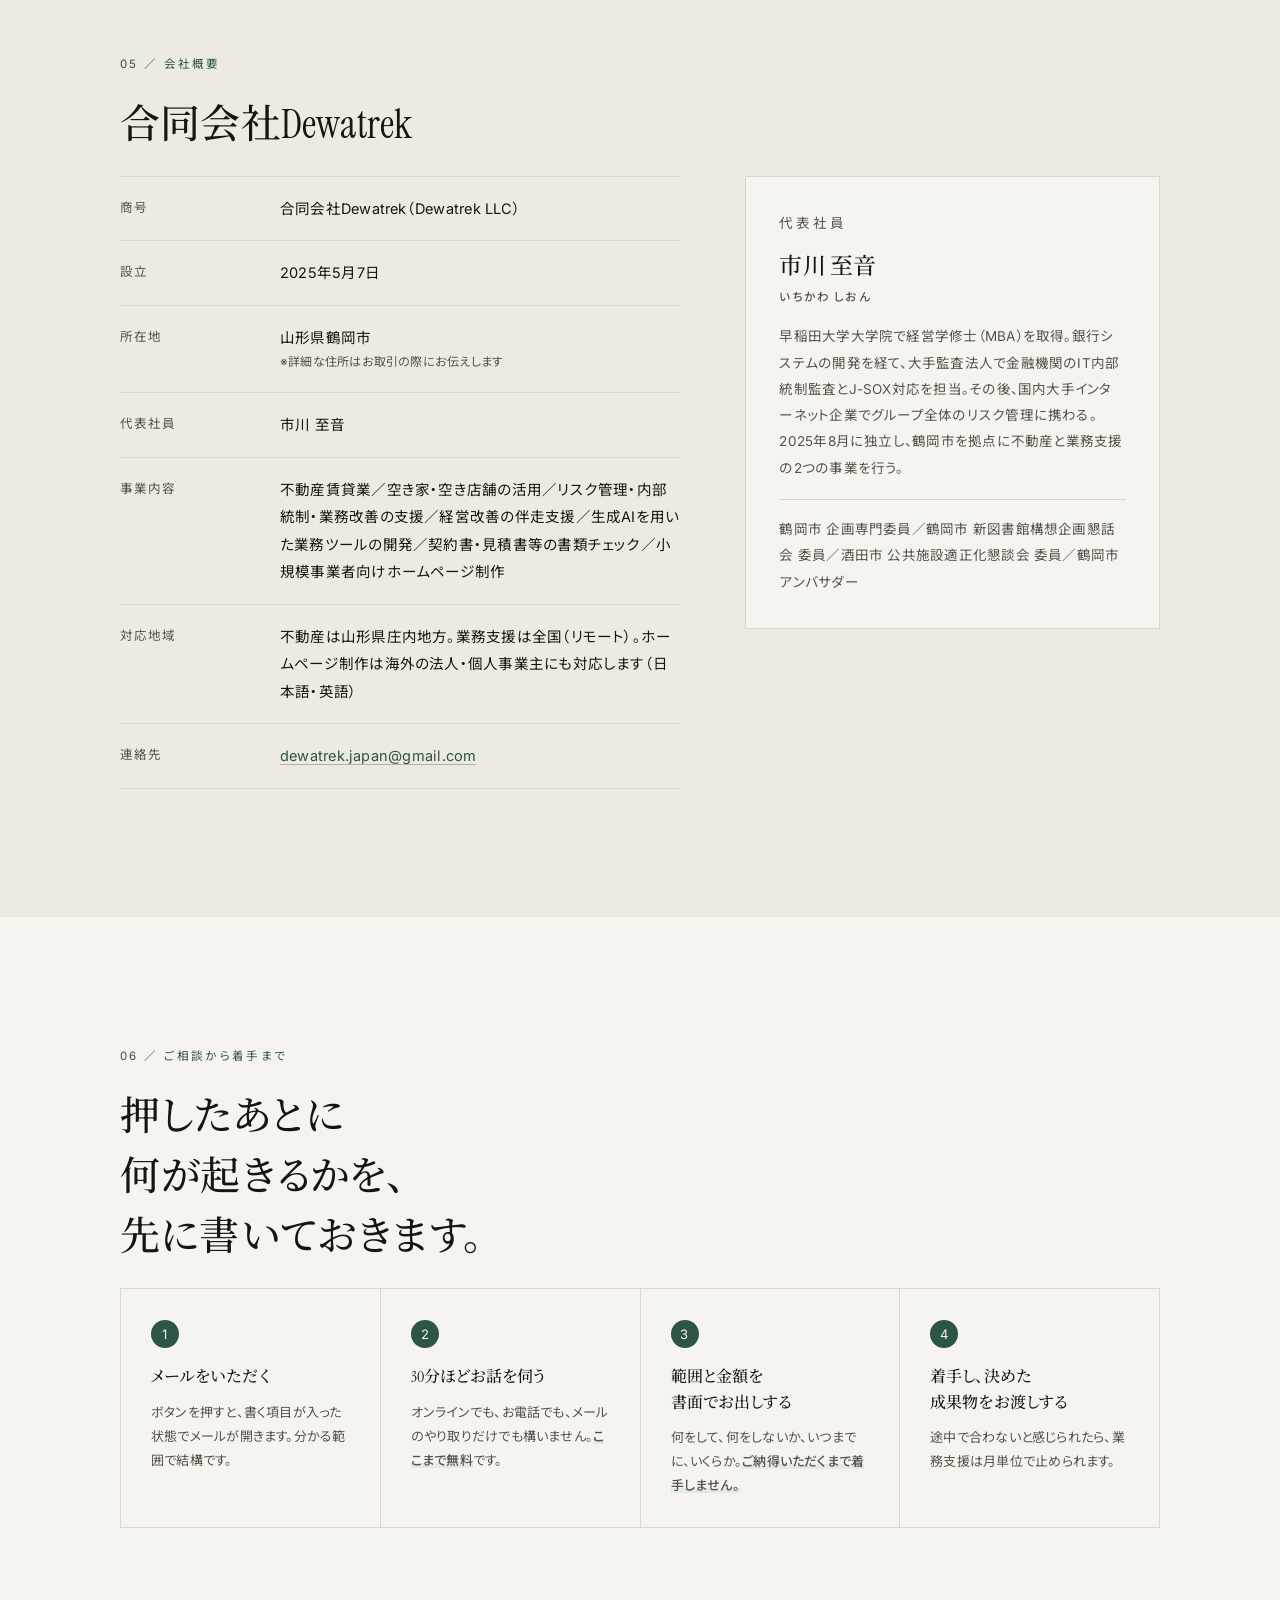
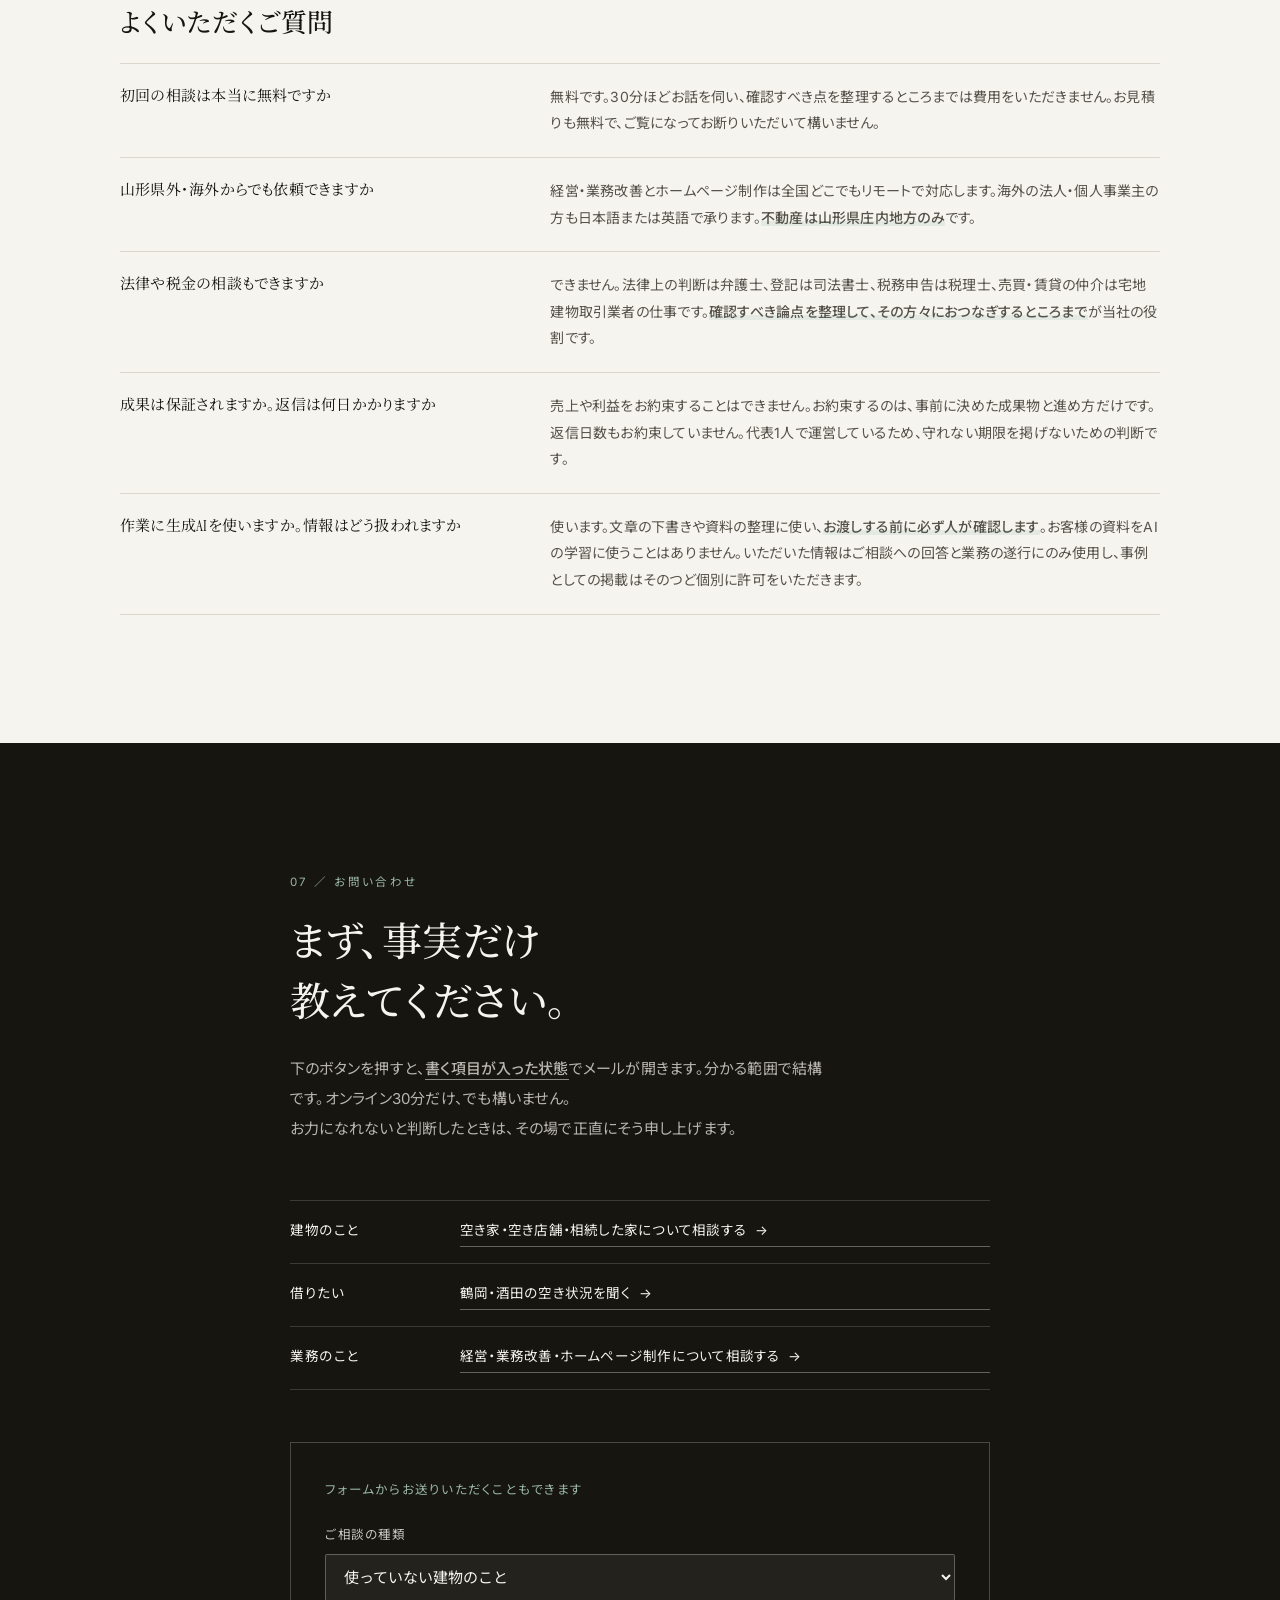
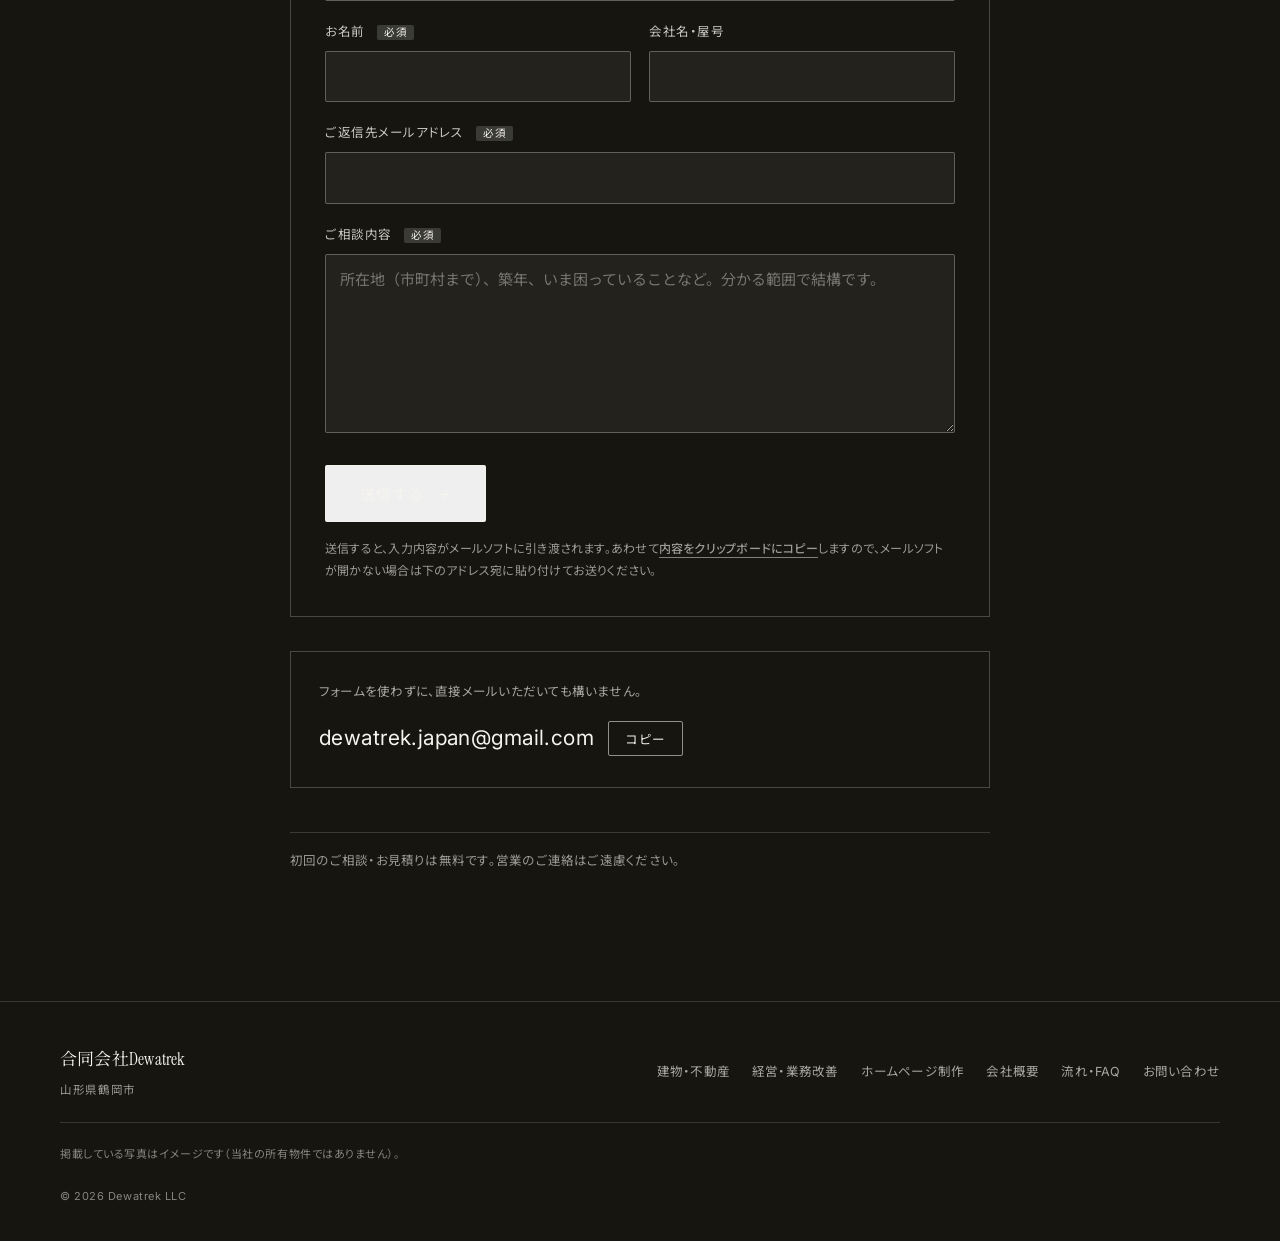
==== commit 8b4d9d51: "言語切替タブで現在の言語が見えなくなる不具合を修正 色反転(currentColor + text-fill-color)はヘッダーの背景切替と噛み合わず、 中文ページで「中文」が消えていた。薄い塗り" ====
--- a/index.html
+++ b/index.html
@@ -26,7 +26,7 @@
 <link rel="preconnect" href="https://fonts.googleapis.com">
 <link rel="preconnect" href="https://fonts.gstatic.com" crossorigin>
 <link href="https://fonts.googleapis.com/css2?family=Instrument+Serif&family=Inter:wght@400;500&family=Noto+Sans+JP:wght@400;500&family=Noto+Serif+JP:wght@500;600&display=swap" rel="stylesheet">
-<link rel="stylesheet" href="assets/css/style.css?v=20260807m">
+<link rel="stylesheet" href="assets/css/style.css?v=20260807o">
 <script type="application/ld+json">
 {
   "@context":"https://schema.org",
@@ -366,6 +366,6 @@
   </div>
 </footer>
 
-<script src="assets/js/main.js?v=20260807m"></script>
+<script src="assets/js/main.js?v=20260807o"></script>
 </body>
 </html>
--- a/assets/css/style.css
+++ b/assets/css/style.css
@@ -93,19 +93,17 @@
   font-family:var(--sans);font-size:11px;letter-spacing:.08em;line-height:1;
   padding:7px 9px;white-space:nowrap;transition:background .25s var(--ease), color .25s var(--ease);
 }
-.langs a{opacity:.62}
-.langs a:hover{opacity:1;background:rgba(128,128,128,.18)}
-.langs [aria-current]{background:currentColor;opacity:1}
-.langs [aria-current]::selection{background:none}
-/* 現在の言語は反転表示。文字色は背景と入れ替える */
-.hdr .langs [aria-current]{color:transparent}
-.hdr .langs [aria-current]{
-  background:currentColor;
-  -webkit-text-fill-color:var(--ink);
-}
-.hdr.stuck .langs [aria-current]{-webkit-text-fill-color:var(--paper)}
-.langs a + a, .langs span + a{border-left:1px solid currentColor}
-@media (max-width:900px){ .langs{margin-left:0;margin-right:6px} }
+.langs a{opacity:.6}
+.langs a:hover{opacity:1;background:color-mix(in srgb, currentColor 18%, transparent)}
+/* 現在の言語。色を反転させると背景色の切り替えで消えることがあるため、
+   薄い塗りと太字だけで示す（明るい背景でも暗い背景でも確実に読める） */
+.langs [aria-current]{
+  opacity:1;font-weight:500;
+  background:color-mix(in srgb, currentColor 22%, transparent);
+}
+.langs > * + *{border-left:1px solid currentColor}
+@media (max-width:900px){ .langs{margin-right:4px} }
+@media (max-width:400px){ .langs > *{padding:6px 7px;font-size:10.5px} }
 .nav .cta-sm{
   border:1px solid currentColor;border-radius:2px;padding:8px 16px;opacity:1;font-size:12.5px;
   transition:background .3s var(--ease), color .3s var(--ease);
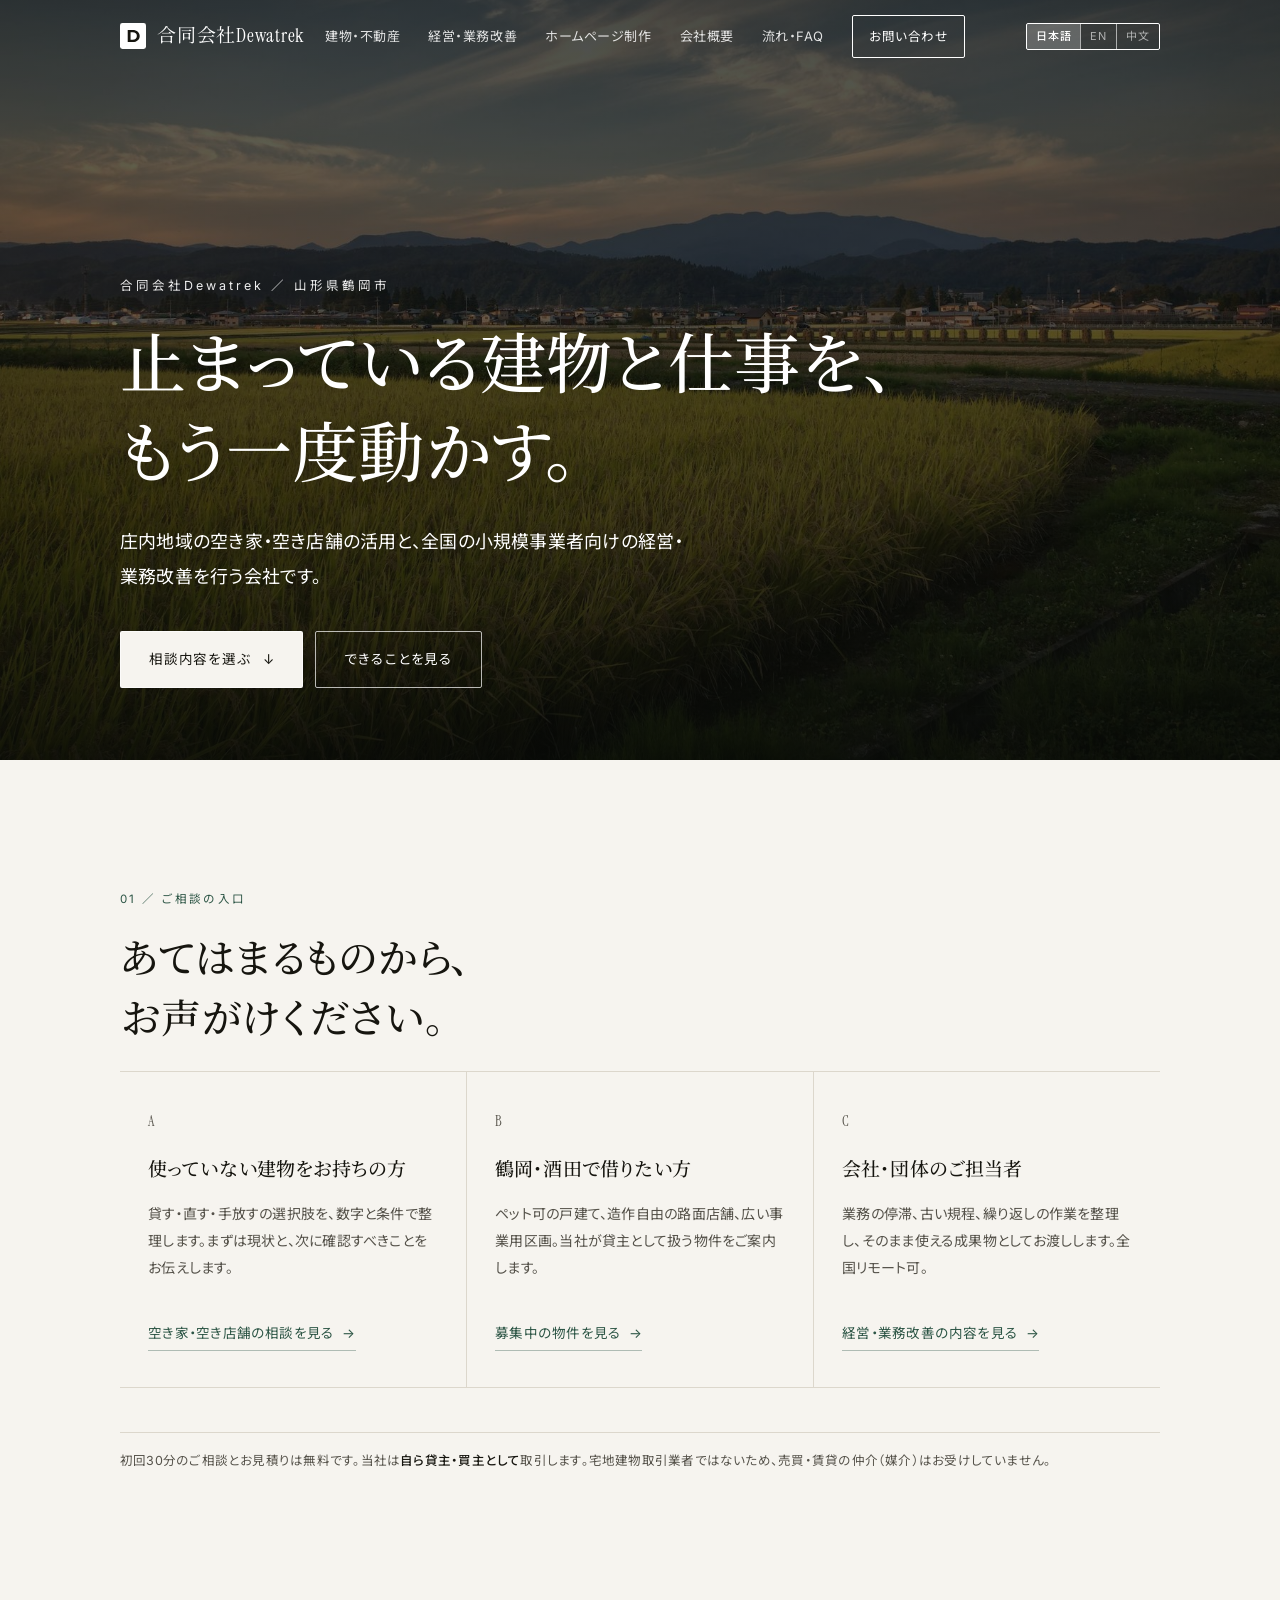
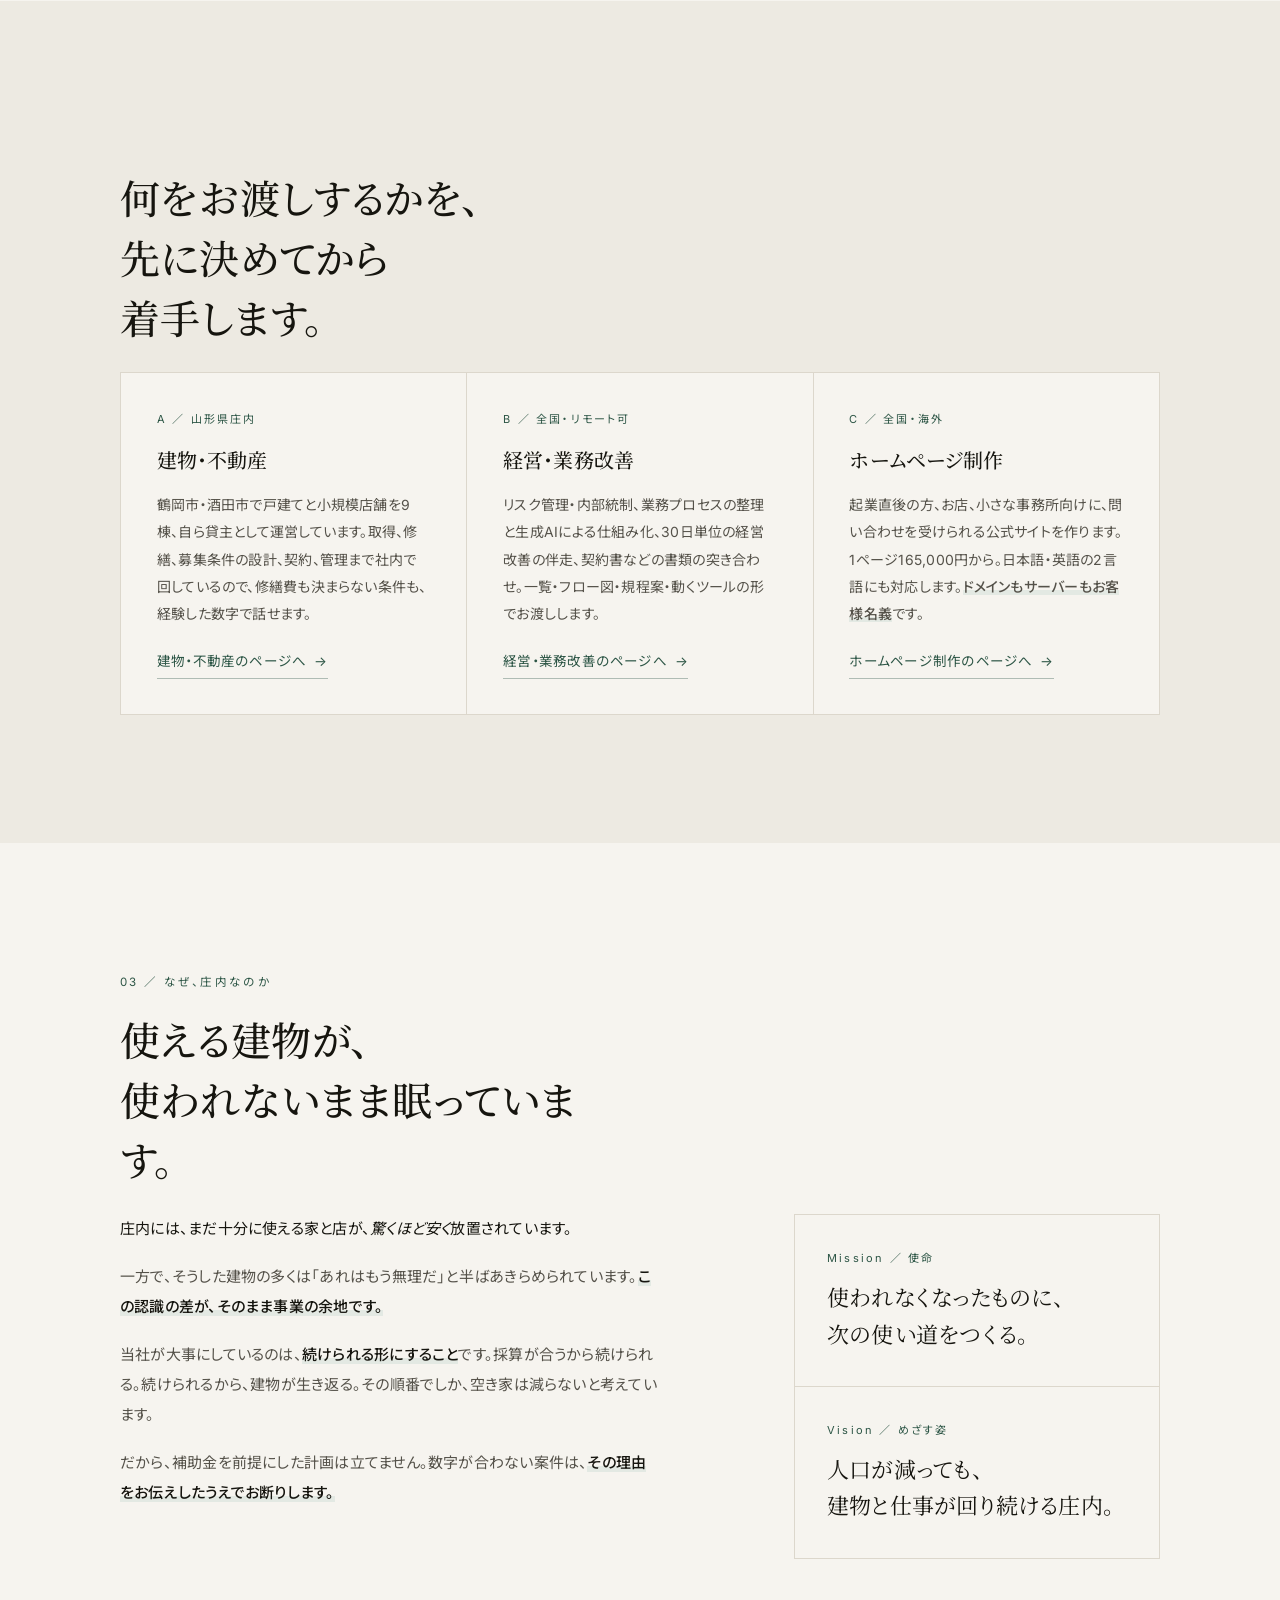
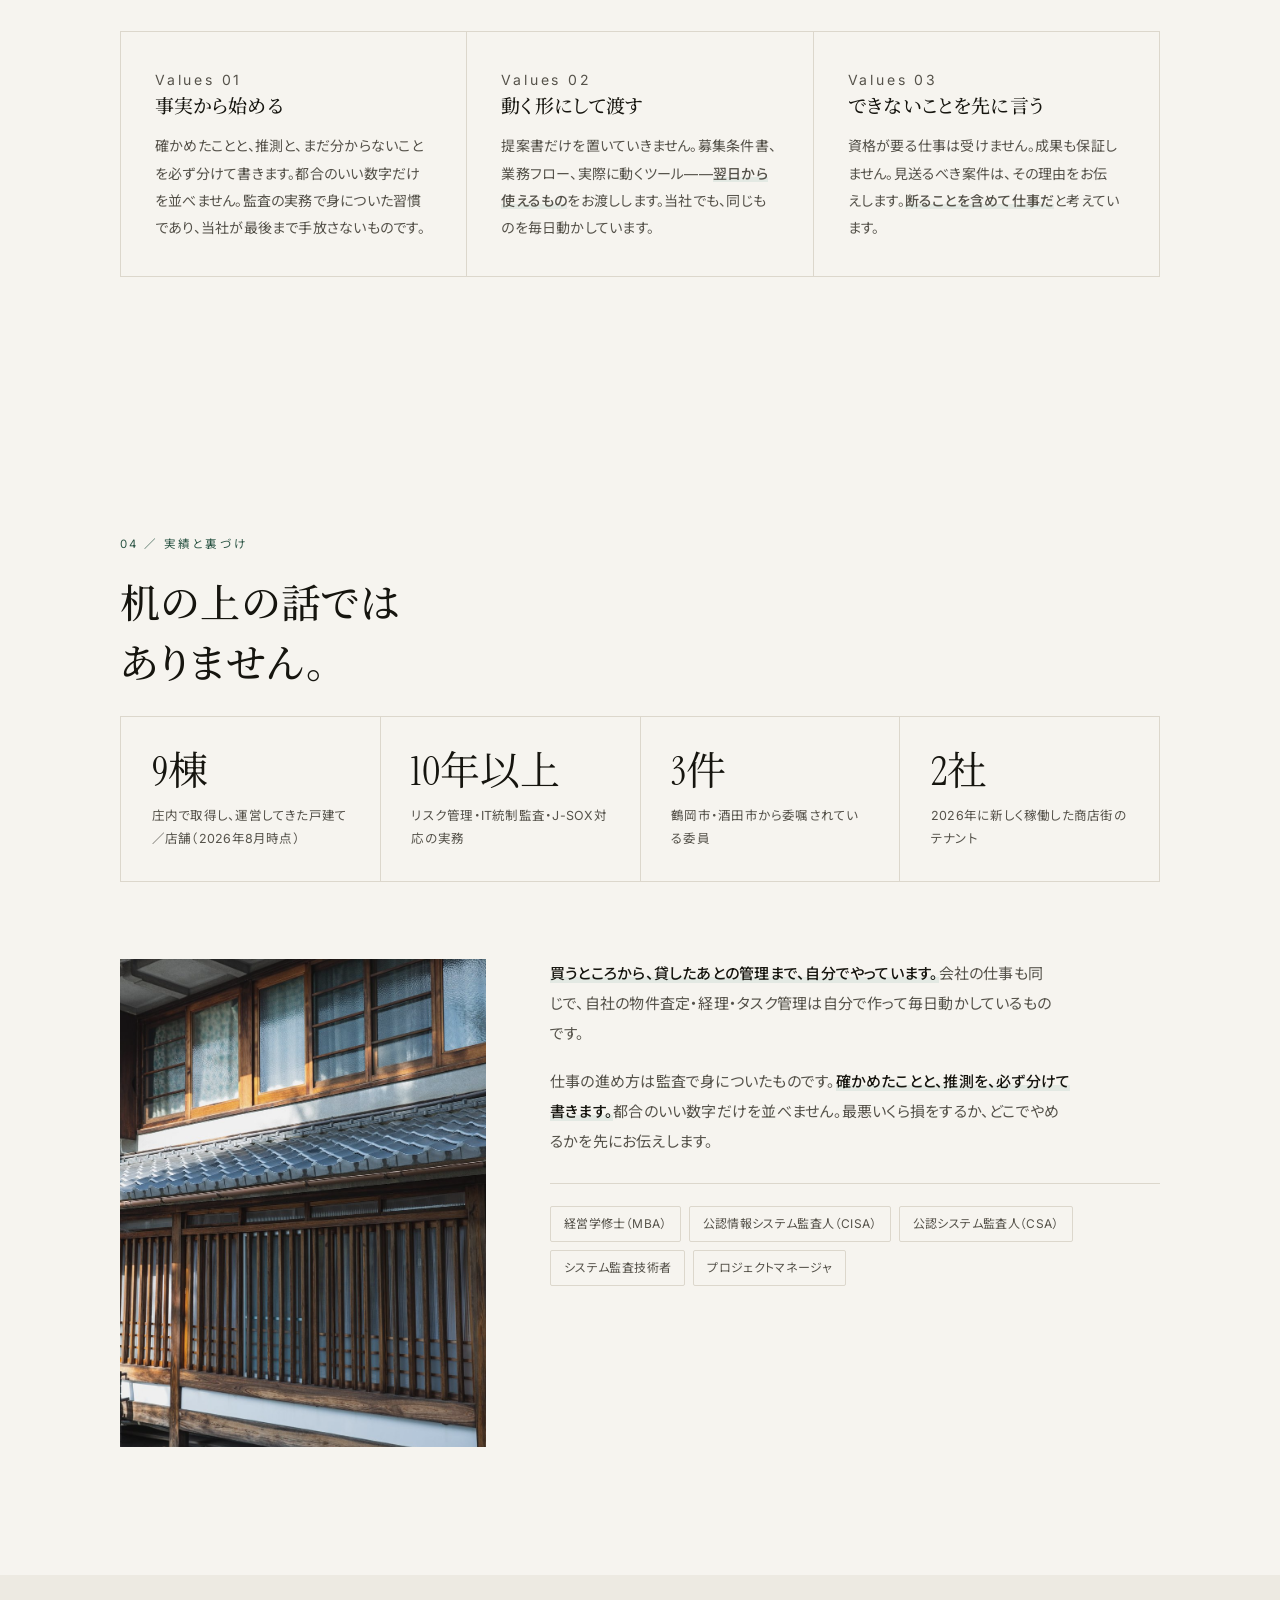
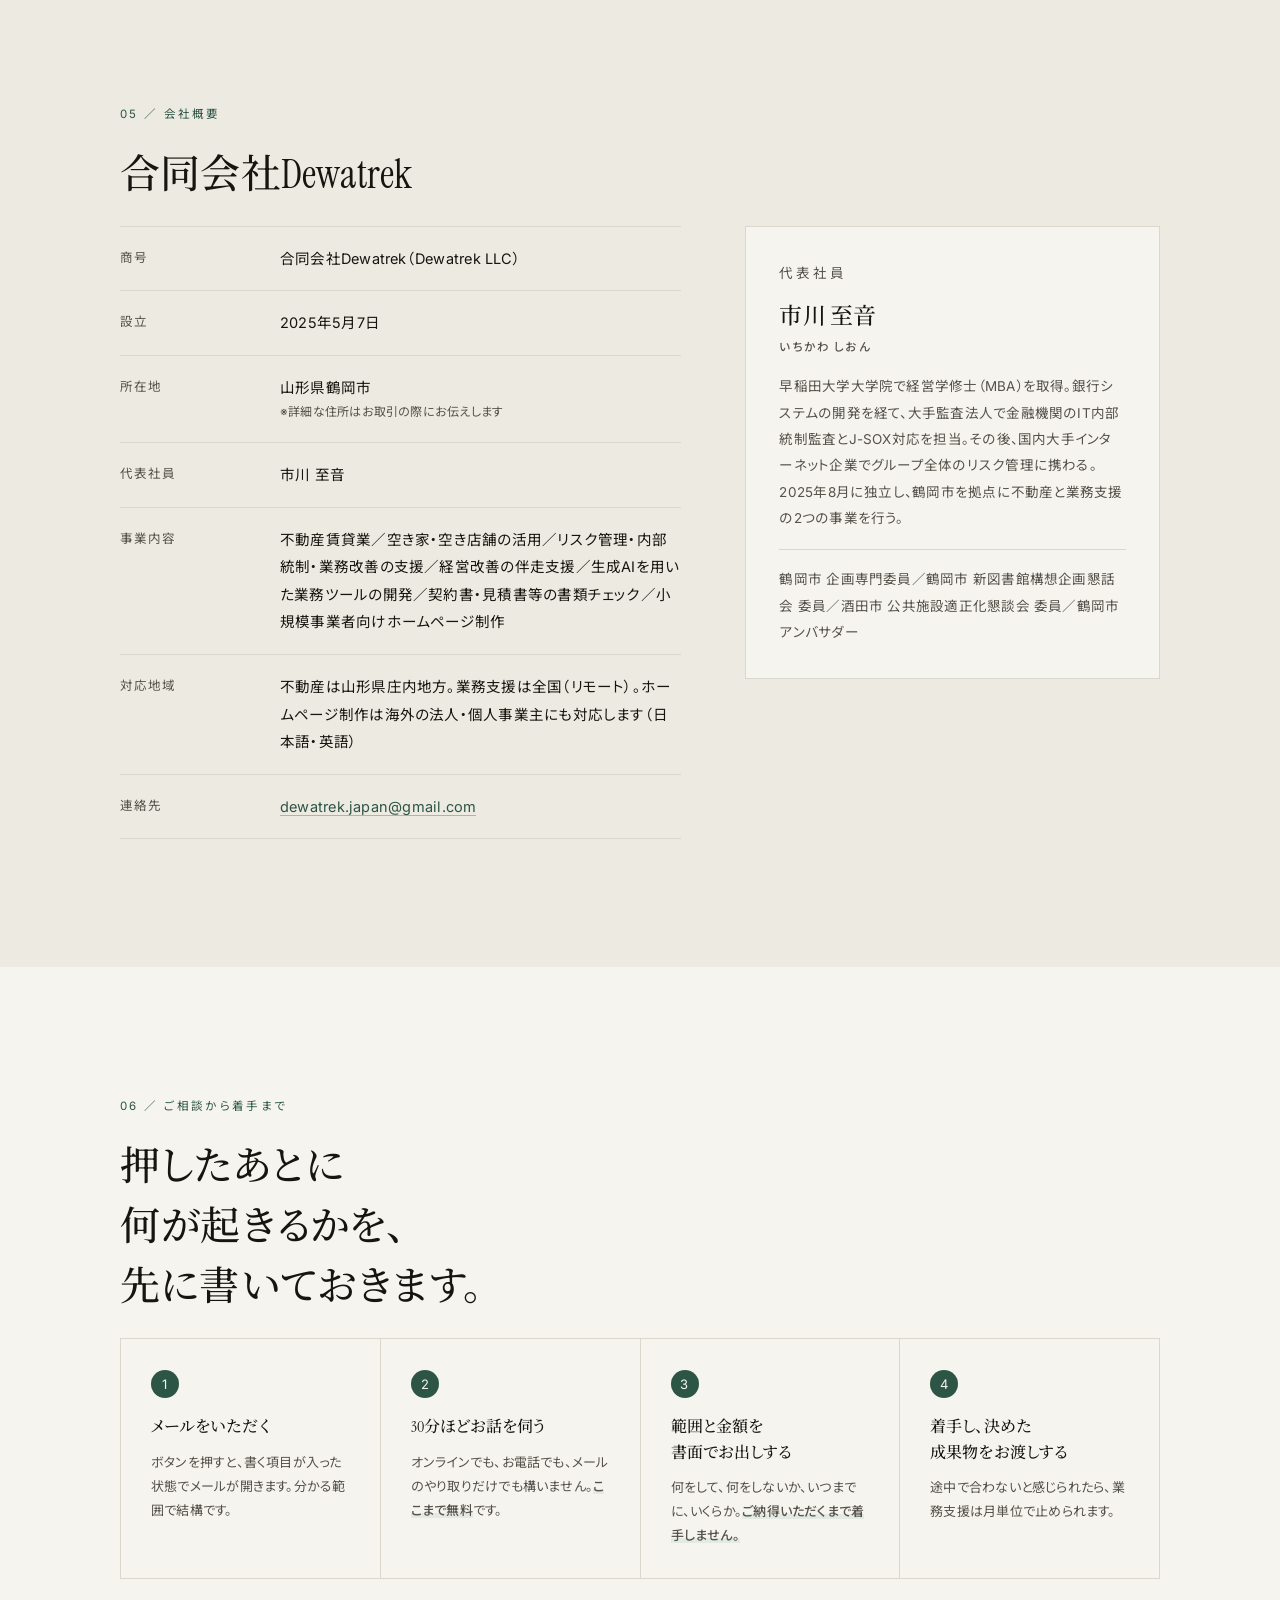
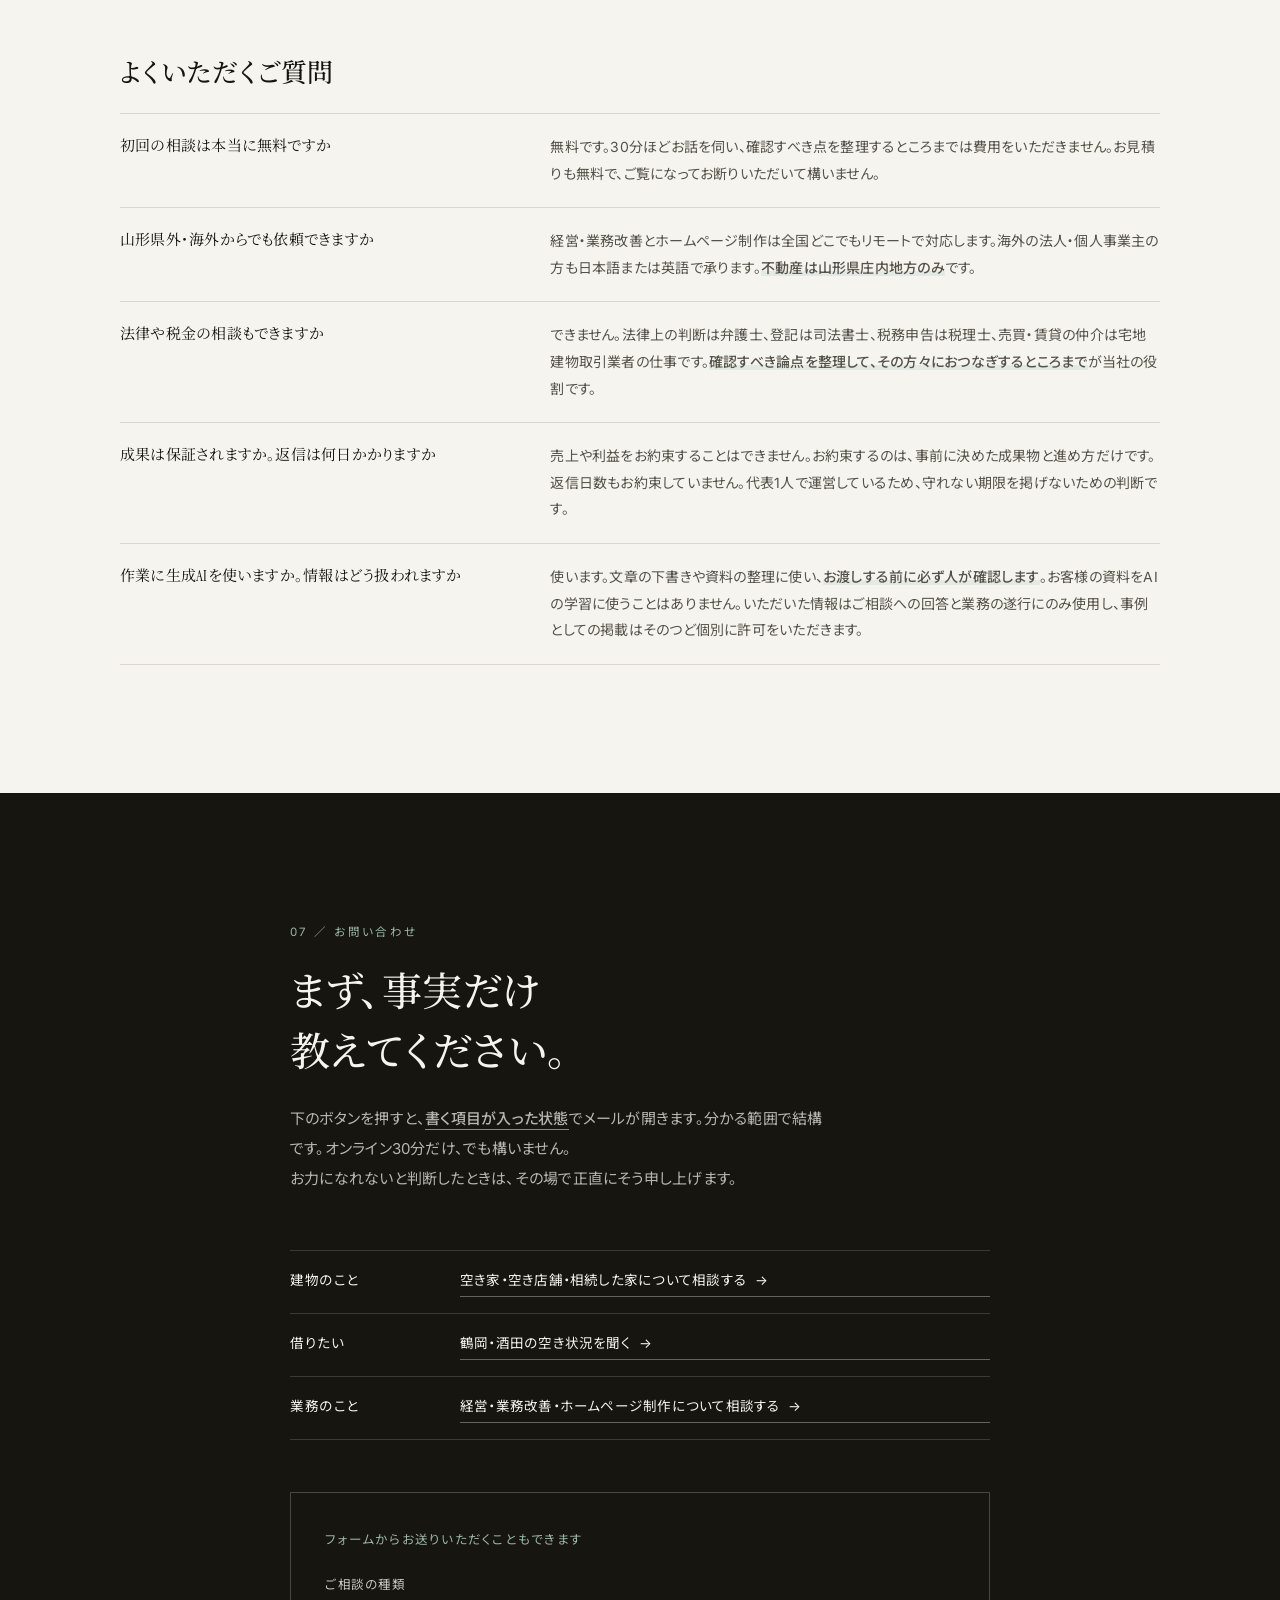
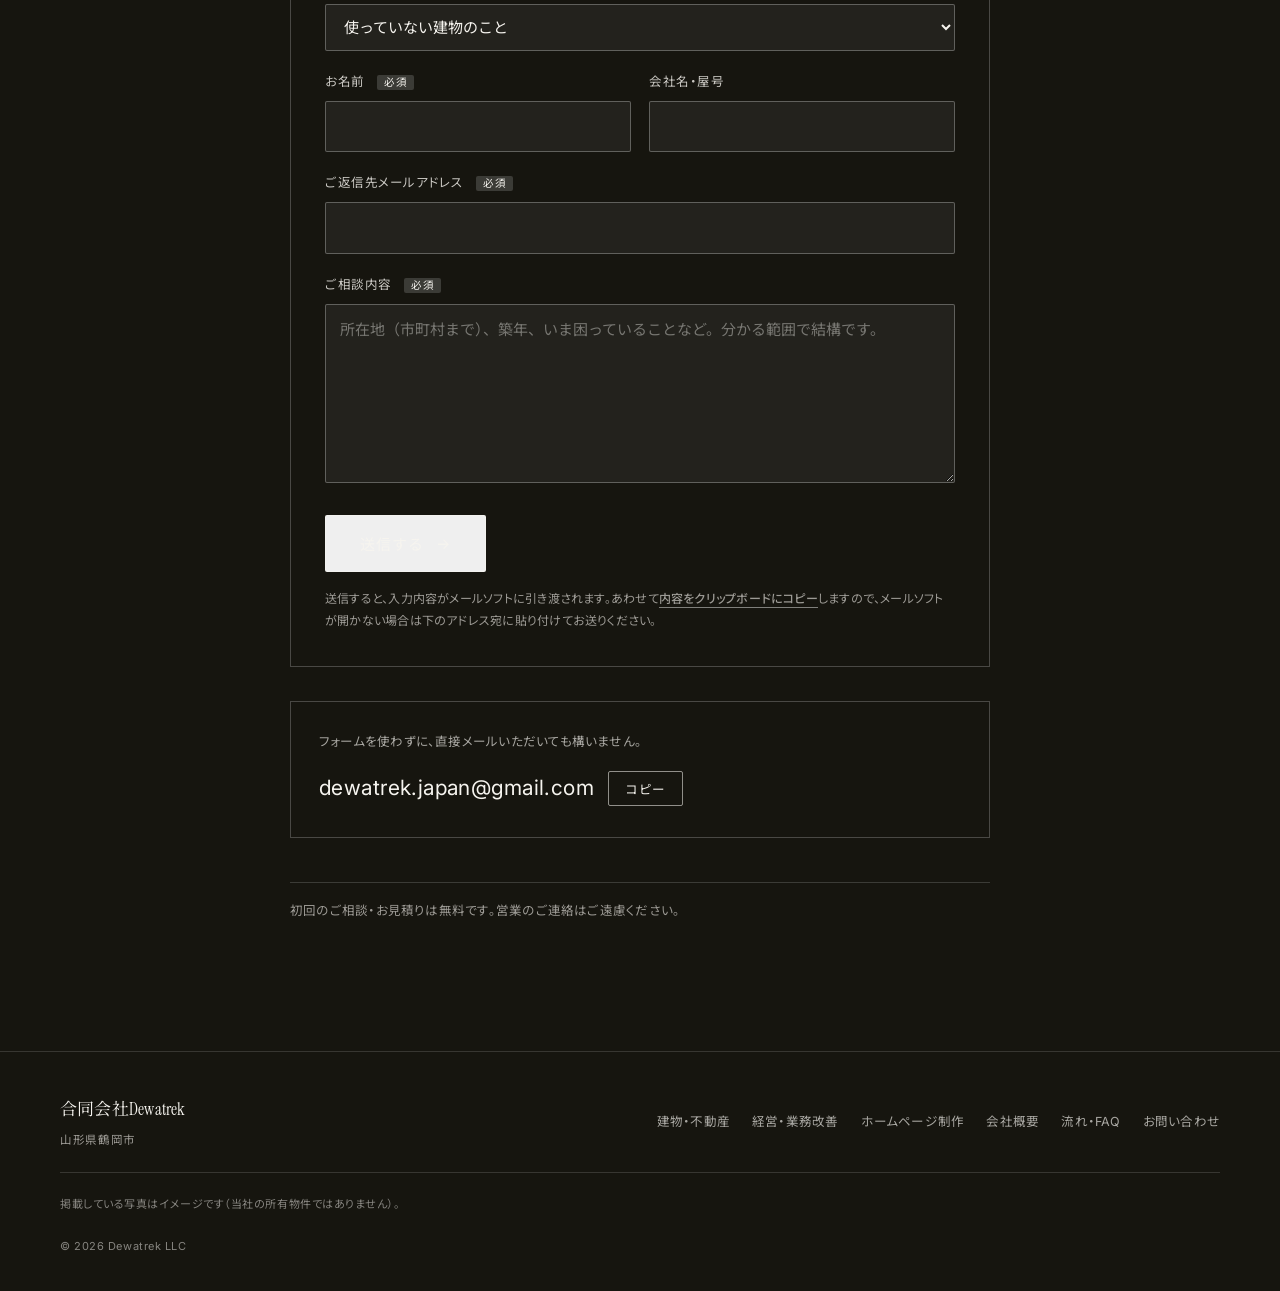
==== commit da0ab7ca: "思想セクションを本人の指示どおり修正（日英中） ・「私は、庄内の出身ではありません」を削除 ・「私は『地域のために』という言い方をしません」を削除 ・一人称を「当社」に統一（サイト全体）  Co-Au" ====
--- a/index.html
+++ b/index.html
@@ -10,6 +10,7 @@
 <meta name="theme-color" content="#16150F">
 <link rel="alternate" hreflang="ja" href="index.html">
 <link rel="alternate" hreflang="en" href="en/index.html">
+<link rel="alternate" hreflang="zh-Hans" href="zh/index.html">
 <link rel="alternate" hreflang="x-default" href="index.html">
 <meta property="og:type" content="website">
 <meta property="og:title" content="合同会社Dewatrek｜止まっている建物と仕事を、もう一度動かす。">
@@ -26,7 +27,7 @@
 <link rel="preconnect" href="https://fonts.googleapis.com">
 <link rel="preconnect" href="https://fonts.gstatic.com" crossorigin>
 <link href="https://fonts.googleapis.com/css2?family=Instrument+Serif&family=Inter:wght@400;500&family=Noto+Sans+JP:wght@400;500&family=Noto+Serif+JP:wght@500;600&display=swap" rel="stylesheet">
-<link rel="stylesheet" href="assets/css/style.css?v=20260807o">
+<link rel="stylesheet" href="assets/css/style.css?v=20260807q">
 <script type="application/ld+json">
 {
   "@context":"https://schema.org",
@@ -152,14 +153,14 @@
   <section class="sec" id="why-shonai">
     <div class="shell">
       <p class="secnum fade">03 ／ なぜ、庄内なのか</p>
-      <h2 class="sech fade">私は、庄内の出身ではありません。</h2>
+      <h2 class="sech fade">使える建物が、<br>使われないまま眠っています。</h2>
 
       <div class="creed">
         <div class="creed-body fade">
-          <p class="lead-xl">千葉から移り住んで、ここで会社を始めました。<em>よそから来たから見えたこと</em>があります。</p>
-          <p>庄内には、まだ十分に使える家と店が、驚くほど安く放置されています。都市部から来ると、その値段が信じられません。同時に、地元では「あれはもう無理だ」と半ばあきらめられている。<strong>この認識の差が、そのまま事業の余地です。</strong></p>
-          <p>私は「地域のために」という言い方をしません。続かないからです。<strong>採算が合うから続けられる。続けられるから、建物が生き返る。</strong>その順番でしか、空き家は減らないと考えています。</p>
-          <p>だから当社は、補助金を前提にした計画を立てません。数字が合わない案件は、はっきりお断りします。<strong>きれいごとを言わないことが、いちばん誠実だ</strong>と思っています。</p>
+          <p class="lead-xl">庄内には、まだ十分に使える家と店が、<em>驚くほど安く</em>放置されています。</p>
+          <p>一方で、そうした建物の多くは「あれはもう無理だ」と半ばあきらめられています。<strong>この認識の差が、そのまま事業の余地です。</strong></p>
+          <p>当社が大事にしているのは、<strong>続けられる形にすること</strong>です。採算が合うから続けられる。続けられるから、建物が生き返る。その順番でしか、空き家は減らないと考えています。</p>
+          <p>だから、補助金を前提にした計画は立てません。数字が合わない案件は、<strong>その理由をお伝えしたうえでお断りします。</strong></p>
         </div>
 
         <div class="creed-mv">
@@ -178,12 +179,12 @@
         <li class="fade">
           <p class="v-n">Values 01</p>
           <h3>事実から始める</h3>
-          <p>確かめたことと、推測と、まだ分からないことを必ず分けて書きます。都合のいい数字だけを並べません。監査の仕事で身についた癖であり、当社が最後まで手放さないものです。</p>
+          <p>確かめたことと、推測と、まだ分からないことを必ず分けて書きます。都合のいい数字だけを並べません。監査の実務で身についた習慣であり、当社が最後まで手放さないものです。</p>
         </li>
         <li class="fade d1">
           <p class="v-n">Values 02</p>
           <h3>動く形にして渡す</h3>
-          <p>提案書だけを置いていきません。募集条件書、業務フロー、実際に動くツール——<strong>翌日から使えるもの</strong>をお渡しします。自分の会社でも、同じものを毎日動かしています。</p>
+          <p>提案書だけを置いていきません。募集条件書、業務フロー、実際に動くツール——<strong>翌日から使えるもの</strong>をお渡しします。当社でも、同じものを毎日動かしています。</p>
         </li>
         <li class="fade d2">
           <p class="v-n">Values 03</p>
@@ -366,6 +367,6 @@
   </div>
 </footer>
 
-<script src="assets/js/main.js?v=20260807o"></script>
+<script src="assets/js/main.js?v=20260807q"></script>
 </body>
 </html>
